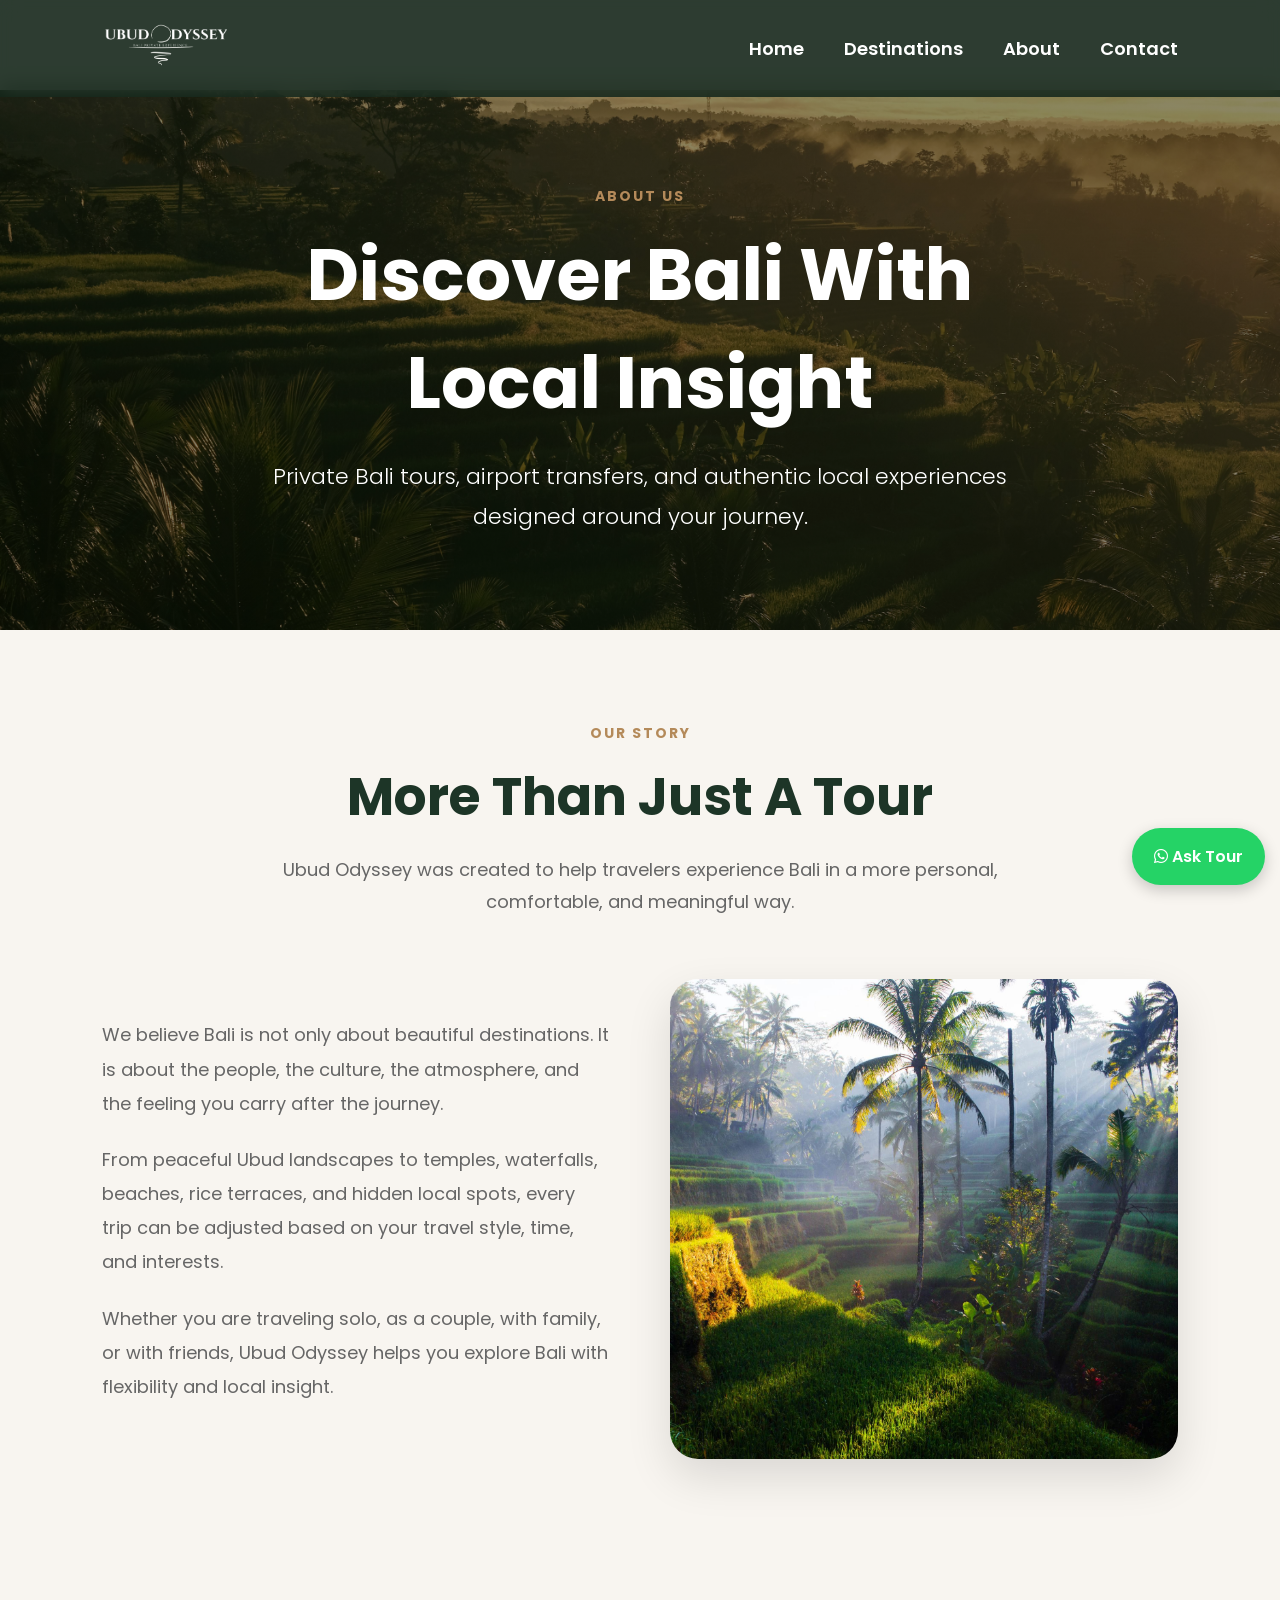
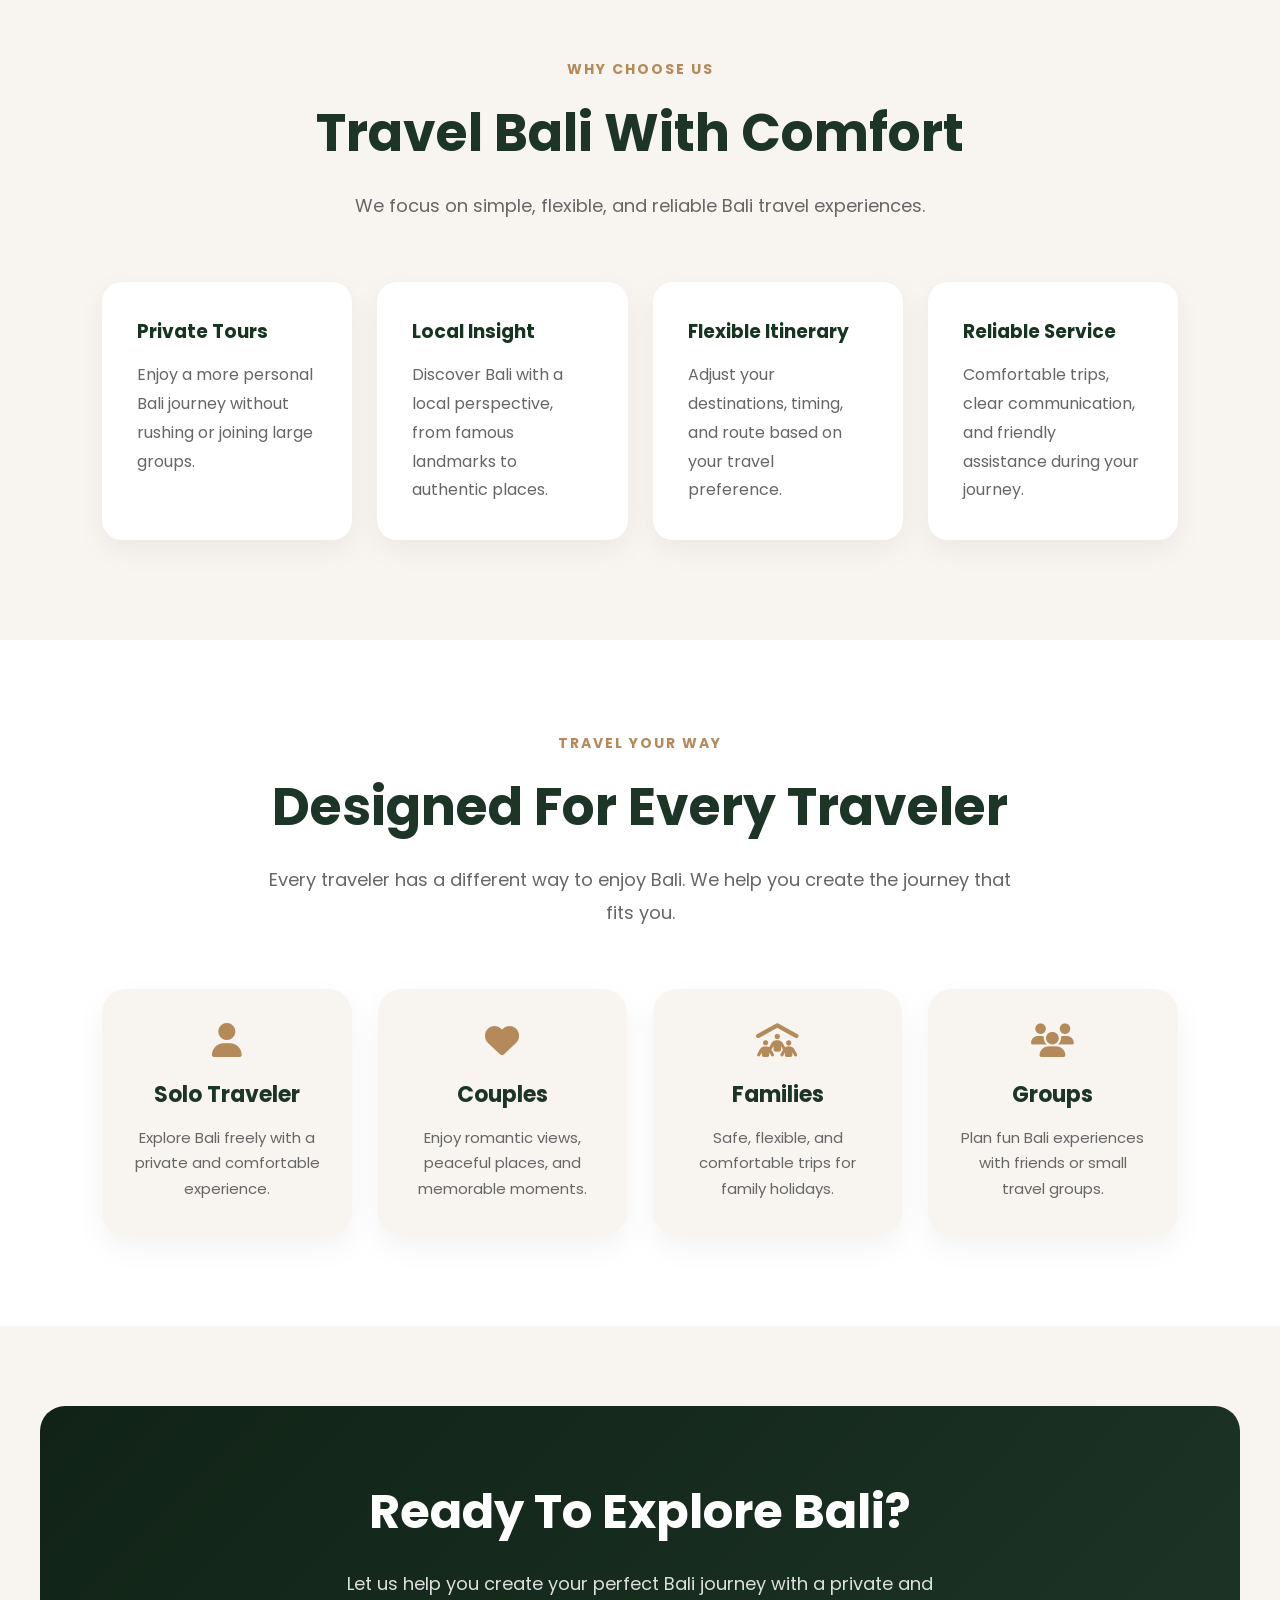
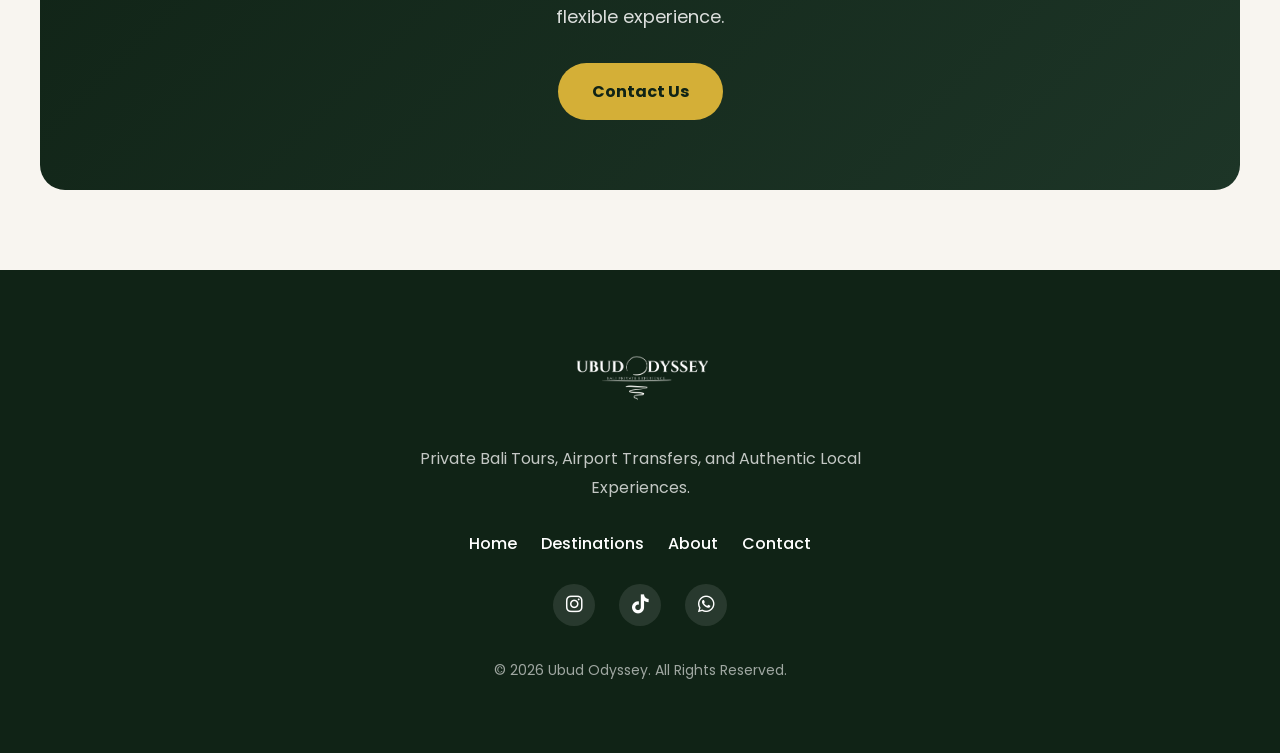
==== about.html @ 4715ff5a "git add . git commit -m "seo: add robots.txt and sitemap.xml" git push origin main" ====
<!DOCTYPE html>
<html lang="en">
<head>
    <meta charset="UTF-8">
    <meta name="viewport" content="width=device-width, initial-scale=1.0">

    <title>About Ubud Odyssey | Private Bali Tours & Local Experiences</title>

    <link rel="icon" type="image/png" href="img/favicon.png">

    <meta name="description" content="Learn more about Ubud Odyssey, a Bali-based private tour service offering flexible itineraries, airport transfers, and authentic local experiences.">

    <link rel="stylesheet" href="css/style.css">

    <link href="https://fonts.googleapis.com/css2?family=Poppins:wght@300;400;500;600;700;800&display=swap" rel="stylesheet">

    <link rel="stylesheet" href="https://cdnjs.cloudflare.com/ajax/libs/font-awesome/6.5.0/css/all.min.css">

</head>
<body>

<!-- NAVBAR -->
<nav>
    <div class="logo">
        <a href="index.html">
            <img src="img/Orange and Blue Minimal Travel Logo.png" alt="Ubud Odyssey Logo">
        </a>
    </div>

    <ul class="nav-links">
        <li><a href="index.html">Home</a></li>
        <li><a href="destinations.html">Destinations</a></li>
        <li><a href="about.html" class="active">About</a></li>
        <li><a href="contact.html">Contact</a></li>
    </ul>

    <div class="hamburger">
        <span></span>
        <span></span>
        <span></span>
    </div>
</nav>


<!-- PAGE HEADER -->
<section class="page-header">
    <div class="page-header-content fade-up">
        <span class="section-subtitle">About Us</span>

        <h2>Discover Bali With Local Insight</h2>

        <p>
            Private Bali tours, airport transfers, and authentic local experiences designed around your journey.
        </p>
    </div>
</section>


<!-- OUR STORY -->
<section class="about-story">
    <div class="section-header fade-up">
        <span class="section-subtitle">Our Story</span>

        <h2>More Than Just A Tour</h2>

        <p>
            Ubud Odyssey was created to help travelers experience Bali in a more personal, comfortable, and meaningful way.
        </p>
    </div>

    <div class="story-container fade-up">
        <div class="story-text">
            <p>
                We believe Bali is not only about beautiful destinations. It is about the people, the culture, the atmosphere, and the feeling you carry after the journey.
            </p>

            <p>
                From peaceful Ubud landscapes to temples, waterfalls, beaches, rice terraces, and hidden local spots, every trip can be adjusted based on your travel style, time, and interests.
            </p>

            <p>
                Whether you are traveling solo, as a couple, with family, or with friends, Ubud Odyssey helps you explore Bali with flexibility and local insight.
            </p>
        </div>

        <div class="story-image">
            <img src="img/ubud-tour.jpg" alt="Bali private tour experience">
        </div>
    </div>
</section>


<!-- WHY CHOOSE US -->
<section class="why-us">
    <div class="section-header fade-up">
        <span class="section-subtitle">Why Choose Us</span>

        <h2>Travel Bali With Comfort</h2>

        <p>
            We focus on simple, flexible, and reliable Bali travel experiences.
        </p>
    </div>

    <div class="why-grid">
        <div class="why-card fade-up">
            <h3>Private Tours</h3>
            <p>
                Enjoy a more personal Bali journey without rushing or joining large groups.
            </p>
        </div>

        <div class="why-card fade-up">
            <h3>Local Insight</h3>
            <p>
                Discover Bali with a local perspective, from famous landmarks to authentic places.
            </p>
        </div>

        <div class="why-card fade-up">
            <h3>Flexible Itinerary</h3>
            <p>
                Adjust your destinations, timing, and route based on your travel preference.
            </p>
        </div>

        <div class="why-card fade-up">
            <h3>Reliable Service</h3>
            <p>
                Comfortable trips, clear communication, and friendly assistance during your journey.
            </p>
        </div>
    </div>
</section>


<!-- EXPERIENCE -->
<section class="about-experience">
    <div class="section-header fade-up">
        <span class="section-subtitle">Travel Your Way</span>

        <h2>Designed For Every Traveler</h2>

        <p>
            Every traveler has a different way to enjoy Bali. We help you create the journey that fits you.
        </p>
    </div>

    <div class="experience-grid">
        <div class="experience-card fade-up">
            <i class="fa-solid fa-user"></i>
            <h3>Solo Traveler</h3>
            <p>Explore Bali freely with a private and comfortable experience.</p>
        </div>

        <div class="experience-card fade-up">
            <i class="fa-solid fa-heart"></i>
            <h3>Couples</h3>
            <p>Enjoy romantic views, peaceful places, and memorable moments.</p>
        </div>

        <div class="experience-card fade-up">
            <i class="fa-solid fa-people-roof"></i>
            <h3>Families</h3>
            <p>Safe, flexible, and comfortable trips for family holidays.</p>
        </div>

        <div class="experience-card fade-up">
            <i class="fa-solid fa-users"></i>
            <h3>Groups</h3>
            <p>Plan fun Bali experiences with friends or small travel groups.</p>
        </div>
    </div>
</section>


<!-- CTA -->
<section class="cta-section fade-up">
    <h2>Ready To Explore Bali?</h2>

    <p>
        Let us help you create your perfect Bali journey with a private and flexible experience.
    </p>

    <a href="contact.html" class="cta-btn">
        Contact Us
    </a>
</section>


<!-- FLOATING WHATSAPP -->
<a href="https://wa.me/6281337780066?text=Hi%20Ubud%20Odyssey,%20I%20would%20like%20to%20know%20more%20about%20your%20Bali%20tours."
   class="floating-whatsapp"
   target="_blank">

   <i class="fab fa-whatsapp"></i>
   Ask Tour

</a>


<!-- FOOTER -->
<footer class="fade-up">
    <div class="footer-logo">
        <img src="img/Orange and Blue Minimal Travel Logo.png" alt="Ubud Odyssey Logo">
    </div>

    <p class="footer-desc">
        Private Bali Tours, Airport Transfers, and Authentic Local Experiences.
    </p>

    <div class="footer-links">
        <a href="index.html">Home</a>
        <a href="destinations.html">Destinations</a>
        <a href="about.html">About</a>
        <a href="contact.html">Contact</a>
    </div>

    <div class="footer-social">
        <a href="https://instagram.com/ubudodyssey" target="_blank">
            <i class="fab fa-instagram"></i>
        </a>

        <a href="https://tiktok.com/@ubudodyssey" target="_blank">
            <i class="fab fa-tiktok"></i>
        </a>

        <a href="https://wa.me/6281337780066" target="_blank">
            <i class="fab fa-whatsapp"></i>
        </a>
    </div>

    <p class="copyright">
        © 2026 Ubud Odyssey. All Rights Reserved.
    </p>
</footer>


<script src="js/script.js"></script>

</body>
</html>
---- css/style.css ----
/* =========================================================
   UBUD ODYSSEY - MAIN STYLE
   Cleaned CSS Structure
========================================================= */

/* =========================
   RESET & BASE
========================= */

*{
    margin: 0;
    padding: 0;
    box-sizing: border-box;
}

html{
    scroll-behavior: smooth;
}

body{
    font-family: 'Poppins', sans-serif;
    background: #f8f5f0;
    color: #2b2b2b;
    padding-top: 90px;
}

img{
    max-width: 100%;
}

.logo{
    display:flex;
    align-items:center;
}

a{
    text-decoration: none;
}

/* =========================
   NAVBAR
========================= */

nav{
    position: fixed;
    top: 0;
    left: 0;
    width: 100%;

    display: flex;
    justify-content: space-between;
    align-items: center;

    padding: 10px 8%;

    background: rgba(16, 35, 22, 0.88);
    backdrop-filter: blur(10px);

    z-index: 1000;
}

.logo img{
    height: 70px;
    width: auto;
}

.nav-links{
    display: flex;
    gap: 40px;
    list-style: none;
}

.nav-links li a{
    color: white;
    font-size: 18px;
    font-weight: 600;
    position: relative;
    transition: 0.3s ease;
}

.nav-links li a:hover{
    color: #d4af37;
}

.nav-links li a::after{
    content: '';
    position: absolute;
    left: 0;
    bottom: -5px;

    width: 0;
    height: 2px;

    background: #d4af37;
    transition: 0.3s ease;
}

.nav-links li a:hover::after{
    width: 100%;
}

/* =========================
   HAMBURGER MENU
========================= */

.hamburger{
    display: none;
    flex-direction: column;
    gap: 6px;
    cursor: pointer;
    position: relative;
    z-index: 3000;
}

.hamburger span{
    width: 28px;
    height: 3px;
    background: white;
    border-radius: 10px;
    transition: 0.3s ease;
}

/* =========================
   HOME HERO SECTION
========================= */

.hero{
    position: relative;
    height: 100vh;

    display: flex;
    justify-content: center;
    align-items: center;

    text-align: center;
    overflow: hidden;

    background:
    linear-gradient(rgba(0,0,0,0.45), rgba(0,0,0,0.45)),
    url('../img/bali.jpg');

    background-size: cover;
    background-position: center;
}

.hero-content{
    position: relative;
    z-index: 2;
    max-width: 850px;
    padding: 20px;
    color: white;
}

.hero-content h1{
    font-size: 72px;
    line-height: 1.2;
    margin-bottom: 30px;
    font-weight: 700;
    letter-spacing: -2px;
    text-shadow: 0 10px 30px rgba(0,0,0,0.35);

    opacity: 0;
    transform: translateY(40px);
    animation: heroTitle 1.2s ease forwards;
}

.hero-content p{
    font-size: 20px;
    line-height: 1.8;
    margin-bottom: 40px;
    color: rgba(255,255,255,0.9);

    opacity: 0;
    transform: translateY(30px);
    animation: heroText 1.2s ease forwards;
    animation-delay: 0.4s;
}

.hero-content .hero-buttons,
.hero-content .card-btn{
    opacity: 0;
    transform: translateY(20px);
    animation: heroButton 1.2s ease forwards;
    animation-delay: 0.8s;
}

@keyframes heroTitle{
    from{
        opacity: 0;
        transform: translateY(40px);
    }
    to{
        opacity: 1;
        transform: translateY(0);
    }
}

@keyframes heroText{
    from{
        opacity: 0;
        transform: translateY(30px);
    }
    to{
        opacity: 1;
        transform: translateY(0);
    }
}

@keyframes heroButton{
    from{
        opacity: 0;
        transform: translateY(20px);
    }
    to{
        opacity: 1;
        transform: translateY(0);
    }
}

/* =========================
   PAGE HEADER
========================= */

.page-header{
    height: 60vh;

    display: flex;
    justify-content: center;
    align-items: center;

    text-align: center;
    color: white;
    padding: 20px;

    background:
    linear-gradient(rgba(0,0,0,0.45), rgba(0,0,0,0.45)),
    url('../img/bali.jpg');

    background-size: cover;
    background-position: center;
}

.page-header-content{
    max-width: 800px;
}

.page-header h2{
    font-size: 72px;
    margin-bottom: 20px;
    font-weight: 700;
}

.page-header p{
    font-size: 22px;
    line-height: 1.8;
    font-weight: 300;
}

/* =========================
   GLOBAL SECTION HEADER
========================= */

.section-header{
    text-align: center;
    max-width: 760px;
    margin: 0 auto 60px;
}

.section-subtitle{
    display: inline-block;
    color: #b48a5a;
    font-size: 14px;
    font-weight: 700;
    letter-spacing: 2px;
    text-transform: uppercase;
    margin-bottom: 14px;
}

.section-header h2{
    font-size: 52px;
    color: #1d3527;
    margin-bottom: 18px;
}

.section-header p{
    font-size: 18px;
    line-height: 1.8;
    color: #666;
}

.section-more{
    width: 100%;
    display: flex;
    justify-content: center;
    align-items: center;
    margin-top: 30px;
}

/* =========================
   DESTINATIONS & TOURS PAGE
========================= */

.destinations-section,
.tours-section{
    padding: 80px 8%;
}

.destinations-section{
    background: #f8f5f0;
}

.tours-section{
    background: #ffffff;
    padding-bottom: 45px;
}

.destination-grid,
.tour-grid{
    display: grid;
    grid-template-columns: repeat(3, 1fr);
    gap: 28px;
}

/* =========================
   DESTINATION CARD
========================= */

.destination-card{
    background: #ffffff;
    border-radius: 24px;
    overflow: hidden;
    box-shadow: 0 14px 35px rgba(0,0,0,0.08);
    transition: 0.35s ease;
}

.destination-card:hover{
    transform: translateY(-8px);
    box-shadow: 0 22px 45px rgba(0,0,0,0.13);
}

.destination-card img{
    width: 100%;
    height: 240px;
    object-fit: cover;
    display: block;
    transition: 0.6s ease;
}

.destination-card:hover img{
    transform: scale(1.06);
}

.destination-content{
    padding: 24px;
}

.destination-content .tag{
    display: inline-block;
    background: #edf3e8;
    color: #2f5d3f;
    padding: 7px 14px;
    border-radius: 30px;
    font-size: 12px;
    font-weight: 700;
    margin-bottom: 14px;
}

.destination-content h3{
    font-size: 24px;
    color: #1d3527;
    margin-bottom: 12px;
}

.destination-content p{
    font-size: 15px;
    line-height: 1.7;
    color: #666;
    margin-bottom: 18px;
}

.card-info{
    display: flex;
    flex-direction: column;
    gap: 8px;
    color: #555;
    font-size: 14px;
    margin-bottom: 22px;
}

.card-btn{
    display: inline-block;
    background: #1d3527;
    color: #ffffff;
    padding: 13px 22px;
    border-radius: 30px;
    font-size: 14px;
    font-weight: 700;
    transition: 0.3s ease;
}

.card-btn:hover{
    background: #d4af37;
    color: #1d3527;
}

/* =========================
   TOUR FILTER
========================= */

.tour-filter{
    display: flex;
    justify-content: center;
    gap: 14px;
    flex-wrap: wrap;
    margin-bottom: 45px;
}

.filter-btn{
    border: none;
    background: #f1eee7;
    color: #1d3527;
    padding: 13px 24px;
    border-radius: 30px;
    font-family: 'Poppins', sans-serif;
    font-weight: 700;
    cursor: pointer;
    transition: 0.3s ease;
}

.filter-btn.active,
.filter-btn:hover{
    background: #1d3527;
    color: #ffffff;
}

/* =========================
   TOUR CARD
========================= */

.tour-card{
    background: #ffffff;
    border-radius: 24px;
    overflow: hidden;
    box-shadow: 0 14px 35px rgba(0,0,0,0.08);
    transition: 0.35s ease;
}

.tour-card:hover{
    transform: translateY(-8px);
    box-shadow: 0 22px 45px rgba(0,0,0,0.13);
}

.tour-card img{
    width: 100%;
    height: 240px;
    object-fit: cover;
    display: block;
}

.tour-content{
    padding: 24px;
}

.tour-rating{
    color: #d4af37;
    font-size: 15px;
    font-weight: 700;
    margin-bottom: 12px;
}

.tour-content h3{
    font-size: 23px;
    color: #1d3527;
    margin-bottom: 12px;
}

.tour-content p{
    font-size: 15px;
    line-height: 1.7;
    color: #666;
    margin-bottom: 18px;
}

.tour-content ul{
    list-style: none;
    margin-bottom: 24px;
}

.tour-content ul li{
    font-size: 14px;
    color: #555;
    margin-bottom: 9px;
}

.tour-bottom{
    display: flex;
    justify-content: space-between;
    align-items: center;
    gap: 14px;
}

.tour-bottom span{
    font-size: 15px;
    font-weight: 800;
    color: #1d3527;
}

.tour-bottom a{
    background: #b48a5a;
    color: #ffffff;
    padding: 12px 18px;
    border-radius: 30px;
    font-size: 14px;
    font-weight: 700;
    white-space: nowrap;
    transition: 0.3s ease;
}

.tour-bottom a:hover{
    background: #1d3527;
}

/* =========================
   WHY US SECTION
========================= */

.why-us{
    padding: 100px 8%;
    background: #f8f5f0;
}

.why-grid{
    display: grid;
    grid-template-columns: repeat(4, 1fr);
    gap: 25px;
}

.why-card{
    background: #ffffff;
    padding: 35px;
    border-radius: 20px;
    box-shadow: 0 10px 30px rgba(0,0,0,.05);
}

.why-card h3{
    color: #163521;
    margin-bottom: 15px;
}

.why-card p{
    line-height: 1.8;
    color: #666;
}

/* =========================
   GALLERY SECTION
========================= */

.gallery-section{
    padding: 50px 8% 100px;
    background: #ffffff;
}

.gallery-grid{
    display: grid;
    grid-template-columns: repeat(3, 1fr);
    gap: 20px;
}

.gallery-grid img{
    width: 100%;
    height: 280px;
    object-fit: cover;
    border-radius: 20px;
}

/* =========================
   HOME ABOUT SECTION
========================= */

.home-about{
    padding: 100px 8%;
    background: #f8f5f0;
}

.home-about-container{
    max-width: 1200px;
    margin: auto;

    display: grid;
    grid-template-columns: 1fr 1fr;
    gap: 70px;
    align-items: center;
}

.home-about-image img{
    width: 100%;
    height: 520px;
    object-fit: cover;

    border-radius: 30px;

    box-shadow: 0 20px 50px rgba(0,0,0,0.12);
}

.home-about-content h2{
    font-size: 50px;
    line-height: 1.15;
    color: #1d3527;
    margin-bottom: 24px;
}

.home-about-content p{
    font-size: 17px;
    line-height: 1.9;
    color: #666;
    margin-bottom: 20px;
}

.about-points{
    margin: 32px 0;
    display: flex;
    flex-direction: column;
    gap: 14px;
}

.about-point{
    display: flex;
    align-items: center;
    gap: 14px;
}

.about-point span{
    width: 32px;
    height: 32px;

    display: flex;
    justify-content: center;
    align-items: center;

    flex-shrink: 0;

    background: #1d3527;
    color: white;

    border-radius: 50%;

    font-weight: 700;
}

.about-point p{
    margin: 0;
    color: #1d3527;
    font-weight: 600;
}

/* =========================
   HOME CONTACT SECTION
========================= */

.contact{
    padding: 80px 8% 70px;
    text-align: center;
    background: #f8f5f0;
}

.contact h2{
    font-size: 52px;
    line-height: 1.15;
    color: #1d3527;
    margin-bottom: 18px;
}

.contact p{
    font-size: 18px;
    line-height: 1.7;
    max-width: 600px;
    margin: 0 auto 32px;
    color: #555;
}

.contact .whatsapp-btn{
    display: inline-block;
    background: #25d366;
    color: #ffffff;
    text-decoration: none;
    padding: 16px 34px;
    border-radius: 50px;
    font-weight: 700;
    transition: .3s ease;
}

.contact .whatsapp-btn:hover{
    transform: translateY(-3px);
    background: #1ebe5d;
}

/* =========================
   CONTACT PAGE
========================= */

.contact-section{
    padding: 100px 8%;
    background: #f8f5f0;
}

.contact-container{
    max-width: 1200px;
    margin: auto;

    display: grid;
    grid-template-columns: 1fr 1fr;
    gap: 70px;
    align-items: center;
}

.contact-info h2{
    font-size: 54px;
    color: #1d3527;
    margin-bottom: 25px;
}

.contact-info p{
    font-size: 18px;
    line-height: 1.8;
    color: #666;
    margin-bottom: 30px;
}

.info-box{
    margin-bottom: 30px;
}

.info-box h4{
    font-size: 22px;
    color: #1d3527;
    margin-bottom: 10px;
}

.info-box a{
    color: #b48a5a;
    font-weight: 500;
}

.contact-form{
    background: white;
    padding: 45px;
    border-radius: 30px;
    box-shadow: 0 15px 40px rgba(0,0,0,0.08);
}

.contact-form form{
    display: flex;
    flex-direction: column;
    gap: 22px;
}

.contact-form input,
.contact-form textarea{
    width: 100%;
    padding: 18px 20px;
    border: 1px solid #ddd;
    border-radius: 14px;
    font-size: 16px;
    font-family: 'Poppins', sans-serif;
    outline: none;
    transition: 0.3s ease;
}

.contact-form input:focus,
.contact-form textarea:focus{
    border-color: #2f5d3f;
}

.contact-form textarea{
    min-height: 170px;
    resize: none;
}

.contact-form button{
    background: #1d3527;
    color: white;
    border: none;
    padding: 18px;
    border-radius: 14px;
    font-size: 16px;
    font-weight: 600;
    cursor: pointer;
    transition: 0.3s ease;
}

.contact-form button:hover{
    background: #2f5d3f;
    transform: translateY(-3px);
}

/* =========================
   BUTTONS
========================= */

.whatsapp-btn{
    display: inline-block;
    background: #25d366;
    color: white;
    padding: 16px 32px;
    border-radius: 12px;
    font-weight: 600;
    transition: 0.3s ease;
}

.whatsapp-btn:hover{
    background: #1ebe5d;
}

.floating-whatsapp{
    position: fixed;
    right: 15px;
    bottom: 15px;

    background: #25d366;
    color: white;
    padding: 16px 22px;
    border-radius: 50px;
    font-weight: 600;

    box-shadow: 0 5px 15px rgba(0,0,0,0.2);
    z-index: 9999;
    transition: 0.3s ease;
}

.floating-whatsapp:hover{
    transform: scale(1.05);
}

/* =========================
   CTA SECTION
========================= */

.cta-section{
    max-width: 1200px;
    margin: 80px auto;
    padding: 70px 40px;

    text-align: center;
    background: linear-gradient(135deg, #102316, #1d3527);
    border-radius: 25px;
    color: white;
}

.cta-section h2{
    font-size: 48px;
    margin-bottom: 20px;
}

.cta-section p{
    font-size: 18px;
    line-height: 1.8;
    max-width: 650px;
    margin: 0 auto 30px;
    color: rgba(255,255,255,0.85);
}

.cta-btn{
    display: inline-block;
    background: #d4af37;
    color: #102316;
    padding: 16px 34px;
    border-radius: 50px;
    font-weight: 700;
    transition: 0.3s ease;
}

.cta-btn:hover{
    transform: translateY(-3px);
    background: #ffffff;
}

/* =========================
   FOOTER
========================= */

footer{
    background: #102316;
    color: white;
    text-align: center;
    padding: 70px 20px;
}

footer h3{
    font-size: 38px;
    margin-bottom: 20px;
}

footer p{
    color: rgba(255,255,255,0.7);
    line-height: 1.8;
}

footer img{
    width: 50px;
    max-width: 100%;
    margin-bottom: 20px;
}

.footer-logo img{
    width: 135px;
    margin-bottom: 22px;
}

.footer-desc{
    color: rgba(255,255,255,0.75);
    max-width: 520px;
    margin: 0 auto;
    line-height: 1.8;
}

.footer-links,
.footer-social{
    display: flex;
    justify-content: center;
    gap: 24px;
    flex-wrap: wrap;
    margin-top: 28px;
}

.footer-links a{
    color: white;
    font-weight: 500;
}

.footer-social a{
    width: 42px;
    height: 42px;
    background: rgba(255,255,255,0.1);
    color: white;

    display: flex;
    justify-content: center;
    align-items: center;

    border-radius: 50%;
    font-size: 19px;
    transition: .3s ease;
}

.footer-links a:hover,
.footer-social a:hover{
    color: #d4af37;
}

.footer-social a:hover{
    background: rgba(255,255,255,0.18);
    transform: translateY(-4px);
}

.copyright{
    margin-top: 32px;
    font-size: 14px;
    color: rgba(255,255,255,0.6);
}

/* =========================
   TOUR DETAIL PAGE
========================= */

.tour-detail-hero{
    height: 85vh;

    display: flex;
    justify-content: center;
    align-items: center;

    text-align: center;
    padding: 20px;
    background-size: cover;
    background-position: center;
    color: #ffffff;
}

.ubud-hero{
    background:
    linear-gradient(rgba(0,0,0,0.45), rgba(0,0,0,0.45)),
    url('../img/ubud-tour.jpg');
    background-size: cover;
    background-position: 35% center;
    background-repeat: no-repeat;
}

.east-bali-hero{
    background:
    linear-gradient(rgba(0,0,0,0.45), rgba(0,0,0,0.45)),
    url('../img/lempuyang-gate.jpg');
    background-size: cover;
    background-position: center center;
    background-repeat: no-repeat;
}

.south-bali-hero{
    background:
    linear-gradient(rgba(0,0,0,0.45), rgba(0,0,0,0.45)),
    url('../img/uluwatu.jpg');
    background-size: cover;
    background-position: center center;
    background-repeat: no-repeat;
}

.north-bali-hero{
    background:
    linear-gradient(rgba(0,0,0,0.45), rgba(0,0,0,0.45)),
    url('../img/twin\ waterfall.jpg');
    background-size: cover;
    background-position: center center;
    background-repeat: no-repeat;
}

.kintamani-hero{
    background:
    linear-gradient(rgba(0,0,0,0.45), rgba(0,0,0,0.45)),
    url('../img/kintamani.jpg');
    background-size: cover;
    background-position: center center;
    background-repeat: no-repeat;
}

.jatiluwih-hero{
    background:
    linear-gradient(rgba(0,0,0,0.45), rgba(0,0,0,0.45)),
    url('../img/jatiluwih.jpg');
    background-size: cover;
    background-position: center center;
    background-repeat: no-repeat;
}

.airport-hero{
    background:
    linear-gradient(rgba(0,0,0,0.45), rgba(0,0,0,0.45)),
    url('../img/airport.jpg');
    background-size: cover;
    background-position: center center;
    background-repeat: no-repeat;
}

.tour-detail-content{
    max-width: 900px;
}

.tour-detail-content span{
    display: inline-block;
    color: #d4af37;
    font-size: 15px;
    font-weight: 700;
    letter-spacing: 2px;
    text-transform: uppercase;
    margin-bottom: 18px;
}

.tour-detail-content h1{
    font-size: 72px;
    line-height: 1.15;
    margin-bottom: 24px;
}

.tour-detail-content p{
    font-size: 21px;
    line-height: 1.8;
    color: rgba(255,255,255,0.9);
    margin-bottom: 36px;
}

.hero-btn{
    display: inline-block;
    background: #b48a5a;
    color: #ffffff;
    padding: 16px 34px;
    border-radius: 40px;
    font-weight: 700;
    transition: 0.3s ease;
}

.hero-btn:hover{
    background: #ffffff;
    color: #1d3527;
}

.tour-overview,
.tour-destinations,
.itinerary-section,
.included-section{
    padding: 100px 8%;
}

.tour-overview,
.itinerary-section{
    background: #f8f5f0;
}

.tour-destinations,
.included-section{
    background: #ffffff;
}

.overview-container{
    max-width: 1200px;
    margin: auto;

    display: grid;
    grid-template-columns: 1.4fr 0.8fr;
    gap: 60px;
    align-items: center;
}

.overview-text h2{
    font-size: 48px;
    color: #1d3527;
    margin: 14px 0 22px;
}

.overview-text p{
    font-size: 17px;
    line-height: 1.8;
    color: #666;
    margin-bottom: 18px;
}

.overview-box{
    background: #ffffff;
    padding: 38px;
    border-radius: 28px;
    box-shadow: 0 18px 45px rgba(0,0,0,0.08);
}

.overview-box h3{
    font-size: 28px;
    color: #1d3527;
    margin-bottom: 24px;
}

.overview-box ul,
.included-container ul{
    list-style: none;
}

.overview-box ul li{
    font-size: 16px;
    color: #555;
    margin-bottom: 15px;
}

.itinerary-list{
    max-width: 900px;
    margin: auto;
}

.itinerary-item{
    display: grid;
    grid-template-columns: 130px 1fr;
    gap: 25px;
    align-items: center;

    background: #ffffff;
    padding: 24px 30px;
    border-radius: 18px;
    margin-bottom: 18px;
    box-shadow: 0 12px 35px rgba(0,0,0,0.06);
}

.itinerary-item span{
    color: #b48a5a;
    font-size: 21px;
    font-weight: 800;
}

.itinerary-item p{
    color: #444;
    font-size: 17px;
}

.included-container{
    max-width: 1100px;
    margin: auto;

    display: grid;
    grid-template-columns: repeat(2, 1fr);
    gap: 35px;
}

.included-container > div{
    background: #f8f5f0;
    padding: 40px;
    border-radius: 28px;
}

.included-container h2{
    font-size: 34px;
    color: #1d3527;
    margin-bottom: 24px;
}

.included-container ul li{
    font-size: 17px;
    color: #555;
    margin-bottom: 14px;
}

.tour-cta{
    padding: 100px 20px;
    text-align: center;
    background: #1d3527;
    color: #ffffff;
}

.tour-cta h2{
    font-size: 48px;
    margin-bottom: 18px;
}

.tour-cta p{
    font-size: 18px;
    color: rgba(255,255,255,0.78);
    margin-bottom: 34px;
}

.tour-cta a{
    display: inline-block;
    background: #b48a5a;
    color: #ffffff;
    padding: 16px 36px;
    border-radius: 40px;
    font-weight: 700;
    transition: 0.3s ease;
}

.tour-cta a:hover{
    background: #ffffff;
    color: #1d3527;
}

/* =========================
   FAQ SECTION
========================= */

.faq-section{
    padding: 35px 6% 60px;
    background: #f8f5f0;
}

.faq-container{
    max-width: 900px;
    margin: auto;
}

.faq-section .section-header{
    margin-bottom: 35px;
}

.faq-item{
    background: #ffffff;
    padding: 30px;
    margin-bottom: 20px;
    border-radius: 20px;
    box-shadow: 0 10px 25px rgba(0,0,0,0.05);
}

.faq-item h3{
    color: #1d3527;
    margin-bottom: 12px;
    font-size: 22px;
}

.faq-item p{
    color: #666;
    line-height: 1.8;
}

/* =========================
   FADE UP ANIMATION
========================= */

.fade-up{
    opacity: 0;
    transform: translateY(45px);
    transition: opacity .9s ease, transform .9s ease;
}

.fade-up.show{
    opacity: 1;
    transform: translateY(0);
}

/* =========================
   ABOUT STORY PAGE
========================= */

.about-story{
    padding: 90px 8%;
    background: #f8f5f0;
}

.story-container{
    max-width: 1200px;
    margin: auto;

    display: grid;
    grid-template-columns: 1fr 1fr;
    gap: 60px;
    align-items: center;
}

.story-text p{
    font-size: 18px;
    line-height: 1.9;
    color: #666;
    margin-bottom: 22px;
}

.story-image img{
    width: 100%;
    height: 480px;
    object-fit: cover;
    border-radius: 28px;
    box-shadow: 0 18px 45px rgba(0,0,0,0.12);
}


/* =========================
   ABOUT EXPERIENCE
========================= */

.about-experience{
    padding: 90px 8%;
    background: #ffffff;
}

.experience-grid{
    max-width: 1200px;
    margin: auto;

    display: grid;
    grid-template-columns: repeat(4, 1fr);
    gap: 26px;
}

.experience-card{
    background: #f8f5f0;
    padding: 35px 28px;
    border-radius: 24px;
    text-align: center;

    box-shadow: 0 12px 30px rgba(0,0,0,0.05);

    transition: 0.35s ease;
}

.experience-card:hover{
    transform: translateY(-8px);
    box-shadow: 0 20px 40px rgba(0,0,0,0.1);
}

.experience-card i{
    font-size: 34px;
    color: #b48a5a;
    margin-bottom: 20px;
}

.experience-card h3{
    font-size: 22px;
    color: #1d3527;
    margin-bottom: 14px;
}

.experience-card p{
    font-size: 15px;
    line-height: 1.7;
    color: #666;
}

/* =========================
   CONTACT PAGE PREMIUM
========================= */

.contact-hero{
    background:
    linear-gradient(rgba(0,0,0,0.50), rgba(0,0,0,0.50)),
    url('../img/bali.jpg');

    background-size: cover;
    background-position: center;
}

.contact-section{
    padding: 100px 8%;
    background: #f8f5f0;
}

.contact-container{
    max-width: 1200px;
    margin: auto;

    display: grid;
    grid-template-columns: 0.9fr 1.1fr;
    gap: 60px;
    align-items: center;
}

.contact-info h2{
    font-size: 48px;
    line-height: 1.2;
    color: #1d3527;
    margin-bottom: 24px;
}

.contact-info > p{
    font-size: 17px;
    line-height: 1.8;
    color: #666;
    margin-bottom: 35px;
}

.contact-info-list{
    display: flex;
    flex-direction: column;
    gap: 20px;
}

.info-box{
    display: flex;
    align-items: center;
    gap: 18px;

    background: #ffffff;
    padding: 22px 24px;

    border-radius: 22px;

    box-shadow: 0 12px 30px rgba(0,0,0,0.06);
}

.info-icon{
    width: 52px;
    height: 52px;

    display: flex;
    justify-content: center;
    align-items: center;

    flex-shrink: 0;

    background: #edf3e8;
    color: #1d3527;

    border-radius: 50%;

    font-size: 22px;
}

.info-box h4{
    font-size: 18px;
    color: #1d3527;
    margin-bottom: 5px;
}

.info-box a,
.info-box p{
    color: #666;
    text-decoration: none;
    font-size: 15px;
    line-height: 1.6;
}

.info-box a:hover{
    color: #b48a5a;
}


/* FORM */

.contact-form{
    background: #ffffff;

    padding: 45px;

    border-radius: 30px;

    box-shadow: 0 20px 50px rgba(0,0,0,0.09);
}

.contact-form h3{
    font-size: 32px;
    color: #1d3527;
    margin-bottom: 12px;
}

.contact-form > p{
    color: #666;
    line-height: 1.7;
    margin-bottom: 28px;
}

.contact-form form{
    display: flex;
    flex-direction: column;
    gap: 18px;
}

.form-group{
    width: 100%;
}

.contact-form input,
.contact-form select,
.contact-form textarea{
    width: 100%;

    padding: 17px 18px;

    border: 1px solid #e2ded6;
    border-radius: 15px;

    background: #fdfcf9;

    font-family: 'Poppins', sans-serif;
    font-size: 15px;

    color: #333;

    outline: none;

    transition: 0.3s ease;
}

.contact-form input:focus,
.contact-form select:focus,
.contact-form textarea:focus{
    border-color: #b48a5a;
    background: #ffffff;
    box-shadow: 0 0 0 4px rgba(180,138,90,0.12);
}

.contact-form textarea{
    min-height: 150px;
    resize: none;
}

.contact-form button{
    width: 100%;

    display: inline-flex;
    justify-content: center;
    align-items: center;
    gap: 10px;

    border: none;

    background: #1d3527;
    color: #ffffff;

    padding: 17px 28px;

    border-radius: 50px;

    font-family: 'Poppins', sans-serif;
    font-size: 16px;
    font-weight: 700;

    cursor: pointer;

    transition: 0.3s ease;
}

.contact-form button:hover{
    background: #b48a5a;
    color: #ffffff;
    transform: translateY(-3px);
}

.contact-why{
    background: #ffffff;
}

/* =========================
   RESPONSIVE - TABLET
========================= */

@media (max-width: 1200px){
    .destination-grid,
    .tour-grid{
        grid-template-columns: repeat(2, 1fr);
    }
}

@media (max-width: 992px){
    .why-grid{
        grid-template-columns: repeat(2, 1fr);
    }

    .overview-container,
    .included-container{
        grid-template-columns: 1fr;
    }

    .tour-detail-content h1{
        font-size: 54px;
    }
}

/* =========================
   RESPONSIVE - MOBILE
========================= */

@media (max-width: 768px){

    body{
        padding-top: 86px;
    }

    nav{
        height: 86px;
        padding: 10px 8%;
    }

    .logo img{
        width: 50px;
    }

    .hamburger{
        display: flex;
    }

    .nav-links{
        position: fixed;
        top: 0;
        right: -100%;

        width: 250px;
        height: 100vh;

        display: flex;
        flex-direction: column;
        gap: 35px;

        padding-top: 120px;
        padding-left: 30px;

        background: rgba(16,35,22,0.97);
        transition: 0.4s ease;
        z-index: 1500;
    }

    .nav-links.active{
        right: 0;
    }

    .nav-links li a{
        font-size: 20px;
    }

    .hero{
        height: calc(100vh - 86px);
        padding: 30px 20px;
        background-position: center center;
    }

    .hero-content{
        max-width: 100%;
        padding: 0 20px;
    }

    .hero-content h1{
        font-size: 40px;
        line-height: 1.15;
        margin-bottom: 28px;
        letter-spacing: -1px;
    }

    .hero-content p{
        font-size: 16px;
        line-height: 1.6;
        max-width: 300px;
        margin-left: auto;
        margin-right: auto;
    }

    .page-header{
        height: 70vh;
        padding: 20px;
    }

    .page-header h2{
        font-size: 46px;
    }

    .page-header p{
        font-size: 18px;
    }

    .destinations-section,
    .tours-section{
        padding: 70px 6% 20px;
    }

    .tours-section{
        padding-bottom: 35px;
    }

    .section-header{
        margin-bottom: 40px;
    }

    .section-header h2{
        font-size: 34px;
        line-height: 1.2;
    }

    .section-header p{
        font-size: 16px;
    }

    .destination-grid,
    .tour-grid,
    .gallery-grid,
    .why-grid{
        grid-template-columns: 1fr;
    }

    .destination-card img,
    .tour-card img{
        height: 250px;
    }

    .tour-bottom{
        flex-direction: column;
        align-items: flex-start;
    }

    .tour-bottom a{
        width: 100%;
        text-align: center;
    }

    .why-us{
        padding: 60px 6%;
    }

    .why-card{
        padding: 26px 24px;
    }

    .why-card h3{
        font-size: 23px;
        margin-bottom: 12px;
    }

    .why-card p{
        font-size: 16px;
        line-height: 1.7;
    }

    .gallery-section{
        padding: 40px 6% 70px;
    }

    .gallery-section .section-header h2{
        font-size: 38px;
    }

    .gallery-section .section-subtitle{
        font-size: 13px;
        letter-spacing: 2px;
    }

    .gallery-grid{
        gap: 22px;
    }

    .gallery-grid img{
        height: 260px;
    }

    /* HOME ABOUT MOBILE */

.home-about{
    padding: 65px 6%;
}

.home-about-container{
    grid-template-columns: 1fr;
    gap: 35px;
}

.home-about-image img{
    height: 330px;
    border-radius: 24px;
}

.home-about-content h2{
    font-size: 34px;
}

.home-about-content p{
    font-size: 16px;
    line-height: 1.8;
}

.about-point{
    align-items: flex-start;
}

.about-point p{
    font-size: 15px;
}

.contact{
    padding: 60px 6% 55px;
}

.contact h2{
    font-size: 38px;
}

.contact p{
    font-size: 16px;
    max-width: 320px;
    margin-bottom: 28px;
}

    .contact-section{
        padding: 70px 6%;
    }

    .contact-container{
        grid-template-columns: 1fr;
        gap: 50px;
    }

    .contact-info h2{
        font-size: 40px;
    }

    .contact-form{
        padding: 30px;
    }

    .floating-whatsapp{
        right: 14px;
        bottom: 14px;
        padding: 11px 18px;
        font-size: 14px;
        transform: scale(.9);
    }

     .cta-section{
        margin: 30px 6% 60px;
        padding: 45px 25px;
        border-radius: 28px;
    }

    .cta-section h2{
        font-size: 34px;
        line-height: 1.2;
    }

    .cta-section p{
        font-size: 16px;
        line-height: 1.7;
    }

    .cta-btn{
        display: block;
        width: 100%;
        text-align: center;
    }
    footer{
        padding: 50px 20px;
    }

    footer img{
        width: 120px;
    }

    .footer-logo img{
        width: 70px;
    }

    .footer-desc{
        font-size: 15px;
    }

    .footer-links{
        gap: 16px;
        font-size: 14px;
    }

    .footer-social a{
        width: 38px;
        height: 38px;
        font-size: 17px;
    }

    .tour-detail-hero{
        height: 75vh;
    }

    .tour-detail-content h1{
        font-size: 40px;
    }

    .tour-detail-content p{
        font-size: 17px;
    }

    .tour-overview,
    .tour-destinations,
    .itinerary-section,
    .included-section{
        padding: 70px 6%;
    }

    .overview-text h2,
    .tour-cta h2{
        font-size: 34px;
    }

    .itinerary-item{
        grid-template-columns: 1fr;
        gap: 8px;
    }

    .included-container > div{
        padding: 30px;
    }

    .faq-section{
        padding: 35px 6% 60px;
    }

    .faq-section h2{
        font-size: 34px;
        line-height: 1.2;
    }

    .faq-item{
        padding: 24px;
    }

    .faq-item h3{
        font-size: 19px;
    }

    .faq-item p{
        font-size: 15px;
    }

    /* ABOUT PAGE MOBILE */

.about-story{
    padding: 65px 6%;
}

.about-story .section-header h2{
    font-size: 32px;
    line-height: 1.2;
    max-width: 280px;
    margin: 0 auto 20px;
}

.story-container{
    grid-template-columns: 1fr;
    gap: 35px;
}

.story-container{
    gap: 25px;
}

.story-text p{
    font-size: 16px;
    line-height: 1.8;
}

.story-image img{
    height: 330px;
    border-radius: 22px;
}

.story-text{
    width: 100%;
    max-width: 100%;
    text-align: center;
}

.story-text p{
    font-size: 16px;
    line-height: 1.9;
    margin-bottom: 18px;
}

.about-experience{
    padding: 65px 6%;
}

.experience-grid{
    grid-template-columns: 1fr;
    gap: 20px;
}

.experience-card{
    padding: 30px 24px;
}

.experience-card h3{
    font-size: 22px;
}

.experience-card p{
    font-size: 15px;
}
/* ABOUT HERO MOBILE FIX */

.page-header{
    height: 65vh;
    padding: 40px 6%;
}

.page-header h2{
    font-size: 38px;
    line-height: 1.15;
    margin-bottom: 22px;
}

.page-header p{
    font-size: 16px;
    line-height: 1.7;
    max-width: 340px;
    margin: 0 auto;
}

.page-header .section-subtitle{
    font-size: 13px;
    letter-spacing: 3px;
}

/* CONTACT PAGE MOBILE */

.contact-section{
    padding: 65px 6%;
}

.contact-container{
    grid-template-columns: 1fr;
    gap: 40px;
}

.contact-info h2{
    font-size: 34px;
}

.contact-info > p{
    font-size: 16px;
}

.info-box{
    padding: 20px;
    border-radius: 20px;
    align-items: flex-start;
}

.info-icon{
    width: 46px;
    height: 46px;
    font-size: 19px;
}

.contact-form{
    padding: 30px 24px;
    border-radius: 26px;
}

.contact-form h3{
    font-size: 28px;
}

.contact-form input,
.contact-form select,
.contact-form textarea{
    font-size: 15px;
    padding: 15px 16px;
}

.contact-form textarea{
    min-height: 140px;
}

}
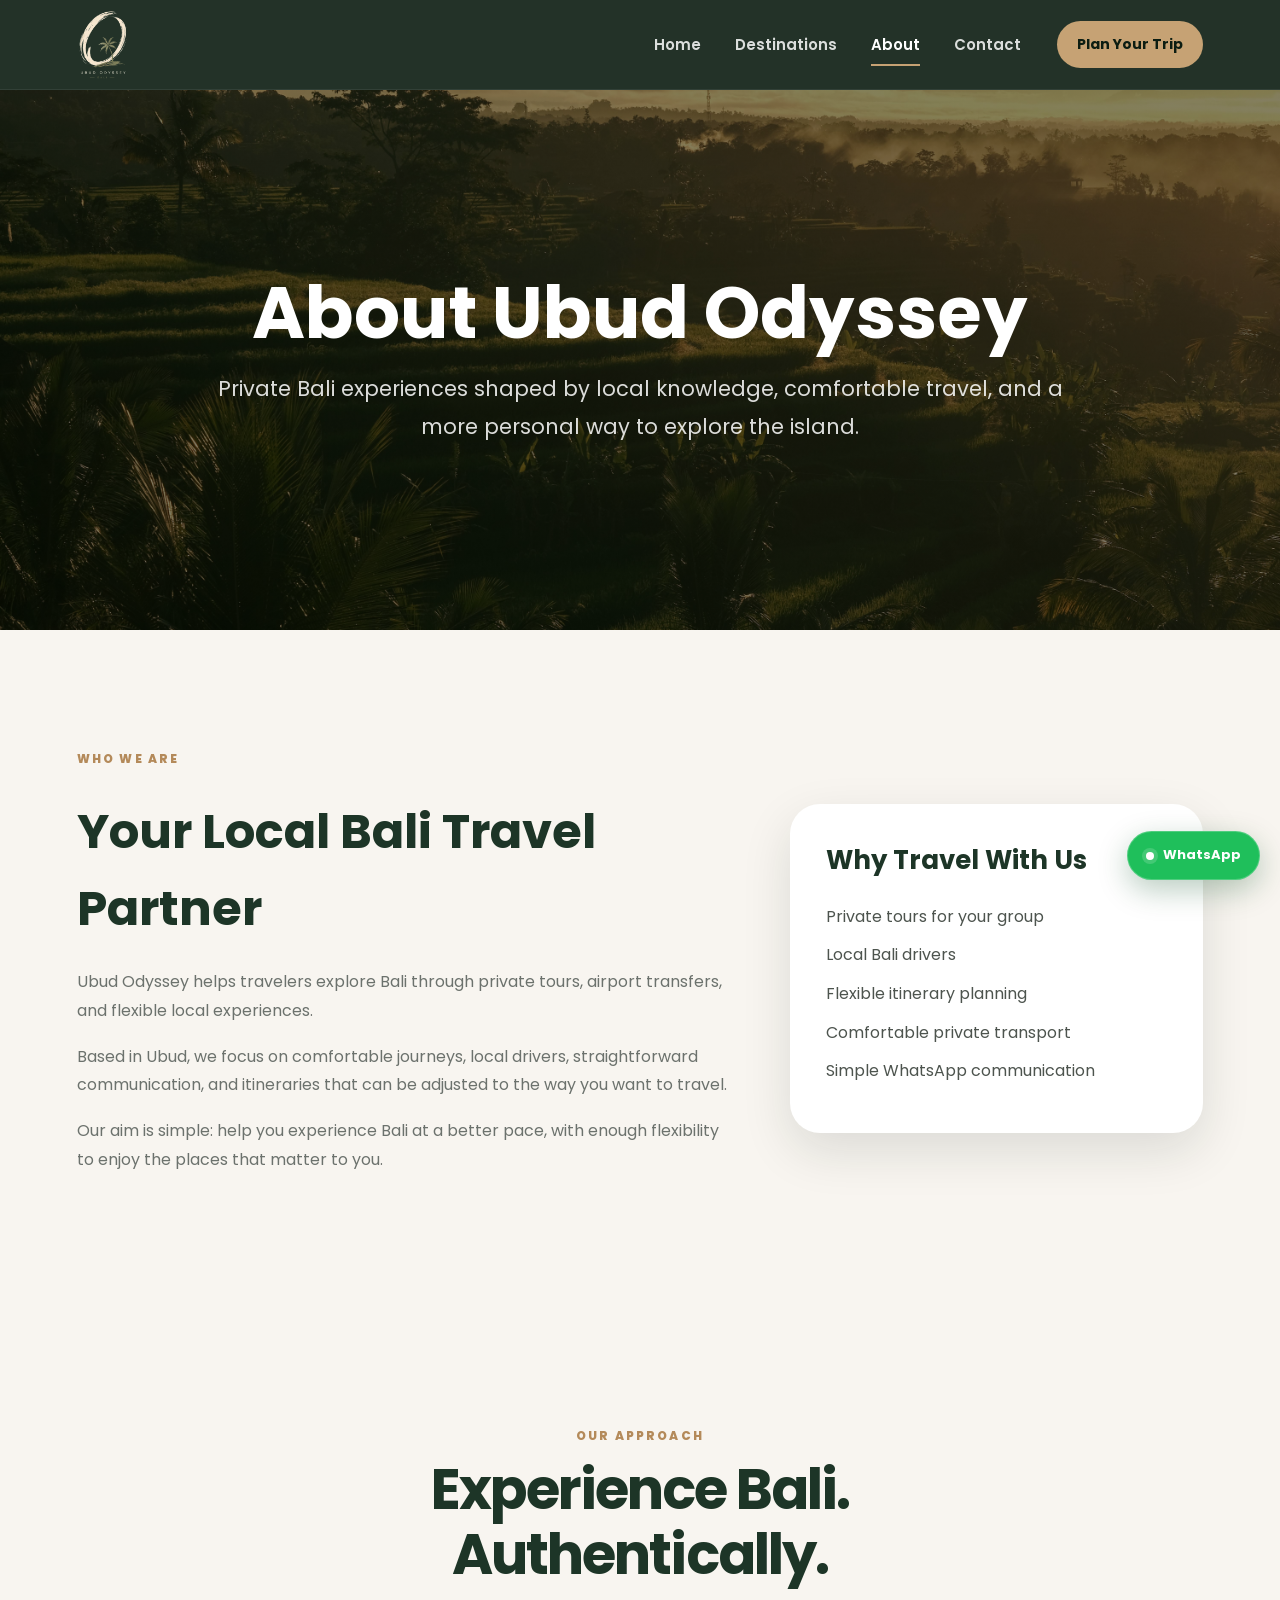
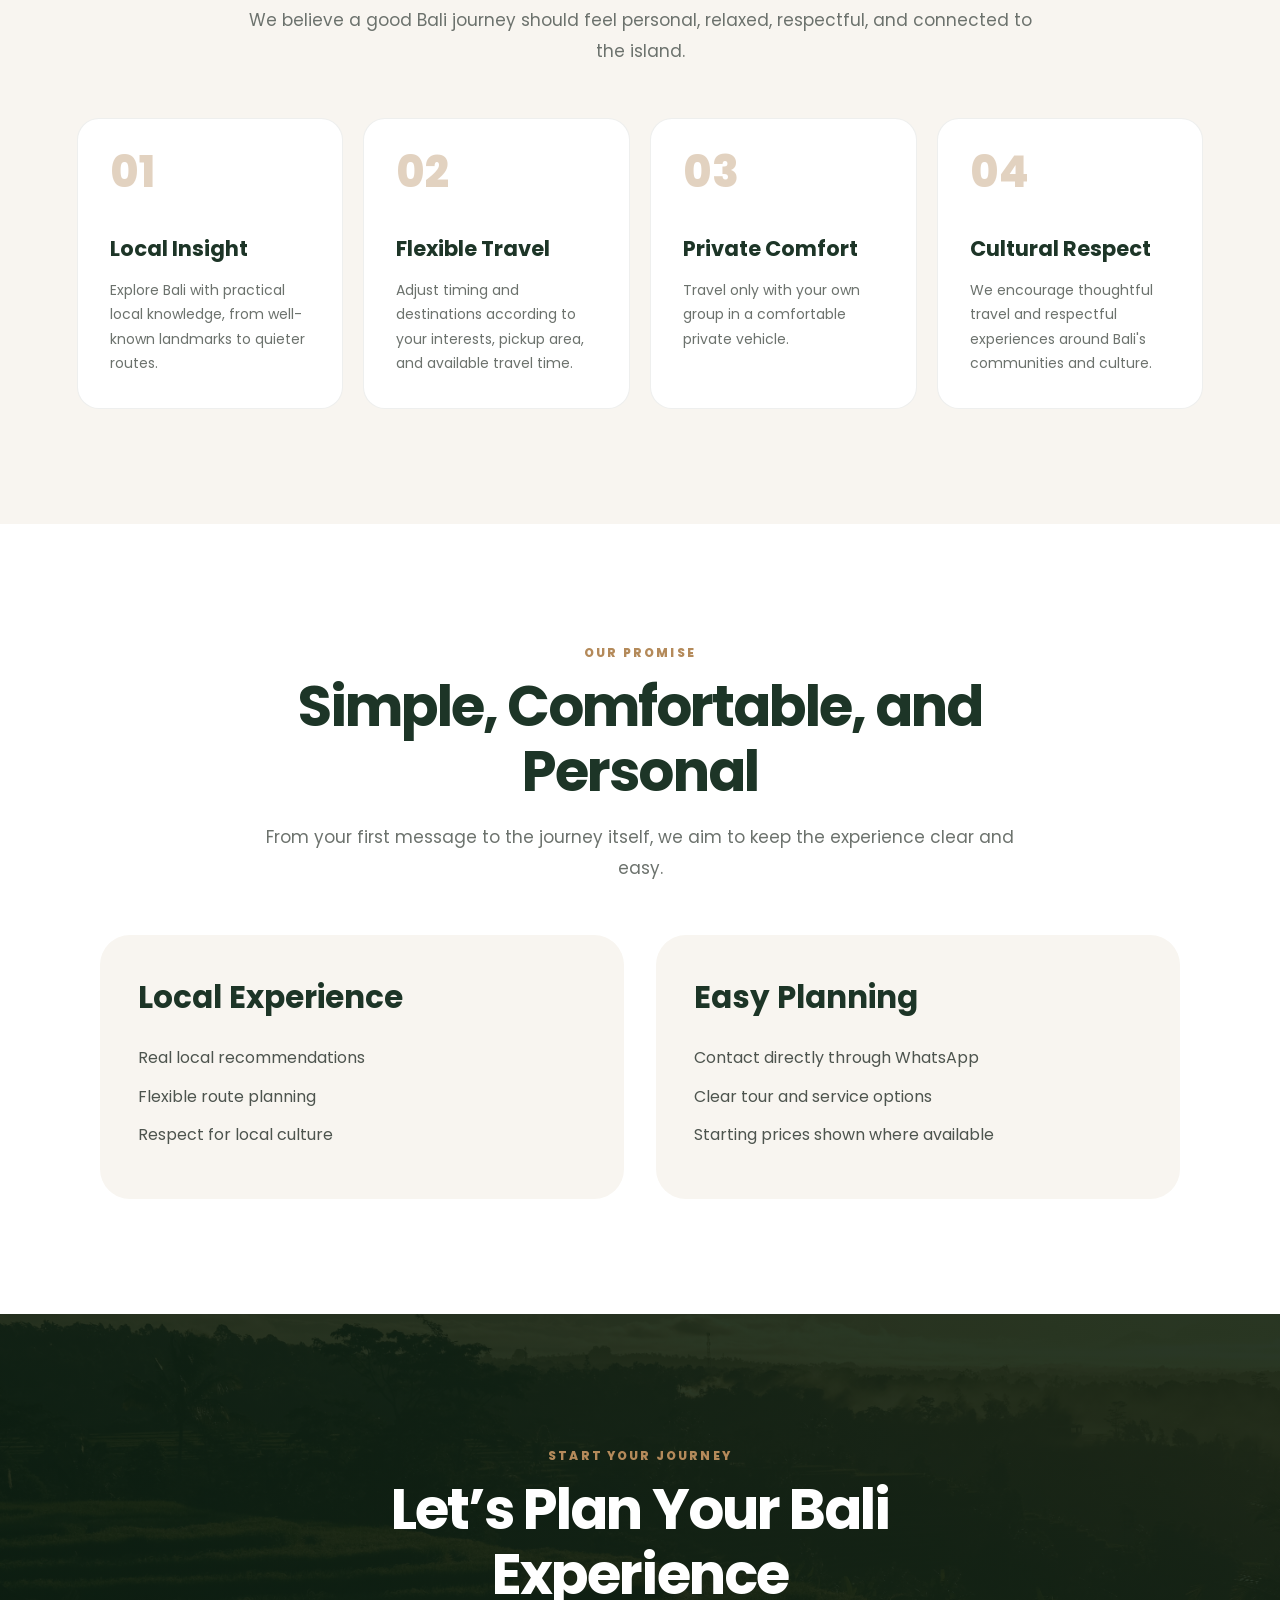
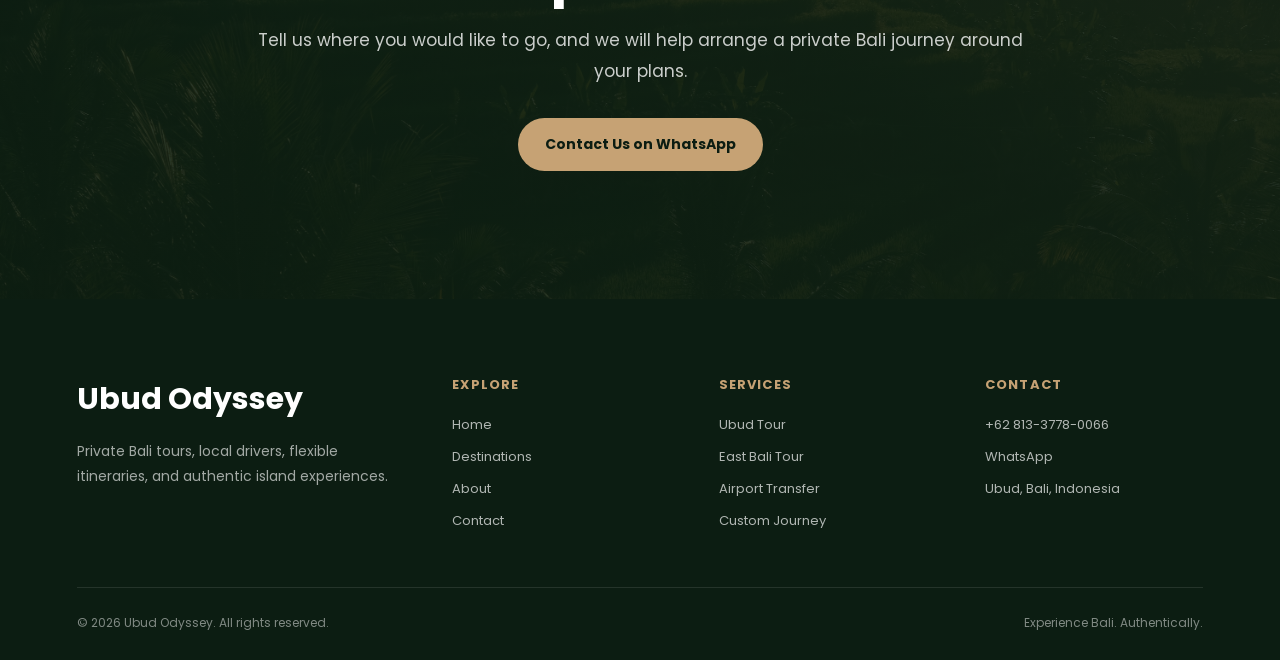
==== commit c411298a: "Final website redesign and tour page update Update homepage, destinations, tour pages, airport trans" ====
--- a/about.html
+++ b/about.html
@@ -1,242 +1,113 @@
 <!DOCTYPE html>
 <html lang="en">
 <head>
-    <meta charset="UTF-8">
-    <meta name="viewport" content="width=device-width, initial-scale=1.0">
-
-    <title>About Ubud Odyssey | Private Bali Tours & Local Experiences</title>
-
-    <link rel="icon" type="image/png" href="img/favicon.png">
-
-    <meta name="description" content="Learn more about Ubud Odyssey, a Bali-based private tour service offering flexible itineraries, airport transfers, and authentic local experiences.">
-
-    <link rel="stylesheet" href="css/style.css">
-
-    <link href="https://fonts.googleapis.com/css2?family=Poppins:wght@300;400;500;600;700;800&display=swap" rel="stylesheet">
-
-    <link rel="stylesheet" href="https://cdnjs.cloudflare.com/ajax/libs/font-awesome/6.5.0/css/all.min.css">
-
+  <meta charset="UTF-8">
+  <meta name="viewport" content="width=device-width, initial-scale=1.0">
+  <title>About Ubud Odyssey | Private Bali Tours</title>
+  <meta name="description" content="Learn about Ubud Odyssey, a Bali travel service based in Ubud offering private tours, airport transfers, local drivers, and flexible itineraries.">
+  <meta name="robots" content="index, follow">
+  <meta name="theme-color" content="#102316">
+  <link rel="canonical" href="https://ubudodyssey.com/about.html">
+  <link rel="icon" href="favicon.png" type="image/png">
+  <link rel="preconnect" href="https://fonts.googleapis.com">
+  <link rel="preconnect" href="https://fonts.gstatic.com" crossorigin>
+  <link href="https://fonts.googleapis.com/css2?family=Poppins:wght@300;400;500;600;700;800&display=swap" rel="stylesheet">
+  <link rel="stylesheet" href="css/style.css">
 </head>
 <body>
+  <nav class="site-nav" aria-label="Main navigation">
+    <a class="logo" href="index.html" aria-label="Ubud Odyssey home">
+      <img src="img/ubud-odyssey-logo.png" alt="Ubud Odyssey - Bali Private Experience">
+    </a>
+    <ul class="nav-links" id="primary-navigation">
+      <li><a href="index.html">Home</a></li>
+      <li><a href="destinations.html">Destinations</a></li>
+      <li><a href="about.html" class="active" aria-current="page">About</a></li>
+      <li><a href="contact.html">Contact</a></li>
+    </ul>
+    <a class="nav-cta" href="https://wa.me/6281337780066?text=Hello%20Ubud%20Odyssey%2C%20I%20would%20like%20to%20plan%20a%20private%20Bali%20tour." target="_blank" rel="noopener noreferrer">Plan Your Trip</a>
+    <button class="hamburger" type="button" aria-label="Open navigation menu" aria-controls="primary-navigation" aria-expanded="false">
+      <span></span><span></span><span></span>
+    </button>
+  </nav>
 
-<!-- NAVBAR -->
-<nav>
-    <div class="logo">
-        <a href="index.html">
-            <img src="img/Orange and Blue Minimal Travel Logo.png" alt="Ubud Odyssey Logo">
-        </a>
+  <header class="page-header">
+    <div class="page-header-content">
+      <h1>About Ubud Odyssey</h1>
+      <p>Private Bali experiences shaped by local knowledge, comfortable travel, and a more personal way to explore the island.</p>
     </div>
+  </header>
 
-    <ul class="nav-links">
-        <li><a href="index.html">Home</a></li>
-        <li><a href="destinations.html">Destinations</a></li>
-        <li><a href="about.html" class="active">About</a></li>
-        <li><a href="contact.html">Contact</a></li>
-    </ul>
+  <main>
+    <section class="tour-overview">
+      <div class="overview-container">
+        <div class="overview-text">
+          <span class="section-subtitle">Who We Are</span>
+          <h2>Your Local Bali Travel Partner</h2>
+          <p>Ubud Odyssey helps travelers explore Bali through private tours, airport transfers, and flexible local experiences.</p>
+          <p>Based in Ubud, we focus on comfortable journeys, local drivers, straightforward communication, and itineraries that can be adjusted to the way you want to travel.</p>
+          <p>Our aim is simple: help you experience Bali at a better pace, with enough flexibility to enjoy the places that matter to you.</p>
+        </div>
+        <div class="overview-box">
+          <h3>Why Travel With Us</h3>
+          <ul>
+            <li>Private tours for your group</li>
+            <li>Local Bali drivers</li>
+            <li>Flexible itinerary planning</li>
+            <li>Comfortable private transport</li>
+            <li>Simple WhatsApp communication</li>
+          </ul>
+        </div>
+      </div>
+    </section>
 
-    <div class="hamburger">
-        <span></span>
-        <span></span>
-        <span></span>
+    <section class="why-section">
+      <div class="section-header">
+        <span class="section-subtitle">Our Approach</span>
+        <h2>Experience Bali. Authentically.</h2>
+        <p>We believe a good Bali journey should feel personal, relaxed, respectful, and connected to the island.</p>
+      </div>
+      <div class="feature-grid">
+        <article class="feature-card"><span class="feature-number">01</span><h3>Local Insight</h3><p>Explore Bali with practical local knowledge, from well-known landmarks to quieter routes.</p></article>
+        <article class="feature-card"><span class="feature-number">02</span><h3>Flexible Travel</h3><p>Adjust timing and destinations according to your interests, pickup area, and available travel time.</p></article>
+        <article class="feature-card"><span class="feature-number">03</span><h3>Private Comfort</h3><p>Travel only with your own group in a comfortable private vehicle.</p></article>
+        <article class="feature-card"><span class="feature-number">04</span><h3>Cultural Respect</h3><p>We encourage thoughtful travel and respectful experiences around Bali's communities and culture.</p></article>
+      </div>
+    </section>
+
+    <section class="included-section">
+      <div class="section-header">
+        <span class="section-subtitle">Our Promise</span>
+        <h2>Simple, Comfortable, and Personal</h2>
+        <p>From your first message to the journey itself, we aim to keep the experience clear and easy.</p>
+      </div>
+      <div class="included-container">
+        <div><h2>Local Experience</h2><ul><li>Real local recommendations</li><li>Flexible route planning</li><li>Respect for local culture</li></ul></div>
+        <div><h2>Easy Planning</h2><ul><li>Contact directly through WhatsApp</li><li>Clear tour and service options</li><li>Starting prices shown where available</li></ul></div>
+      </div>
+    </section>
+
+    <section class="booking-cta">
+      <div class="booking-cta-content">
+        <span class="section-subtitle">Start Your Journey</span>
+        <h2>Let’s Plan Your Bali Experience</h2>
+        <p>Tell us where you would like to go, and we will help arrange a private Bali journey around your plans.</p>
+        <a href="https://wa.me/6281337780066?text=Hello%20Ubud%20Odyssey%2C%20I%20would%20like%20to%20plan%20a%20private%20Bali%20experience." class="button button-gold" target="_blank" rel="noopener noreferrer">Contact Us on WhatsApp</a>
+      </div>
+    </section>
+  </main>
+
+  <footer class="site-footer">
+    <div class="footer-grid">
+      <div class="footer-brand"><h2>Ubud Odyssey</h2><p>Private Bali tours, local drivers, flexible itineraries, and authentic island experiences.</p></div>
+      <div class="footer-column"><h3>Explore</h3><a href="index.html">Home</a><a href="destinations.html">Destinations</a><a href="about.html">About</a><a href="contact.html">Contact</a></div>
+      <div class="footer-column"><h3>Services</h3><a href="ubud-tour.html">Ubud Tour</a><a href="east-bali-tour.html">East Bali Tour</a><a href="airport-transfer.html">Airport Transfer</a><a href="destinations.html">Custom Journey</a></div>
+      <div class="footer-column"><h3>Contact</h3><a href="tel:+6281337780066">+62 813-3778-0066</a><a href="https://wa.me/6281337780066" target="_blank" rel="noopener noreferrer">WhatsApp</a><span>Ubud, Bali, Indonesia</span></div>
     </div>
-</nav>
+    <div class="footer-bottom"><p>© <span id="current-year">2026</span> Ubud Odyssey. All rights reserved.</p><p>Experience Bali. Authentically.</p></div>
+  </footer>
 
-
-<!-- PAGE HEADER -->
-<section class="page-header">
-    <div class="page-header-content fade-up">
-        <span class="section-subtitle">About Us</span>
-
-        <h2>Discover Bali With Local Insight</h2>
-
-        <p>
-            Private Bali tours, airport transfers, and authentic local experiences designed around your journey.
-        </p>
-    </div>
-</section>
-
-
-<!-- OUR STORY -->
-<section class="about-story">
-    <div class="section-header fade-up">
-        <span class="section-subtitle">Our Story</span>
-
-        <h2>More Than Just A Tour</h2>
-
-        <p>
-            Ubud Odyssey was created to help travelers experience Bali in a more personal, comfortable, and meaningful way.
-        </p>
-    </div>
-
-    <div class="story-container fade-up">
-        <div class="story-text">
-            <p>
-                We believe Bali is not only about beautiful destinations. It is about the people, the culture, the atmosphere, and the feeling you carry after the journey.
-            </p>
-
-            <p>
-                From peaceful Ubud landscapes to temples, waterfalls, beaches, rice terraces, and hidden local spots, every trip can be adjusted based on your travel style, time, and interests.
-            </p>
-
-            <p>
-                Whether you are traveling solo, as a couple, with family, or with friends, Ubud Odyssey helps you explore Bali with flexibility and local insight.
-            </p>
-        </div>
-
-        <div class="story-image">
-            <img src="img/ubud-tour.jpg" alt="Bali private tour experience">
-        </div>
-    </div>
-</section>
-
-
-<!-- WHY CHOOSE US -->
-<section class="why-us">
-    <div class="section-header fade-up">
-        <span class="section-subtitle">Why Choose Us</span>
-
-        <h2>Travel Bali With Comfort</h2>
-
-        <p>
-            We focus on simple, flexible, and reliable Bali travel experiences.
-        </p>
-    </div>
-
-    <div class="why-grid">
-        <div class="why-card fade-up">
-            <h3>Private Tours</h3>
-            <p>
-                Enjoy a more personal Bali journey without rushing or joining large groups.
-            </p>
-        </div>
-
-        <div class="why-card fade-up">
-            <h3>Local Insight</h3>
-            <p>
-                Discover Bali with a local perspective, from famous landmarks to authentic places.
-            </p>
-        </div>
-
-        <div class="why-card fade-up">
-            <h3>Flexible Itinerary</h3>
-            <p>
-                Adjust your destinations, timing, and route based on your travel preference.
-            </p>
-        </div>
-
-        <div class="why-card fade-up">
-            <h3>Reliable Service</h3>
-            <p>
-                Comfortable trips, clear communication, and friendly assistance during your journey.
-            </p>
-        </div>
-    </div>
-</section>
-
-
-<!-- EXPERIENCE -->
-<section class="about-experience">
-    <div class="section-header fade-up">
-        <span class="section-subtitle">Travel Your Way</span>
-
-        <h2>Designed For Every Traveler</h2>
-
-        <p>
-            Every traveler has a different way to enjoy Bali. We help you create the journey that fits you.
-        </p>
-    </div>
-
-    <div class="experience-grid">
-        <div class="experience-card fade-up">
-            <i class="fa-solid fa-user"></i>
-            <h3>Solo Traveler</h3>
-            <p>Explore Bali freely with a private and comfortable experience.</p>
-        </div>
-
-        <div class="experience-card fade-up">
-            <i class="fa-solid fa-heart"></i>
-            <h3>Couples</h3>
-            <p>Enjoy romantic views, peaceful places, and memorable moments.</p>
-        </div>
-
-        <div class="experience-card fade-up">
-            <i class="fa-solid fa-people-roof"></i>
-            <h3>Families</h3>
-            <p>Safe, flexible, and comfortable trips for family holidays.</p>
-        </div>
-
-        <div class="experience-card fade-up">
-            <i class="fa-solid fa-users"></i>
-            <h3>Groups</h3>
-            <p>Plan fun Bali experiences with friends or small travel groups.</p>
-        </div>
-    </div>
-</section>
-
-
-<!-- CTA -->
-<section class="cta-section fade-up">
-    <h2>Ready To Explore Bali?</h2>
-
-    <p>
-        Let us help you create your perfect Bali journey with a private and flexible experience.
-    </p>
-
-    <a href="contact.html" class="cta-btn">
-        Contact Us
-    </a>
-</section>
-
-
-<!-- FLOATING WHATSAPP -->
-<a href="https://wa.me/6281337780066?text=Hi%20Ubud%20Odyssey,%20I%20would%20like%20to%20know%20more%20about%20your%20Bali%20tours."
-   class="floating-whatsapp"
-   target="_blank">
-
-   <i class="fab fa-whatsapp"></i>
-   Ask Tour
-
-</a>
-
-
-<!-- FOOTER -->
-<footer class="fade-up">
-    <div class="footer-logo">
-        <img src="img/Orange and Blue Minimal Travel Logo.png" alt="Ubud Odyssey Logo">
-    </div>
-
-    <p class="footer-desc">
-        Private Bali Tours, Airport Transfers, and Authentic Local Experiences.
-    </p>
-
-    <div class="footer-links">
-        <a href="index.html">Home</a>
-        <a href="destinations.html">Destinations</a>
-        <a href="about.html">About</a>
-        <a href="contact.html">Contact</a>
-    </div>
-
-    <div class="footer-social">
-        <a href="https://instagram.com/ubudodyssey" target="_blank">
-            <i class="fab fa-instagram"></i>
-        </a>
-
-        <a href="https://tiktok.com/@ubudodyssey" target="_blank">
-            <i class="fab fa-tiktok"></i>
-        </a>
-
-        <a href="https://wa.me/6281337780066" target="_blank">
-            <i class="fab fa-whatsapp"></i>
-        </a>
-    </div>
-
-    <p class="copyright">
-        © 2026 Ubud Odyssey. All Rights Reserved.
-    </p>
-</footer>
-
-
-<script src="js/script.js"></script>
-
+  <a href="https://wa.me/6281337780066?text=Hello%20Ubud%20Odyssey%2C%20I%20would%20like%20to%20ask%20about%20a%20private%20Bali%20tour." class="floating-whatsapp" target="_blank" rel="noopener noreferrer" aria-label="Chat with Ubud Odyssey on WhatsApp"><span class="floating-whatsapp-dot"></span><span>WhatsApp</span></a>
+  <script src="js/script.js" defer></script>
 </body>
-</html>+</html>
--- a/css/style.css
+++ b/css/style.css
@@ -1,2093 +1,2510 @@
 /* =========================================================
-   UBUD ODYSSEY - MAIN STYLE
-   Cleaned CSS Structure
+   UBUD ODYSSEY — FINAL WEBSITE STYLES
 ========================================================= */
 
+:root {
+  --green-950: #0c1d12;
+  --green-900: #102316;
+  --green-800: #162f20;
+  --green-700: #1d3527;
+  --green-600: #2f5d3f;
+
+  --gold-500: #b48a5a;
+  --gold-400: #c6a274;
+  --gold-300: #d4af37;
+
+  --cream-100: #f8f5f0;
+  --cream-50: #fcfaf7;
+  --white: #ffffff;
+
+  --text-900: #202520;
+  --text-700: #4d544e;
+  --text-500: #6c726d;
+  --border: rgba(16, 35, 22, 0.12);
+
+  --shadow-sm: 0 10px 30px rgba(16, 35, 22, 0.07);
+  --shadow-md: 0 18px 50px rgba(16, 35, 22, 0.12);
+
+  --radius-sm: 14px;
+  --radius-md: 22px;
+  --radius-lg: 30px;
+  --radius-pill: 999px;
+
+  --container: 1240px;
+  --nav-height: 90px;
+  --transition: 220ms ease;
+}
+
 /* =========================
-   RESET & BASE
+   RESET
 ========================= */
 
-*{
-    margin: 0;
-    padding: 0;
-    box-sizing: border-box;
-}
-
-html{
-    scroll-behavior: smooth;
-}
-
-body{
-    font-family: 'Poppins', sans-serif;
-    background: #f8f5f0;
-    color: #2b2b2b;
-    padding-top: 90px;
-}
-
-img{
-    max-width: 100%;
-}
-
-.logo{
-    display:flex;
-    align-items:center;
-}
-
-a{
-    text-decoration: none;
+*,
+*::before,
+*::after {
+  box-sizing: border-box;
+}
+
+html {
+  scroll-behavior: smooth;
+  scroll-padding-top: calc(var(--nav-height) + 20px);
+}
+
+body {
+  margin: 0;
+  padding-top: var(--nav-height);
+  min-width: 320px;
+
+  font-family: "Poppins", sans-serif;
+  color: var(--text-900);
+  background: var(--cream-100);
+
+  line-height: 1.6;
+  text-rendering: optimizeLegibility;
+  -webkit-font-smoothing: antialiased;
+}
+
+body.menu-open {
+  overflow: hidden;
+}
+
+img {
+  display: block;
+  max-width: 100%;
+}
+
+a {
+  color: inherit;
+}
+
+button,
+input,
+textarea,
+select {
+  font: inherit;
+}
+
+button,
+summary,
+a {
+  -webkit-tap-highlight-color: transparent;
+}
+
+section {
+  scroll-margin-top: calc(var(--nav-height) + 20px);
+}
+
+::selection {
+  color: var(--white);
+  background: var(--green-700);
+}
+
+/* =========================
+   ACCESSIBILITY
+========================= */
+
+:focus-visible {
+  outline: 3px solid rgba(180, 138, 90, 0.55);
+  outline-offset: 4px;
+}
+
+/* =========================
+   PAGE LOADER
+========================= */
+
+.page-loader {
+  position: fixed;
+  inset: 0;
+  z-index: 9999;
+
+  display: grid;
+  place-items: center;
+
+  background: var(--green-900);
+  color: var(--white);
+
+  opacity: 1;
+  visibility: visible;
+  transition:
+    opacity 350ms ease,
+    visibility 350ms ease;
+}
+
+body:not(.page-loading) .page-loader {
+  opacity: 0;
+  visibility: hidden;
+  pointer-events: none;
+}
+
+.loader-inner {
+  display: grid;
+  gap: 16px;
+  width: min(240px, 70vw);
+  text-align: center;
+}
+
+.loader-brand {
+  font-size: 14px;
+  font-weight: 700;
+  letter-spacing: 0.28em;
+}
+
+.loader-line {
+  position: relative;
+  height: 2px;
+  overflow: hidden;
+  background: rgba(255, 255, 255, 0.18);
+}
+
+.loader-line::after {
+  content: "";
+  position: absolute;
+  inset: 0;
+  width: 40%;
+  background: var(--gold-400);
+  animation: loader-move 900ms ease-in-out infinite;
+}
+
+@keyframes loader-move {
+  from {
+    transform: translateX(-120%);
+  }
+
+  to {
+    transform: translateX(350%);
+  }
 }
 
 /* =========================
    NAVBAR
 ========================= */
 
-nav{
-    position: fixed;
-    top: 0;
-    left: 0;
-    width: 100%;
-
-    display: flex;
-    justify-content: space-between;
-    align-items: center;
-
-    padding: 10px 8%;
-
-    background: rgba(16, 35, 22, 0.88);
-    backdrop-filter: blur(10px);
-
-    z-index: 1000;
-}
-
-.logo img{
-    height: 70px;
-    width: auto;
-}
-
-.nav-links{
-    display: flex;
-    gap: 40px;
-    list-style: none;
-}
-
-.nav-links li a{
-    color: white;
-    font-size: 18px;
-    font-weight: 600;
-    position: relative;
-    transition: 0.3s ease;
-}
-
-.nav-links li a:hover{
-    color: #d4af37;
-}
-
-.nav-links li a::after{
-    content: '';
-    position: absolute;
-    left: 0;
-    bottom: -5px;
-
-    width: 0;
-    height: 2px;
-
-    background: #d4af37;
-    transition: 0.3s ease;
-}
-
-.nav-links li a:hover::after{
-    width: 100%;
+.site-nav {
+  position: fixed;
+  top: 0;
+  left: 0;
+  z-index: 2000;
+
+  width: 100%;
+  height: var(--nav-height);
+  padding: 0 clamp(24px, 6vw, 88px);
+
+  display: flex;
+  align-items: center;
+  gap: 36px;
+
+  background: rgba(12, 29, 18, 0.9);
+  border-bottom: 1px solid rgba(255, 255, 255, 0.07);
+  backdrop-filter: blur(18px);
+  -webkit-backdrop-filter: blur(18px);
+}
+
+.logo {
+  display: flex;
+  align-items: center;
+  justify-content: flex-start;
+
+  height: 100%;
+  width: 220px;
+
+  flex-shrink: 0;
+  overflow: hidden;
+}
+
+.logo img {
+  display: block;
+
+  width: auto;
+  height: 72px;
+  max-width: 210px;
+
+  object-fit: contain;
+  object-position: left center;
+}
+
+.nav-links {
+  display: flex;
+  align-items: center;
+  gap: 34px;
+
+  margin: 0 0 0 auto;
+  padding: 0;
+  list-style: none;
+}
+
+.nav-links a {
+  position: relative;
+  display: inline-flex;
+  align-items: center;
+
+  color: rgba(255, 255, 255, 0.84);
+  text-decoration: none;
+
+  font-size: 15px;
+  font-weight: 600;
+
+  transition:
+    color var(--transition),
+    opacity var(--transition);
+}
+
+.nav-links a::after {
+  content: "";
+  position: absolute;
+  left: 0;
+  bottom: -9px;
+
+  width: 100%;
+  height: 2px;
+
+  background: var(--gold-400);
+  transform: scaleX(0);
+  transform-origin: right;
+  transition: transform var(--transition);
+}
+
+.nav-links a:hover,
+.nav-links a.active,
+.nav-links a[aria-current="page"] {
+  color: var(--white);
+}
+
+.nav-links a:hover::after,
+.nav-links a.active::after,
+.nav-links a[aria-current="page"]::after {
+  transform: scaleX(1);
+  transform-origin: left;
+}
+
+.nav-cta {
+  flex-shrink: 0;
+  padding: 12px 20px;
+
+  color: var(--green-950);
+  background: var(--gold-400);
+
+  border-radius: var(--radius-pill);
+  text-decoration: none;
+
+  font-size: 14px;
+  font-weight: 700;
+
+  transition:
+    transform var(--transition),
+    background var(--transition);
+}
+
+.nav-cta:hover {
+  background: var(--white);
+  transform: translateY(-2px);
+}
+
+.hamburger {
+  display: none;
+  width: 44px;
+  height: 44px;
+  margin-left: auto;
+  padding: 9px;
+
+  border: 0;
+  border-radius: 50%;
+
+  background: rgba(255, 255, 255, 0.08);
+  cursor: pointer;
+}
+
+.hamburger span {
+  display: block;
+  width: 24px;
+  height: 2px;
+  margin: 5px auto;
+
+  background: var(--white);
+  border-radius: 20px;
+
+  transition:
+    transform 250ms ease,
+    opacity 200ms ease;
+}
+
+.hamburger.active span:nth-child(1) {
+  transform: translateY(7px) rotate(45deg);
+}
+
+.hamburger.active span:nth-child(2) {
+  opacity: 0;
+}
+
+.hamburger.active span:nth-child(3) {
+  transform: translateY(-7px) rotate(-45deg);
+}
+
+/* Mobile menu overlay */
+body.menu-open::before {
+  content: "";
+  position: fixed;
+  inset: var(--nav-height) 0 0;
+  z-index: 1490;
+  background: rgba(0, 0, 0, 0.42);
+  backdrop-filter: blur(2px);
 }
 
 /* =========================
-   HAMBURGER MENU
+   COMMON BUTTONS
 ========================= */
 
-.hamburger{
-    display: none;
-    flex-direction: column;
-    gap: 6px;
-    cursor: pointer;
-    position: relative;
-    z-index: 3000;
-}
-
-.hamburger span{
-    width: 28px;
-    height: 3px;
-    background: white;
-    border-radius: 10px;
-    transition: 0.3s ease;
+.button {
+  display: inline-flex;
+  align-items: center;
+  justify-content: center;
+
+  min-height: 50px;
+  padding: 14px 26px;
+
+  border: 1px solid transparent;
+  border-radius: var(--radius-pill);
+
+  text-decoration: none;
+  text-align: center;
+
+  font-size: 14px;
+  font-weight: 700;
+
+  transition:
+    transform var(--transition),
+    background var(--transition),
+    color var(--transition),
+    border-color var(--transition);
+}
+
+.button:hover {
+  transform: translateY(-2px);
+}
+
+.button-primary {
+  color: var(--green-950);
+  background: var(--gold-400);
+}
+
+.button-primary:hover {
+  background: var(--white);
+}
+
+.button-outline {
+  color: var(--white);
+  border-color: rgba(255, 255, 255, 0.52);
+  background: rgba(255, 255, 255, 0.05);
+  backdrop-filter: blur(10px);
+}
+
+.button-outline:hover {
+  color: var(--green-950);
+  background: var(--white);
+  border-color: var(--white);
+}
+
+.button-dark {
+  color: var(--white);
+  background: var(--green-700);
+}
+
+.button-dark:hover {
+  background: var(--gold-500);
+}
+
+.button-gold {
+  color: var(--green-950);
+  background: var(--gold-400);
+}
+
+.button-gold:hover {
+  background: var(--white);
 }
 
 /* =========================
-   HOME HERO SECTION
+   HERO
 ========================= */
 
-.hero{
-    position: relative;
-    height: 100vh;
-
-    display: flex;
-    justify-content: center;
-    align-items: center;
-
-    text-align: center;
-    overflow: hidden;
-
-    background:
-    linear-gradient(rgba(0,0,0,0.45), rgba(0,0,0,0.45)),
-    url('../img/bali.jpg');
-
-    background-size: cover;
-    background-position: center;
-}
-
-.hero-content{
-    position: relative;
-    z-index: 2;
-    max-width: 850px;
-    padding: 20px;
-    color: white;
-}
-
-.hero-content h1{
-    font-size: 72px;
-    line-height: 1.2;
-    margin-bottom: 30px;
-    font-weight: 700;
-    letter-spacing: -2px;
-    text-shadow: 0 10px 30px rgba(0,0,0,0.35);
-
+.hero {
+  position: relative;
+
+  min-height: calc(100svh - var(--nav-height));
+  overflow: hidden;
+
+  display: grid;
+  place-items: center;
+
+  padding: clamp(90px, 12vh, 150px) 6%;
+
+  color: var(--white);
+  text-align: center;
+  background: var(--green-900);
+}
+
+.hero-media {
+  position: absolute;
+  inset: 0;
+
+  width: 100%;
+  height: 100%;
+
+  object-fit: cover;
+  object-position: center;
+
+  opacity: 0;
+  transform: scale(1.04);
+
+  transition: opacity 900ms ease;
+
+  will-change: transform;
+}
+
+.hero-media.is-loaded {
+  opacity: 1;
+
+  animation:
+    heroSlowMotion 18s ease-in-out infinite alternate;
+}
+
+@keyframes heroSlowMotion {
+  0% {
+    transform:
+      scale(1.04)
+      translate3d(0, 0, 0);
+  }
+
+  100% {
+    transform:
+      scale(1.12)
+      translate3d(-1.2%, -0.6%, 0);
+  }
+}
+
+.hero-overlay {
+  position: absolute;
+  inset: 0;
+  z-index: 1;
+
+  background:
+    linear-gradient(
+      180deg,
+      rgba(7, 19, 11, 0.48) 0%,
+      rgba(7, 19, 11, 0.34) 38%,
+      rgba(7, 19, 11, 0.66) 100%
+    );
+}
+
+.hero-content {
+  position: relative;
+  z-index: 2;
+
+  width: min(920px, 100%);
+}
+
+.hero-eyebrow {
+  display: inline-block;
+  margin-bottom: 22px;
+
+  color: #f1d3a8;
+
+  font-size: clamp(11px, 1.1vw, 14px);
+  font-weight: 700;
+  letter-spacing: 0.19em;
+  text-transform: uppercase;
+}
+
+.hero h1 {
+  margin: 0 auto 24px;
+
+  font-size: clamp(44px, 7vw, 82px);
+  line-height: 1.04;
+  letter-spacing: -0.045em;
+}
+
+.hero p {
+  max-width: 730px;
+  margin: 0 auto 36px;
+
+  color: rgba(255, 255, 255, 0.86);
+
+  font-size: clamp(17px, 2vw, 21px);
+  font-weight: 300;
+  line-height: 1.8;
+}
+
+.hero-actions {
+  display: flex;
+  justify-content: center;
+  flex-wrap: wrap;
+  gap: 14px;
+}
+
+.hero-eyebrow,
+.hero-content h1,
+.hero-content p,
+.hero-actions {
+  opacity: 0;
+  transform: translateY(28px);
+}
+
+body:not(.page-loading) .hero-eyebrow {
+  animation: heroContentUp 800ms ease forwards;
+  animation-delay: 150ms;
+}
+
+body:not(.page-loading) .hero-content h1 {
+  animation: heroContentUp 900ms ease forwards;
+  animation-delay: 300ms;
+}
+
+body:not(.page-loading) .hero-content p {
+  animation: heroContentUp 900ms ease forwards;
+  animation-delay: 470ms;
+}
+
+body:not(.page-loading) .hero-actions {
+  animation: heroContentUp 900ms ease forwards;
+  animation-delay: 640ms;
+}
+
+@keyframes heroContentUp {
+  from {
     opacity: 0;
-    transform: translateY(40px);
-    animation: heroTitle 1.2s ease forwards;
-}
-
-.hero-content p{
-    font-size: 20px;
-    line-height: 1.8;
-    margin-bottom: 40px;
-    color: rgba(255,255,255,0.9);
-
+    transform: translateY(28px);
+  }
+
+  to {
+    opacity: 1;
+    transform: translateY(0);
+  }
+}
+
+.scroll-cue {
+  position: absolute;
+  left: 50%;
+  bottom: 28px;
+  z-index: 3;
+
+  width: 30px;
+  height: 48px;
+
+  border: 1px solid rgba(255, 255, 255, 0.45);
+  border-radius: 30px;
+
+  transform: translateX(-50%);
+}
+
+.scroll-cue span {
+  position: absolute;
+  top: 10px;
+  left: 50%;
+
+  width: 4px;
+  height: 8px;
+
+  border-radius: 10px;
+  background: var(--white);
+
+  transform: translateX(-50%);
+  animation: scroll-cue 1600ms ease-in-out infinite;
+}
+
+@keyframes scroll-cue {
+  0% {
     opacity: 0;
-    transform: translateY(30px);
-    animation: heroText 1.2s ease forwards;
-    animation-delay: 0.4s;
-}
-
-.hero-content .hero-buttons,
-.hero-content .card-btn{
+    transform: translate(-50%, 0);
+  }
+
+  35% {
+    opacity: 1;
+  }
+
+  100% {
     opacity: 0;
-    transform: translateY(20px);
-    animation: heroButton 1.2s ease forwards;
-    animation-delay: 0.8s;
-}
-
-@keyframes heroTitle{
-    from{
-        opacity: 0;
-        transform: translateY(40px);
-    }
-    to{
-        opacity: 1;
-        transform: translateY(0);
-    }
-}
-
-@keyframes heroText{
-    from{
-        opacity: 0;
-        transform: translateY(30px);
-    }
-    to{
-        opacity: 1;
-        transform: translateY(0);
-    }
-}
-
-@keyframes heroButton{
-    from{
-        opacity: 0;
-        transform: translateY(20px);
-    }
-    to{
-        opacity: 1;
-        transform: translateY(0);
-    }
-}
+    transform: translate(-50%, 17px);
+  }
+}
+
+/* =========================
+   TRUST STRIP
+========================= */
+
+.trust-strip {
+  display: grid;
+  grid-template-columns: repeat(4, 1fr);
+
+  max-width: var(--container);
+  margin: 0 auto;
+  padding: 0 5%;
+
+  background: var(--white);
+  border-radius: 0 0 var(--radius-lg) var(--radius-lg);
+  box-shadow: var(--shadow-sm);
+}
+
+.trust-item {
+  position: relative;
+  padding: 27px 24px;
+  text-align: center;
+}
+
+.trust-item:not(:last-child)::after {
+  content: "";
+  position: absolute;
+  top: 27%;
+  right: 0;
+
+  width: 1px;
+  height: 46%;
+
+  background: var(--border);
+}
+
+.trust-item strong,
+.trust-item span {
+  display: block;
+}
+
+.trust-item strong {
+  margin-bottom: 3px;
+  color: var(--green-700);
+  font-size: 16px;
+}
+
+.trust-item span {
+  color: var(--text-500);
+  font-size: 13px;
+}
+
+/* =========================
+   COMMON SECTIONS
+========================= */
+
+.tours-section,
+.why-section,
+.faq-section,
+.destinations-section,
+.tour-destinations,
+.itinerary-section,
+.included-section,
+.contact-section,
+.tour-overview {
+  padding: clamp(78px, 9vw, 120px) 6%;
+}
+
+.tours-section,
+.tour-destinations,
+.included-section {
+  background: var(--white);
+}
+
+.why-section,
+.faq-section,
+.destinations-section,
+.itinerary-section,
+.contact-section,
+.tour-overview {
+  background: var(--cream-100);
+}
+
+.section-header {
+  width: min(790px, 100%);
+  margin: 0 auto 52px;
+  text-align: center;
+}
+
+.section-subtitle {
+  display: inline-block;
+  margin-bottom: 13px;
+
+  color: var(--gold-500);
+
+  font-size: 12px;
+  font-weight: 800;
+  letter-spacing: 0.18em;
+  text-transform: uppercase;
+}
+
+.section-header h2,
+.about-preview h2,
+.booking-cta h2 {
+  margin: 0 0 18px;
+  color: var(--green-700);
+
+  font-size: clamp(35px, 5vw, 56px);
+  line-height: 1.15;
+  letter-spacing: -0.035em;
+}
+
+.section-header p {
+  margin: 0;
+  color: var(--text-500);
+
+  font-size: 17px;
+  line-height: 1.8;
+}
+
+.section-action {
+  display: flex;
+  justify-content: center;
+  margin-top: 48px;
+}
+
+/* =========================
+   TOUR GRID
+========================= */
+
+.tour-grid,
+.destination-grid {
+  display: grid;
+  grid-template-columns: repeat(3, minmax(0, 1fr));
+  gap: 28px;
+
+  width: min(var(--container), 100%);
+  margin: 0 auto;
+}
+
+.tour-card,
+.destination-card {
+  display: flex;
+  flex-direction: column;
+  overflow: hidden;
+
+  background: var(--white);
+  border: 1px solid rgba(16, 35, 22, 0.07);
+  border-radius: var(--radius-md);
+  box-shadow: var(--shadow-sm);
+
+  transition:
+    transform 280ms ease,
+    box-shadow 280ms ease,
+    border-color 280ms ease;
+}
+
+.tour-card:hover,
+.destination-card:hover {
+  transform: translateY(-7px);
+  box-shadow: var(--shadow-md);
+  border-color: rgba(180, 138, 90, 0.2);
+}
+
+.tour-card > img,
+.destination-card > img {
+  width: 100%;
+  height: 245px;
+  object-fit: cover;
+}
+
+.tour-content,
+.destination-content {
+  display: flex;
+  flex: 1;
+  flex-direction: column;
+  padding: 25px;
+}
+
+.tour-label,
+.destination-content .tag {
+  align-self: flex-start;
+  display: inline-flex;
+  margin-bottom: 13px;
+  padding: 6px 11px;
+
+  color: var(--green-600);
+  background: #edf3e8;
+  border-radius: var(--radius-pill);
+
+  font-size: 11px;
+  font-weight: 800;
+  letter-spacing: 0.06em;
+  text-transform: uppercase;
+}
+
+.tour-content h3,
+.destination-content h3 {
+  margin: 0 0 11px;
+  color: var(--green-700);
+
+  font-size: 23px;
+  line-height: 1.3;
+}
+
+.tour-content p,
+.destination-content p {
+  margin: 0 0 18px;
+  color: var(--text-500);
+
+  font-size: 14px;
+  line-height: 1.75;
+}
+
+.tour-content ul,
+.destination-content ul {
+  margin: 0 0 23px;
+  padding: 0;
+  list-style: none;
+}
+
+.tour-content li,
+.destination-content li {
+  position: relative;
+  margin-bottom: 8px;
+  padding-left: 21px;
+
+  color: var(--text-700);
+  font-size: 13px;
+}
+
+.tour-content li::before,
+.destination-content li::before {
+  content: "✓";
+  position: absolute;
+  left: 0;
+  top: 0;
+
+  color: var(--gold-500);
+  font-weight: 800;
+}
+
+.tour-bottom {
+  display: flex;
+  align-items: center;
+  justify-content: space-between;
+  gap: 16px;
+
+  margin-top: auto;
+  padding-top: 18px;
+  border-top: 1px solid var(--border);
+}
+
+.tour-price {
+  display: flex;
+  align-items: baseline;
+  flex-wrap: wrap;
+  gap: 4px;
+}
+
+.tour-price small {
+  width: 100%;
+  color: var(--text-500);
+  font-size: 10px;
+  font-weight: 600;
+  text-transform: uppercase;
+}
+
+.tour-price strong {
+  color: var(--green-700);
+  font-size: 16px;
+}
+
+.tour-price span {
+  color: var(--text-500);
+  font-size: 11px;
+}
+
+.tour-bottom > a,
+.destination-content .card-btn {
+  flex-shrink: 0;
+  display: inline-flex;
+  align-items: center;
+  justify-content: center;
+
+  padding: 11px 17px;
+
+  color: var(--white);
+  background: var(--gold-500);
+  border-radius: var(--radius-pill);
+
+  text-decoration: none;
+  font-size: 12px;
+  font-weight: 700;
+
+  transition:
+    background var(--transition),
+    transform var(--transition);
+}
+
+.tour-bottom > a:hover,
+.destination-content .card-btn:hover {
+  background: var(--green-700);
+  transform: translateY(-1px);
+}
+
+/* Older class retained for other pages */
+.tour-rating,
+.service-rating {
+  margin-bottom: 12px;
+  color: var(--gold-500);
+  font-size: 14px;
+  font-weight: 700;
+}
+
+.card-info {
+  display: flex;
+  flex-direction: column;
+  gap: 8px;
+  margin-bottom: 22px;
+
+  color: var(--text-700);
+  font-size: 14px;
+}
+
+/* =========================
+   FEATURES
+========================= */
+
+.feature-grid {
+  display: grid;
+  grid-template-columns: repeat(4, minmax(0, 1fr));
+  gap: 20px;
+
+  width: min(var(--container), 100%);
+  margin: 0 auto;
+}
+
+.feature-card {
+  position: relative;
+  overflow: hidden;
+  min-height: 280px;
+  padding: 32px;
+
+  background: var(--white);
+  border: 1px solid rgba(16, 35, 22, 0.07);
+  border-radius: var(--radius-md);
+}
+
+.feature-number {
+  display: block;
+  margin-bottom: 38px;
+
+  color: rgba(180, 138, 90, 0.38);
+
+  font-size: 43px;
+  font-weight: 800;
+  line-height: 1;
+}
+
+.feature-card h3 {
+  margin: 0 0 12px;
+  color: var(--green-700);
+  font-size: 21px;
+}
+
+.feature-card p {
+  margin: 0;
+  color: var(--text-500);
+  font-size: 14px;
+  line-height: 1.75;
+}
+
+/* =========================
+   ABOUT PREVIEW
+========================= */
+
+.about-preview {
+  display: grid;
+  grid-template-columns: minmax(0, 0.95fr) minmax(0, 1.05fr);
+  align-items: stretch;
+
+  background: var(--green-900);
+  color: var(--white);
+}
+
+.about-preview-media {
+  min-height: 630px;
+}
+
+.about-preview-media img {
+  width: 100%;
+  height: 100%;
+  object-fit: cover;
+}
+
+.about-preview-content {
+  display: flex;
+  flex-direction: column;
+  justify-content: center;
+
+  padding: clamp(70px, 9vw, 125px);
+}
+
+.about-preview h2 {
+  color: var(--white);
+}
+
+.about-preview-content p {
+  max-width: 640px;
+  margin: 0 0 20px;
+
+  color: rgba(255, 255, 255, 0.75);
+
+  font-size: 16px;
+  line-height: 1.85;
+}
+
+.text-link {
+  align-self: flex-start;
+  display: inline-flex;
+  align-items: center;
+  gap: 10px;
+
+  margin-top: 14px;
+  padding-bottom: 4px;
+
+  color: var(--gold-400);
+  border-bottom: 1px solid rgba(198, 162, 116, 0.48);
+
+  text-decoration: none;
+  font-size: 14px;
+  font-weight: 700;
+}
+
+.text-link span {
+  transition: transform var(--transition);
+}
+
+.text-link:hover span {
+  transform: translateX(5px);
+}
+
+/* Legacy About section retained */
+.about {
+  min-height: auto;
+  padding: 110px 8%;
+
+  display: flex;
+  justify-content: center;
+  align-items: center;
+
+  color: var(--white);
+  background: var(--green-600);
+  text-align: center;
+}
+
+.about-content {
+  max-width: 900px;
+}
+
+.about-content h2 {
+  margin: 0 0 26px;
+  font-size: clamp(40px, 6vw, 62px);
+}
+
+.about-content p {
+  margin: 0;
+  font-size: clamp(18px, 2vw, 23px);
+  line-height: 1.8;
+}
+
+/* =========================
+   BOOKING CTA / LEGACY CONTACT
+========================= */
+
+.booking-cta {
+  padding: clamp(85px, 10vw, 130px) 6%;
+
+  color: var(--white);
+  background:
+    linear-gradient(rgba(12, 29, 18, 0.88), rgba(12, 29, 18, 0.88)),
+    url("../img/bali.jpg") center / cover no-repeat;
+  text-align: center;
+}
+
+.booking-cta-content {
+  width: min(780px, 100%);
+  margin: 0 auto;
+}
+
+.booking-cta h2 {
+  color: var(--white);
+}
+
+.booking-cta p {
+  margin: 0 auto 32px;
+  color: rgba(255, 255, 255, 0.78);
+  font-size: 17px;
+  line-height: 1.8;
+}
+
+.contact {
+  padding: 100px 20px;
+  text-align: center;
+  background: var(--cream-50);
+}
+
+.contact h2 {
+  margin: 0 0 18px;
+  color: var(--green-700);
+  font-size: 48px;
+}
+
+.contact p {
+  margin: 0 0 35px;
+  color: var(--text-500);
+  font-size: 17px;
+}
+
+.whatsapp-btn {
+  display: inline-block;
+  padding: 15px 30px;
+
+  color: var(--white);
+  background: #25d366;
+  border-radius: var(--radius-pill);
+
+  text-decoration: none;
+  font-weight: 700;
+
+  transition:
+    transform var(--transition),
+    background var(--transition);
+}
+
+.whatsapp-btn:hover {
+  background: #1ebe5d;
+  transform: translateY(-2px);
+}
+
+/* =========================
+   FAQ
+========================= */
+
+.faq-container {
+  width: min(900px, 100%);
+  margin: 0 auto;
+}
+
+.faq-item {
+  overflow: hidden;
+  margin-bottom: 15px;
+
+  background: var(--white);
+  border: 1px solid rgba(16, 35, 22, 0.08);
+  border-radius: 17px;
+  box-shadow: 0 8px 25px rgba(16, 35, 22, 0.04);
+}
+
+.faq-item summary {
+  position: relative;
+  padding: 23px 62px 23px 24px;
+
+  color: var(--green-700);
+  cursor: pointer;
+  list-style: none;
+
+  font-size: 16px;
+  font-weight: 700;
+}
+
+.faq-item summary::-webkit-details-marker {
+  display: none;
+}
+
+.faq-item summary::after {
+  content: "+";
+  position: absolute;
+  top: 50%;
+  right: 24px;
+
+  color: var(--gold-500);
+
+  font-size: 26px;
+  font-weight: 400;
+  transform: translateY(-50%);
+  transition: transform var(--transition);
+}
+
+.faq-item[open] summary::after {
+  transform: translateY(-50%) rotate(45deg);
+}
+
+.faq-item p {
+  margin: 0;
+  padding: 0 24px 24px;
+
+  color: var(--text-500);
+  font-size: 14px;
+  line-height: 1.8;
+}
+
+/* Support old FAQ markup with h3 */
+.faq-item h3 {
+  margin: 0 0 12px;
+  color: var(--green-700);
+  font-size: 20px;
+}
+
+/* =========================
+   FOOTER
+========================= */
+
+.site-footer,
+footer {
+  padding: 76px 6% 28px;
+  color: var(--white);
+  background: var(--green-950);
+}
+
+.footer-grid {
+  display: grid;
+  grid-template-columns: 1.5fr repeat(3, 1fr);
+  gap: 48px;
+
+  width: min(var(--container), 100%);
+  margin: 0 auto 55px;
+}
+
+.footer-brand h2 {
+  margin: 0 0 16px;
+  font-size: 30px;
+}
+
+.footer-brand p {
+  max-width: 410px;
+  margin: 0;
+
+  color: rgba(255, 255, 255, 0.62);
+  font-size: 14px;
+  line-height: 1.8;
+}
+
+.footer-column {
+  display: flex;
+  flex-direction: column;
+  align-items: flex-start;
+  gap: 11px;
+}
+
+.footer-column h3 {
+  margin: 0 0 9px;
+  color: var(--gold-400);
+  font-size: 13px;
+  letter-spacing: 0.09em;
+  text-transform: uppercase;
+}
+
+.footer-column a,
+.footer-column span {
+  color: rgba(255, 255, 255, 0.68);
+  text-decoration: none;
+  font-size: 13px;
+}
+
+.footer-column a:hover {
+  color: var(--white);
+}
+
+.footer-bottom {
+  display: flex;
+  justify-content: space-between;
+  gap: 20px;
+
+  width: min(var(--container), 100%);
+  margin: 0 auto;
+  padding-top: 25px;
+
+  border-top: 1px solid rgba(255, 255, 255, 0.1);
+}
+
+.footer-bottom p,
+.copyright {
+  margin: 0;
+  color: rgba(255, 255, 255, 0.48);
+  font-size: 12px;
+}
+
+/* Legacy footer fallback */
+footer:not(.site-footer) {
+  text-align: center;
+}
+
+footer:not(.site-footer) h3 {
+  margin: 0 0 18px;
+  font-size: 36px;
+}
+
+footer:not(.site-footer) p {
+  color: rgba(255, 255, 255, 0.66);
+  line-height: 1.8;
+}
+
+/* =========================
+   FLOATING WHATSAPP
+========================= */
+
+.floating-whatsapp {
+  position: fixed;
+  right: 20px;
+  bottom: 20px;
+  z-index: 1200;
+
+  display: inline-flex;
+  align-items: center;
+  gap: 9px;
+
+  padding: 13px 18px;
+
+  color: var(--white);
+  background: #1fbf5b;
+  border: 1px solid rgba(255, 255, 255, 0.22);
+  border-radius: var(--radius-pill);
+  box-shadow: 0 10px 30px rgba(6, 74, 32, 0.28);
+
+  text-decoration: none;
+  font-size: 13px;
+  font-weight: 700;
+
+  transition:
+    transform var(--transition),
+    background var(--transition);
+}
+
+.floating-whatsapp:hover {
+  background: #16a94d;
+  transform: translateY(-3px);
+}
+
+.floating-whatsapp-dot {
+  width: 8px;
+  height: 8px;
+
+  background: var(--white);
+  border-radius: 50%;
+  box-shadow: 0 0 0 4px rgba(255, 255, 255, 0.16);
+}
+
+/* =========================================================
+   OTHER WEBSITE PAGES
+   These classes retain support for your existing pages.
+========================================================= */
 
 /* =========================
    PAGE HEADER
 ========================= */
 
-.page-header{
-    height: 60vh;
-
-    display: flex;
-    justify-content: center;
-    align-items: center;
-
-    text-align: center;
-    color: white;
-    padding: 20px;
-
-    background:
-    linear-gradient(rgba(0,0,0,0.45), rgba(0,0,0,0.45)),
-    url('../img/bali.jpg');
-
-    background-size: cover;
-    background-position: center;
-}
-
-.page-header-content{
-    max-width: 800px;
-}
-
-.page-header h2{
-    font-size: 72px;
-    margin-bottom: 20px;
-    font-weight: 700;
-}
-
-.page-header p{
-    font-size: 22px;
-    line-height: 1.8;
-    font-weight: 300;
-}
-
-/* =========================
-   GLOBAL SECTION HEADER
-========================= */
-
-.section-header{
-    text-align: center;
-    max-width: 760px;
-    margin: 0 auto 60px;
-}
-
-.section-subtitle{
-    display: inline-block;
-    color: #b48a5a;
-    font-size: 14px;
-    font-weight: 700;
-    letter-spacing: 2px;
-    text-transform: uppercase;
-    margin-bottom: 14px;
-}
-
-.section-header h2{
-    font-size: 52px;
-    color: #1d3527;
-    margin-bottom: 18px;
-}
-
-.section-header p{
-    font-size: 18px;
-    line-height: 1.8;
-    color: #666;
-}
-
-.section-more{
-    width: 100%;
-    display: flex;
-    justify-content: center;
-    align-items: center;
-    margin-top: 30px;
-}
-
-/* =========================
-   DESTINATIONS & TOURS PAGE
-========================= */
-
-.destinations-section,
-.tours-section{
-    padding: 80px 8%;
-}
-
-.destinations-section{
-    background: #f8f5f0;
-}
-
-.tours-section{
-    background: #ffffff;
-    padding-bottom: 45px;
-}
-
-.destination-grid,
-.tour-grid{
-    display: grid;
-    grid-template-columns: repeat(3, 1fr);
-    gap: 28px;
-}
-
-/* =========================
-   DESTINATION CARD
-========================= */
-
-.destination-card{
-    background: #ffffff;
-    border-radius: 24px;
-    overflow: hidden;
-    box-shadow: 0 14px 35px rgba(0,0,0,0.08);
-    transition: 0.35s ease;
-}
-
-.destination-card:hover{
-    transform: translateY(-8px);
-    box-shadow: 0 22px 45px rgba(0,0,0,0.13);
-}
-
-.destination-card img{
-    width: 100%;
-    height: 240px;
-    object-fit: cover;
-    display: block;
-    transition: 0.6s ease;
-}
-
-.destination-card:hover img{
-    transform: scale(1.06);
-}
-
-.destination-content{
-    padding: 24px;
-}
-
-.destination-content .tag{
-    display: inline-block;
-    background: #edf3e8;
-    color: #2f5d3f;
-    padding: 7px 14px;
-    border-radius: 30px;
-    font-size: 12px;
-    font-weight: 700;
-    margin-bottom: 14px;
-}
-
-.destination-content h3{
-    font-size: 24px;
-    color: #1d3527;
-    margin-bottom: 12px;
-}
-
-.destination-content p{
-    font-size: 15px;
-    line-height: 1.7;
-    color: #666;
-    margin-bottom: 18px;
-}
-
-.card-info{
-    display: flex;
-    flex-direction: column;
-    gap: 8px;
-    color: #555;
-    font-size: 14px;
-    margin-bottom: 22px;
-}
-
-.card-btn{
-    display: inline-block;
-    background: #1d3527;
-    color: #ffffff;
-    padding: 13px 22px;
-    border-radius: 30px;
-    font-size: 14px;
-    font-weight: 700;
-    transition: 0.3s ease;
-}
-
-.card-btn:hover{
-    background: #d4af37;
-    color: #1d3527;
+.page-header {
+  min-height: 60vh;
+  padding: 80px 6%;
+
+  display: flex;
+  justify-content: center;
+  align-items: center;
+
+  color: var(--white);
+  background:
+    linear-gradient(rgba(0, 0, 0, 0.48), rgba(0, 0, 0, 0.48)),
+    url("../img/bali.jpg") center / cover no-repeat;
+  text-align: center;
+}
+
+.page-header-content {
+  max-width: 850px;
+}
+
+.page-header h1,
+.page-header h2 {
+  margin: 0 0 18px;
+  font-size: clamp(43px, 7vw, 72px);
+  line-height: 1.08;
+}
+
+.page-header p {
+  margin: 0;
+  color: rgba(255, 255, 255, 0.85);
+  font-size: clamp(17px, 2vw, 21px);
+  line-height: 1.8;
 }
 
 /* =========================
    TOUR FILTER
 ========================= */
 
-.tour-filter{
-    display: flex;
-    justify-content: center;
-    gap: 14px;
-    flex-wrap: wrap;
-    margin-bottom: 45px;
-}
-
-.filter-btn{
-    border: none;
-    background: #f1eee7;
-    color: #1d3527;
-    padding: 13px 24px;
-    border-radius: 30px;
-    font-family: 'Poppins', sans-serif;
-    font-weight: 700;
-    cursor: pointer;
-    transition: 0.3s ease;
+.tour-filter {
+  display: flex;
+  justify-content: center;
+  flex-wrap: wrap;
+  gap: 12px;
+
+  margin-bottom: 42px;
+}
+
+.filter-btn {
+  padding: 12px 22px;
+
+  color: var(--green-700);
+  background: #ede9e1;
+  border: 0;
+  border-radius: var(--radius-pill);
+
+  cursor: pointer;
+  font-weight: 700;
+
+  transition:
+    color var(--transition),
+    background var(--transition);
 }
 
 .filter-btn.active,
-.filter-btn:hover{
-    background: #1d3527;
-    color: #ffffff;
-}
-
-/* =========================
-   TOUR CARD
-========================= */
-
-.tour-card{
-    background: #ffffff;
-    border-radius: 24px;
-    overflow: hidden;
-    box-shadow: 0 14px 35px rgba(0,0,0,0.08);
-    transition: 0.35s ease;
-}
-
-.tour-card:hover{
-    transform: translateY(-8px);
-    box-shadow: 0 22px 45px rgba(0,0,0,0.13);
-}
-
-.tour-card img{
-    width: 100%;
-    height: 240px;
-    object-fit: cover;
-    display: block;
-}
-
-.tour-content{
-    padding: 24px;
-}
-
-.tour-rating{
-    color: #d4af37;
-    font-size: 15px;
-    font-weight: 700;
-    margin-bottom: 12px;
-}
-
-.tour-content h3{
-    font-size: 23px;
-    color: #1d3527;
-    margin-bottom: 12px;
-}
-
-.tour-content p{
-    font-size: 15px;
-    line-height: 1.7;
-    color: #666;
-    margin-bottom: 18px;
-}
-
-.tour-content ul{
-    list-style: none;
-    margin-bottom: 24px;
-}
-
-.tour-content ul li{
-    font-size: 14px;
-    color: #555;
-    margin-bottom: 9px;
-}
-
-.tour-bottom{
-    display: flex;
-    justify-content: space-between;
-    align-items: center;
-    gap: 14px;
-}
-
-.tour-bottom span{
-    font-size: 15px;
-    font-weight: 800;
-    color: #1d3527;
-}
-
-.tour-bottom a{
-    background: #b48a5a;
-    color: #ffffff;
-    padding: 12px 18px;
-    border-radius: 30px;
-    font-size: 14px;
-    font-weight: 700;
-    white-space: nowrap;
-    transition: 0.3s ease;
-}
-
-.tour-bottom a:hover{
-    background: #1d3527;
-}
-
-/* =========================
-   WHY US SECTION
-========================= */
-
-.why-us{
-    padding: 100px 8%;
-    background: #f8f5f0;
-}
-
-.why-grid{
-    display: grid;
-    grid-template-columns: repeat(4, 1fr);
-    gap: 25px;
-}
-
-.why-card{
-    background: #ffffff;
-    padding: 35px;
-    border-radius: 20px;
-    box-shadow: 0 10px 30px rgba(0,0,0,.05);
-}
-
-.why-card h3{
-    color: #163521;
-    margin-bottom: 15px;
-}
-
-.why-card p{
-    line-height: 1.8;
-    color: #666;
-}
-
-/* =========================
-   GALLERY SECTION
-========================= */
-
-.gallery-section{
-    padding: 50px 8% 100px;
-    background: #ffffff;
-}
-
-.gallery-grid{
-    display: grid;
-    grid-template-columns: repeat(3, 1fr);
-    gap: 20px;
-}
-
-.gallery-grid img{
-    width: 100%;
-    height: 280px;
-    object-fit: cover;
-    border-radius: 20px;
-}
-
-/* =========================
-   HOME ABOUT SECTION
-========================= */
-
-.home-about{
-    padding: 100px 8%;
-    background: #f8f5f0;
-}
-
-.home-about-container{
-    max-width: 1200px;
-    margin: auto;
-
-    display: grid;
-    grid-template-columns: 1fr 1fr;
-    gap: 70px;
-    align-items: center;
-}
-
-.home-about-image img{
-    width: 100%;
-    height: 520px;
-    object-fit: cover;
-
-    border-radius: 30px;
-
-    box-shadow: 0 20px 50px rgba(0,0,0,0.12);
-}
-
-.home-about-content h2{
-    font-size: 50px;
-    line-height: 1.15;
-    color: #1d3527;
-    margin-bottom: 24px;
-}
-
-.home-about-content p{
-    font-size: 17px;
-    line-height: 1.9;
-    color: #666;
-    margin-bottom: 20px;
-}
-
-.about-points{
-    margin: 32px 0;
-    display: flex;
-    flex-direction: column;
-    gap: 14px;
-}
-
-.about-point{
-    display: flex;
-    align-items: center;
-    gap: 14px;
-}
-
-.about-point span{
-    width: 32px;
-    height: 32px;
-
-    display: flex;
-    justify-content: center;
-    align-items: center;
-
-    flex-shrink: 0;
-
-    background: #1d3527;
-    color: white;
-
-    border-radius: 50%;
-
-    font-weight: 700;
-}
-
-.about-point p{
-    margin: 0;
-    color: #1d3527;
-    font-weight: 600;
-}
-
-/* =========================
-   HOME CONTACT SECTION
-========================= */
-
-.contact{
-    padding: 80px 8% 70px;
-    text-align: center;
-    background: #f8f5f0;
-}
-
-.contact h2{
-    font-size: 52px;
-    line-height: 1.15;
-    color: #1d3527;
-    margin-bottom: 18px;
-}
-
-.contact p{
-    font-size: 18px;
-    line-height: 1.7;
-    max-width: 600px;
-    margin: 0 auto 32px;
-    color: #555;
-}
-
-.contact .whatsapp-btn{
-    display: inline-block;
-    background: #25d366;
-    color: #ffffff;
-    text-decoration: none;
-    padding: 16px 34px;
-    border-radius: 50px;
-    font-weight: 700;
-    transition: .3s ease;
-}
-
-.contact .whatsapp-btn:hover{
-    transform: translateY(-3px);
-    background: #1ebe5d;
+.filter-btn:hover {
+  color: var(--white);
+  background: var(--green-700);
 }
 
 /* =========================
    CONTACT PAGE
 ========================= */
 
-.contact-section{
-    padding: 100px 8%;
-    background: #f8f5f0;
-}
-
-.contact-container{
-    max-width: 1200px;
-    margin: auto;
-
-    display: grid;
-    grid-template-columns: 1fr 1fr;
-    gap: 70px;
-    align-items: center;
-}
-
-.contact-info h2{
-    font-size: 54px;
-    color: #1d3527;
-    margin-bottom: 25px;
-}
-
-.contact-info p{
-    font-size: 18px;
-    line-height: 1.8;
-    color: #666;
-    margin-bottom: 30px;
-}
-
-.info-box{
-    margin-bottom: 30px;
-}
-
-.info-box h4{
-    font-size: 22px;
-    color: #1d3527;
-    margin-bottom: 10px;
-}
-
-.info-box a{
-    color: #b48a5a;
-    font-weight: 500;
-}
-
-.contact-form{
-    background: white;
-    padding: 45px;
-    border-radius: 30px;
-    box-shadow: 0 15px 40px rgba(0,0,0,0.08);
-}
-
-.contact-form form{
+.contact-container {
+  display: grid;
+  grid-template-columns: 1fr 1fr;
+  align-items: center;
+  gap: 70px;
+
+  width: min(1180px, 100%);
+  margin: 0 auto;
+}
+
+.contact-info h2 {
+  margin: 0 0 22px;
+  color: var(--green-700);
+  font-size: clamp(38px, 5vw, 54px);
+  line-height: 1.15;
+}
+
+.contact-info p {
+  margin: 0 0 28px;
+  color: var(--text-500);
+  font-size: 17px;
+  line-height: 1.8;
+}
+
+.info-box {
+  margin-bottom: 26px;
+}
+
+.info-box h4 {
+  margin: 0 0 8px;
+  color: var(--green-700);
+  font-size: 20px;
+}
+
+.info-box a {
+  color: var(--gold-500);
+  text-decoration: none;
+  font-weight: 600;
+}
+
+.contact-form {
+  padding: 42px;
+
+  background: var(--white);
+  border-radius: var(--radius-lg);
+  box-shadow: var(--shadow-md);
+}
+
+.contact-form form {
+  display: flex;
+  flex-direction: column;
+  gap: 19px;
+}
+
+.contact-form input,
+.contact-form textarea,
+.contact-form select {
+  width: 100%;
+  padding: 16px 18px;
+
+  color: var(--text-900);
+  background: var(--white);
+  border: 1px solid #dcdedb;
+  border-radius: var(--radius-sm);
+  outline: none;
+
+  transition:
+    border-color var(--transition),
+    box-shadow var(--transition);
+}
+
+.contact-form input:focus,
+.contact-form textarea:focus,
+.contact-form select:focus {
+  border-color: var(--green-600);
+  box-shadow: 0 0 0 4px rgba(47, 93, 63, 0.1);
+}
+
+.contact-form textarea {
+  min-height: 170px;
+  resize: vertical;
+}
+
+.contact-form button {
+  min-height: 52px;
+
+  color: var(--white);
+  background: var(--green-700);
+  border: 0;
+  border-radius: var(--radius-sm);
+
+  cursor: pointer;
+  font-weight: 700;
+
+  transition:
+    transform var(--transition),
+    background var(--transition);
+}
+
+.contact-form button:hover {
+  background: var(--green-600);
+  transform: translateY(-2px);
+}
+
+/* =========================
+   TOUR DETAIL PAGES
+========================= */
+
+.tour-detail-hero {
+  min-height: 82vh;
+  padding: 90px 6%;
+
+  display: flex;
+  justify-content: center;
+  align-items: center;
+
+  color: var(--white);
+  background-size: cover;
+  background-position: center;
+  text-align: center;
+}
+
+.ubud-hero {
+  background:
+    linear-gradient(rgba(0, 0, 0, 0.46), rgba(0, 0, 0, 0.46)),
+    url("../img/ubud-tour.jpg") 35% center / cover no-repeat;
+}
+
+.east-bali-hero {
+  background:
+    linear-gradient(rgba(0, 0, 0, 0.46), rgba(0, 0, 0, 0.46)),
+    url("../img/lempuyang-gate.jpg") center / cover no-repeat;
+}
+
+.south-bali-hero {
+  background:
+    linear-gradient(rgba(0, 0, 0, 0.46), rgba(0, 0, 0, 0.46)),
+    url("../img/uluwatu.jpg") center / cover no-repeat;
+}
+
+.north-bali-hero {
+  background:
+    linear-gradient(rgba(0, 0, 0, 0.46), rgba(0, 0, 0, 0.46)),
+    url("../img/twin waterfall.jpg") center / cover no-repeat;
+}
+
+.kintamani-hero {
+  background:
+    linear-gradient(rgba(0, 0, 0, 0.46), rgba(0, 0, 0, 0.46)),
+    url("../img/kintamani.jpg") center / cover no-repeat;
+}
+
+.jatiluwih-hero {
+  background:
+    linear-gradient(rgba(0, 0, 0, 0.46), rgba(0, 0, 0, 0.46)),
+    url("../img/jatiluwih.jpg") center / cover no-repeat;
+}
+
+.airport-hero {
+  background:
+    linear-gradient(rgba(0, 0, 0, 0.46), rgba(0, 0, 0, 0.46)),
+    url("../img/airport.jpg") center / cover no-repeat;
+}
+
+.tour-detail-content {
+  width: min(900px, 100%);
+}
+
+.tour-detail-content > span {
+  display: inline-block;
+  margin-bottom: 17px;
+
+  color: var(--gold-300);
+
+  font-size: 13px;
+  font-weight: 700;
+  letter-spacing: 0.16em;
+  text-transform: uppercase;
+}
+
+.tour-detail-content h1 {
+  margin: 0 0 22px;
+  font-size: clamp(44px, 7vw, 72px);
+  line-height: 1.08;
+}
+
+.tour-detail-content p {
+  margin: 0 auto 34px;
+  max-width: 760px;
+
+  color: rgba(255, 255, 255, 0.86);
+  font-size: clamp(17px, 2vw, 20px);
+  line-height: 1.8;
+}
+
+.hero-btn {
+  display: inline-flex;
+  padding: 15px 31px;
+
+  color: var(--white);
+  background: var(--gold-500);
+  border-radius: var(--radius-pill);
+
+  text-decoration: none;
+  font-weight: 700;
+
+  transition:
+    color var(--transition),
+    background var(--transition),
+    transform var(--transition);
+}
+
+.hero-btn:hover {
+  color: var(--green-700);
+  background: var(--white);
+  transform: translateY(-2px);
+}
+
+.overview-container {
+  display: grid;
+  grid-template-columns: 1.35fr 0.85fr;
+  align-items: center;
+  gap: 58px;
+
+  width: min(1180px, 100%);
+  margin: 0 auto;
+}
+
+.overview-text h2 {
+  margin: 13px 0 20px;
+  color: var(--green-700);
+  font-size: clamp(36px, 5vw, 48px);
+}
+
+.overview-text p {
+  margin: 0 0 17px;
+  color: var(--text-500);
+  font-size: 16px;
+  line-height: 1.8;
+}
+
+.overview-box {
+  padding: 36px;
+
+  background: var(--white);
+  border-radius: var(--radius-lg);
+  box-shadow: var(--shadow-md);
+}
+
+.overview-box h3 {
+  margin: 0 0 22px;
+  color: var(--green-700);
+  font-size: 26px;
+}
+
+.overview-box ul {
+  margin: 0;
+  padding: 0;
+  list-style: none;
+}
+
+.overview-box li {
+  margin-bottom: 13px;
+  color: var(--text-700);
+}
+
+.itinerary-list {
+  width: min(900px, 100%);
+  margin: 0 auto;
+}
+
+.itinerary-item {
+  display: grid;
+  grid-template-columns: 130px 1fr;
+  align-items: center;
+  gap: 24px;
+
+  margin-bottom: 16px;
+  padding: 23px 28px;
+
+  background: var(--white);
+  border-radius: 17px;
+  box-shadow: var(--shadow-sm);
+}
+
+.itinerary-item span {
+  color: var(--gold-500);
+  font-size: 19px;
+  font-weight: 800;
+}
+
+.itinerary-item p {
+  margin: 0;
+  color: var(--text-700);
+  font-size: 16px;
+}
+
+.included-container {
+  display: grid;
+  grid-template-columns: repeat(2, 1fr);
+  gap: 32px;
+
+  width: min(1080px, 100%);
+  margin: 0 auto;
+}
+
+.included-container > div {
+  padding: 38px;
+
+  background: var(--cream-100);
+  border-radius: var(--radius-lg);
+}
+
+.included-container h2 {
+  margin: 0 0 22px;
+  color: var(--green-700);
+  font-size: 31px;
+}
+
+.included-container ul {
+  margin: 0;
+  padding: 0;
+  list-style: none;
+}
+
+.included-container li {
+  margin-bottom: 13px;
+  color: var(--text-700);
+  font-size: 16px;
+}
+
+.tour-cta {
+  padding: clamp(80px, 9vw, 115px) 6%;
+
+  color: var(--white);
+  background: var(--green-700);
+  text-align: center;
+}
+
+.tour-cta h2 {
+  margin: 0 0 17px;
+  font-size: clamp(34px, 5vw, 48px);
+}
+
+.tour-cta p {
+  margin: 0 0 31px;
+  color: rgba(255, 255, 255, 0.76);
+  font-size: 17px;
+}
+
+.tour-cta a {
+  display: inline-flex;
+  padding: 15px 33px;
+
+  color: var(--white);
+  background: var(--gold-500);
+  border-radius: var(--radius-pill);
+
+  text-decoration: none;
+  font-weight: 700;
+}
+
+/* =========================
+   RESPONSIVE
+========================= */
+
+@media (max-width: 1100px) {
+  .tour-grid,
+  .destination-grid {
+    grid-template-columns: repeat(2, minmax(0, 1fr));
+  }
+
+  .feature-grid {
+    grid-template-columns: repeat(2, minmax(0, 1fr));
+  }
+
+  .footer-grid {
+    grid-template-columns: 1.3fr repeat(2, 1fr);
+  }
+
+  .footer-column:last-child {
+    grid-column: 2 / -1;
+  }
+}
+
+@media (max-width: 900px) {
+  :root {
+    --nav-height: 82px;
+  }
+
+  .logo {
+  width: 160px;
+}
+
+.logo img {
+  height: 58px;
+  max-width: 155px;
+}
+
+  .site-nav {
+    padding: 0 24px;
+  }
+
+  .logo img {
+    width: 126px;
+  }
+
+  .nav-cta {
+    display: none;
+  }
+
+  .hamburger {
+    display: block;
+    z-index: 1700;
+  }
+
+  .nav-links {
+    position: fixed;
+    top: var(--nav-height);
+    right: 0;
+    z-index: 1600;
+
+    width: min(330px, 86vw);
+    height: calc(100dvh - var(--nav-height));
+    margin: 0;
+    padding: 46px 30px;
+
     display: flex;
     flex-direction: column;
-    gap: 22px;
-}
-
-.contact-form input,
-.contact-form textarea{
-    width: 100%;
-    padding: 18px 20px;
-    border: 1px solid #ddd;
-    border-radius: 14px;
-    font-size: 16px;
-    font-family: 'Poppins', sans-serif;
-    outline: none;
-    transition: 0.3s ease;
-}
-
-.contact-form input:focus,
-.contact-form textarea:focus{
-    border-color: #2f5d3f;
-}
-
-.contact-form textarea{
-    min-height: 170px;
-    resize: none;
-}
-
-.contact-form button{
-    background: #1d3527;
-    color: white;
-    border: none;
-    padding: 18px;
-    border-radius: 14px;
-    font-size: 16px;
-    font-weight: 600;
-    cursor: pointer;
-    transition: 0.3s ease;
-}
-
-.contact-form button:hover{
-    background: #2f5d3f;
-    transform: translateY(-3px);
-}
-
-/* =========================
-   BUTTONS
-========================= */
-
-.whatsapp-btn{
-    display: inline-block;
-    background: #25d366;
-    color: white;
-    padding: 16px 32px;
-    border-radius: 12px;
-    font-weight: 600;
-    transition: 0.3s ease;
-}
-
-.whatsapp-btn:hover{
-    background: #1ebe5d;
-}
-
-.floating-whatsapp{
-    position: fixed;
-    right: 15px;
-    bottom: 15px;
-
-    background: #25d366;
-    color: white;
-    padding: 16px 22px;
-    border-radius: 50px;
-    font-weight: 600;
-
-    box-shadow: 0 5px 15px rgba(0,0,0,0.2);
-    z-index: 9999;
-    transition: 0.3s ease;
-}
-
-.floating-whatsapp:hover{
-    transform: scale(1.05);
-}
-
-/* =========================
-   CTA SECTION
-========================= */
-
-.cta-section{
-    max-width: 1200px;
-    margin: 80px auto;
-    padding: 70px 40px;
-
-    text-align: center;
-    background: linear-gradient(135deg, #102316, #1d3527);
-    border-radius: 25px;
-    color: white;
-}
-
-.cta-section h2{
-    font-size: 48px;
-    margin-bottom: 20px;
-}
-
-.cta-section p{
+    align-items: flex-start;
+    gap: 28px;
+
+    background: rgba(12, 29, 18, 0.99);
+    box-shadow: -18px 0 48px rgba(0, 0, 0, 0.2);
+
+    transform: translateX(110%);
+    transition: transform 320ms ease;
+  }
+
+  .nav-links.active {
+    transform: translateX(0);
+  }
+
+  .nav-links a {
     font-size: 18px;
-    line-height: 1.8;
-    max-width: 650px;
-    margin: 0 auto 30px;
-    color: rgba(255,255,255,0.85);
-}
-
-.cta-btn{
-    display: inline-block;
-    background: #d4af37;
-    color: #102316;
-    padding: 16px 34px;
-    border-radius: 50px;
-    font-weight: 700;
-    transition: 0.3s ease;
-}
-
-.cta-btn:hover{
-    transform: translateY(-3px);
-    background: #ffffff;
-}
-
-/* =========================
-   FOOTER
-========================= */
-
-footer{
-    background: #102316;
-    color: white;
-    text-align: center;
-    padding: 70px 20px;
-}
-
-footer h3{
-    font-size: 38px;
-    margin-bottom: 20px;
-}
-
-footer p{
-    color: rgba(255,255,255,0.7);
-    line-height: 1.8;
-}
-
-footer img{
-    width: 50px;
-    max-width: 100%;
-    margin-bottom: 20px;
-}
-
-.footer-logo img{
-    width: 135px;
-    margin-bottom: 22px;
-}
-
-.footer-desc{
-    color: rgba(255,255,255,0.75);
-    max-width: 520px;
-    margin: 0 auto;
-    line-height: 1.8;
-}
-
-.footer-links,
-.footer-social{
-    display: flex;
-    justify-content: center;
-    gap: 24px;
-    flex-wrap: wrap;
-    margin-top: 28px;
-}
-
-.footer-links a{
-    color: white;
-    font-weight: 500;
-}
-
-.footer-social a{
-    width: 42px;
-    height: 42px;
-    background: rgba(255,255,255,0.1);
-    color: white;
-
-    display: flex;
-    justify-content: center;
-    align-items: center;
-
-    border-radius: 50%;
-    font-size: 19px;
-    transition: .3s ease;
-}
-
-.footer-links a:hover,
-.footer-social a:hover{
-    color: #d4af37;
-}
-
-.footer-social a:hover{
-    background: rgba(255,255,255,0.18);
-    transform: translateY(-4px);
-}
-
-.copyright{
-    margin-top: 32px;
-    font-size: 14px;
-    color: rgba(255,255,255,0.6);
-}
-
-/* =========================
-   TOUR DETAIL PAGE
-========================= */
-
-.tour-detail-hero{
-    height: 85vh;
-
-    display: flex;
-    justify-content: center;
-    align-items: center;
-
-    text-align: center;
-    padding: 20px;
-    background-size: cover;
-    background-position: center;
-    color: #ffffff;
-}
-
-.ubud-hero{
-    background:
-    linear-gradient(rgba(0,0,0,0.45), rgba(0,0,0,0.45)),
-    url('../img/ubud-tour.jpg');
-    background-size: cover;
-    background-position: 35% center;
-    background-repeat: no-repeat;
-}
-
-.east-bali-hero{
-    background:
-    linear-gradient(rgba(0,0,0,0.45), rgba(0,0,0,0.45)),
-    url('../img/lempuyang-gate.jpg');
-    background-size: cover;
-    background-position: center center;
-    background-repeat: no-repeat;
-}
-
-.south-bali-hero{
-    background:
-    linear-gradient(rgba(0,0,0,0.45), rgba(0,0,0,0.45)),
-    url('../img/uluwatu.jpg');
-    background-size: cover;
-    background-position: center center;
-    background-repeat: no-repeat;
-}
-
-.north-bali-hero{
-    background:
-    linear-gradient(rgba(0,0,0,0.45), rgba(0,0,0,0.45)),
-    url('../img/twin\ waterfall.jpg');
-    background-size: cover;
-    background-position: center center;
-    background-repeat: no-repeat;
-}
-
-.kintamani-hero{
-    background:
-    linear-gradient(rgba(0,0,0,0.45), rgba(0,0,0,0.45)),
-    url('../img/kintamani.jpg');
-    background-size: cover;
-    background-position: center center;
-    background-repeat: no-repeat;
-}
-
-.jatiluwih-hero{
-    background:
-    linear-gradient(rgba(0,0,0,0.45), rgba(0,0,0,0.45)),
-    url('../img/jatiluwih.jpg');
-    background-size: cover;
-    background-position: center center;
-    background-repeat: no-repeat;
-}
-
-.airport-hero{
-    background:
-    linear-gradient(rgba(0,0,0,0.45), rgba(0,0,0,0.45)),
-    url('../img/airport.jpg');
-    background-size: cover;
-    background-position: center center;
-    background-repeat: no-repeat;
-}
-
-.tour-detail-content{
-    max-width: 900px;
-}
-
-.tour-detail-content span{
-    display: inline-block;
-    color: #d4af37;
-    font-size: 15px;
-    font-weight: 700;
-    letter-spacing: 2px;
-    text-transform: uppercase;
-    margin-bottom: 18px;
-}
-
-.tour-detail-content h1{
-    font-size: 72px;
-    line-height: 1.15;
-    margin-bottom: 24px;
-}
-
-.tour-detail-content p{
-    font-size: 21px;
-    line-height: 1.8;
-    color: rgba(255,255,255,0.9);
-    margin-bottom: 36px;
-}
-
-.hero-btn{
-    display: inline-block;
-    background: #b48a5a;
-    color: #ffffff;
-    padding: 16px 34px;
-    border-radius: 40px;
-    font-weight: 700;
-    transition: 0.3s ease;
-}
-
-.hero-btn:hover{
-    background: #ffffff;
-    color: #1d3527;
-}
-
-.tour-overview,
-.tour-destinations,
-.itinerary-section,
-.included-section{
-    padding: 100px 8%;
-}
-
-.tour-overview,
-.itinerary-section{
-    background: #f8f5f0;
-}
-
-.tour-destinations,
-.included-section{
-    background: #ffffff;
-}
-
-.overview-container{
-    max-width: 1200px;
-    margin: auto;
-
-    display: grid;
-    grid-template-columns: 1.4fr 0.8fr;
-    gap: 60px;
-    align-items: center;
-}
-
-.overview-text h2{
-    font-size: 48px;
-    color: #1d3527;
-    margin: 14px 0 22px;
-}
-
-.overview-text p{
-    font-size: 17px;
-    line-height: 1.8;
-    color: #666;
-    margin-bottom: 18px;
-}
-
-.overview-box{
-    background: #ffffff;
-    padding: 38px;
-    border-radius: 28px;
-    box-shadow: 0 18px 45px rgba(0,0,0,0.08);
-}
-
-.overview-box h3{
-    font-size: 28px;
-    color: #1d3527;
-    margin-bottom: 24px;
-}
-
-.overview-box ul,
-.included-container ul{
-    list-style: none;
-}
-
-.overview-box ul li{
-    font-size: 16px;
-    color: #555;
-    margin-bottom: 15px;
-}
-
-.itinerary-list{
-    max-width: 900px;
-    margin: auto;
-}
-
-.itinerary-item{
-    display: grid;
-    grid-template-columns: 130px 1fr;
-    gap: 25px;
-    align-items: center;
-
-    background: #ffffff;
-    padding: 24px 30px;
-    border-radius: 18px;
-    margin-bottom: 18px;
-    box-shadow: 0 12px 35px rgba(0,0,0,0.06);
-}
-
-.itinerary-item span{
-    color: #b48a5a;
-    font-size: 21px;
-    font-weight: 800;
-}
-
-.itinerary-item p{
-    color: #444;
-    font-size: 17px;
-}
-
-.included-container{
-    max-width: 1100px;
-    margin: auto;
-
-    display: grid;
-    grid-template-columns: repeat(2, 1fr);
-    gap: 35px;
-}
-
-.included-container > div{
-    background: #f8f5f0;
-    padding: 40px;
-    border-radius: 28px;
-}
-
-.included-container h2{
-    font-size: 34px;
-    color: #1d3527;
-    margin-bottom: 24px;
-}
-
-.included-container ul li{
-    font-size: 17px;
-    color: #555;
-    margin-bottom: 14px;
-}
-
-.tour-cta{
-    padding: 100px 20px;
-    text-align: center;
-    background: #1d3527;
-    color: #ffffff;
-}
-
-.tour-cta h2{
-    font-size: 48px;
-    margin-bottom: 18px;
-}
-
-.tour-cta p{
-    font-size: 18px;
-    color: rgba(255,255,255,0.78);
-    margin-bottom: 34px;
-}
-
-.tour-cta a{
-    display: inline-block;
-    background: #b48a5a;
-    color: #ffffff;
-    padding: 16px 36px;
-    border-radius: 40px;
-    font-weight: 700;
-    transition: 0.3s ease;
-}
-
-.tour-cta a:hover{
-    background: #ffffff;
-    color: #1d3527;
-}
-
-/* =========================
-   FAQ SECTION
-========================= */
-
-.faq-section{
-    padding: 35px 6% 60px;
-    background: #f8f5f0;
-}
-
-.faq-container{
-    max-width: 900px;
-    margin: auto;
-}
-
-.faq-section .section-header{
-    margin-bottom: 35px;
-}
-
-.faq-item{
-    background: #ffffff;
-    padding: 30px;
-    margin-bottom: 20px;
-    border-radius: 20px;
-    box-shadow: 0 10px 25px rgba(0,0,0,0.05);
-}
-
-.faq-item h3{
-    color: #1d3527;
-    margin-bottom: 12px;
-    font-size: 22px;
-}
-
-.faq-item p{
-    color: #666;
-    line-height: 1.8;
-}
-
-/* =========================
-   FADE UP ANIMATION
-========================= */
-
-.fade-up{
-    opacity: 0;
-    transform: translateY(45px);
-    transition: opacity .9s ease, transform .9s ease;
-}
-
-.fade-up.show{
-    opacity: 1;
-    transform: translateY(0);
-}
-
-/* =========================
-   ABOUT STORY PAGE
-========================= */
-
-.about-story{
-    padding: 90px 8%;
-    background: #f8f5f0;
-}
-
-.story-container{
-    max-width: 1200px;
-    margin: auto;
-
-    display: grid;
-    grid-template-columns: 1fr 1fr;
-    gap: 60px;
-    align-items: center;
-}
-
-.story-text p{
-    font-size: 18px;
-    line-height: 1.9;
-    color: #666;
-    margin-bottom: 22px;
-}
-
-.story-image img{
-    width: 100%;
-    height: 480px;
-    object-fit: cover;
-    border-radius: 28px;
-    box-shadow: 0 18px 45px rgba(0,0,0,0.12);
-}
-
-
-/* =========================
-   ABOUT EXPERIENCE
-========================= */
-
-.about-experience{
-    padding: 90px 8%;
-    background: #ffffff;
-}
-
-.experience-grid{
-    max-width: 1200px;
-    margin: auto;
-
-    display: grid;
-    grid-template-columns: repeat(4, 1fr);
-    gap: 26px;
-}
-
-.experience-card{
-    background: #f8f5f0;
-    padding: 35px 28px;
-    border-radius: 24px;
-    text-align: center;
-
-    box-shadow: 0 12px 30px rgba(0,0,0,0.05);
-
-    transition: 0.35s ease;
-}
-
-.experience-card:hover{
-    transform: translateY(-8px);
-    box-shadow: 0 20px 40px rgba(0,0,0,0.1);
-}
-
-.experience-card i{
-    font-size: 34px;
-    color: #b48a5a;
-    margin-bottom: 20px;
-}
-
-.experience-card h3{
-    font-size: 22px;
-    color: #1d3527;
-    margin-bottom: 14px;
-}
-
-.experience-card p{
-    font-size: 15px;
-    line-height: 1.7;
-    color: #666;
-}
-
-/* =========================
-   CONTACT PAGE PREMIUM
-========================= */
-
-.contact-hero{
-    background:
-    linear-gradient(rgba(0,0,0,0.50), rgba(0,0,0,0.50)),
-    url('../img/bali.jpg');
-
-    background-size: cover;
-    background-position: center;
-}
-
-.contact-section{
-    padding: 100px 8%;
-    background: #f8f5f0;
-}
-
-.contact-container{
-    max-width: 1200px;
-    margin: auto;
-
-    display: grid;
-    grid-template-columns: 0.9fr 1.1fr;
-    gap: 60px;
-    align-items: center;
-}
-
-.contact-info h2{
-    font-size: 48px;
-    line-height: 1.2;
-    color: #1d3527;
-    margin-bottom: 24px;
-}
-
-.contact-info > p{
-    font-size: 17px;
-    line-height: 1.8;
-    color: #666;
-    margin-bottom: 35px;
-}
-
-.contact-info-list{
-    display: flex;
-    flex-direction: column;
-    gap: 20px;
-}
-
-.info-box{
-    display: flex;
-    align-items: center;
-    gap: 18px;
-
-    background: #ffffff;
-    padding: 22px 24px;
-
-    border-radius: 22px;
-
-    box-shadow: 0 12px 30px rgba(0,0,0,0.06);
-}
-
-.info-icon{
-    width: 52px;
-    height: 52px;
-
-    display: flex;
-    justify-content: center;
-    align-items: center;
-
-    flex-shrink: 0;
-
-    background: #edf3e8;
-    color: #1d3527;
-
-    border-radius: 50%;
-
-    font-size: 22px;
-}
-
-.info-box h4{
-    font-size: 18px;
-    color: #1d3527;
-    margin-bottom: 5px;
-}
-
-.info-box a,
-.info-box p{
-    color: #666;
-    text-decoration: none;
-    font-size: 15px;
-    line-height: 1.6;
-}
-
-.info-box a:hover{
-    color: #b48a5a;
-}
-
-
-/* FORM */
-
-.contact-form{
-    background: #ffffff;
-
-    padding: 45px;
-
-    border-radius: 30px;
-
-    box-shadow: 0 20px 50px rgba(0,0,0,0.09);
-}
-
-.contact-form h3{
-    font-size: 32px;
-    color: #1d3527;
-    margin-bottom: 12px;
-}
-
-.contact-form > p{
-    color: #666;
-    line-height: 1.7;
-    margin-bottom: 28px;
-}
-
-.contact-form form{
-    display: flex;
-    flex-direction: column;
-    gap: 18px;
-}
-
-.form-group{
-    width: 100%;
-}
-
-.contact-form input,
-.contact-form select,
-.contact-form textarea{
-    width: 100%;
-
-    padding: 17px 18px;
-
-    border: 1px solid #e2ded6;
-    border-radius: 15px;
-
-    background: #fdfcf9;
-
-    font-family: 'Poppins', sans-serif;
-    font-size: 15px;
-
-    color: #333;
-
-    outline: none;
-
-    transition: 0.3s ease;
-}
-
-.contact-form input:focus,
-.contact-form select:focus,
-.contact-form textarea:focus{
-    border-color: #b48a5a;
-    background: #ffffff;
-    box-shadow: 0 0 0 4px rgba(180,138,90,0.12);
-}
-
-.contact-form textarea{
-    min-height: 150px;
-    resize: none;
-}
-
-.contact-form button{
-    width: 100%;
-
-    display: inline-flex;
-    justify-content: center;
-    align-items: center;
-    gap: 10px;
-
-    border: none;
-
-    background: #1d3527;
-    color: #ffffff;
-
-    padding: 17px 28px;
-
-    border-radius: 50px;
-
-    font-family: 'Poppins', sans-serif;
-    font-size: 16px;
-    font-weight: 700;
-
-    cursor: pointer;
-
-    transition: 0.3s ease;
-}
-
-.contact-form button:hover{
-    background: #b48a5a;
-    color: #ffffff;
-    transform: translateY(-3px);
-}
-
-.contact-why{
-    background: #ffffff;
-}
-
-/* =========================
-   RESPONSIVE - TABLET
-========================= */
-
-@media (max-width: 1200px){
-    .destination-grid,
-    .tour-grid{
-        grid-template-columns: repeat(2, 1fr);
-    }
-}
-
-@media (max-width: 992px){
-    .why-grid{
-        grid-template-columns: repeat(2, 1fr);
-    }
-
-    .overview-container,
-    .included-container{
-        grid-template-columns: 1fr;
-    }
-
-    .tour-detail-content h1{
-        font-size: 54px;
-    }
-}
-
-/* =========================
-   RESPONSIVE - MOBILE
-========================= */
-
-@media (max-width: 768px){
-
-    body{
-        padding-top: 86px;
-    }
-
-    nav{
-        height: 86px;
-        padding: 10px 8%;
-    }
-
-    .logo img{
-        width: 50px;
-    }
-
-    .hamburger{
-        display: flex;
-    }
-
-    .nav-links{
-        position: fixed;
-        top: 0;
-        right: -100%;
-
-        width: 250px;
-        height: 100vh;
-
-        display: flex;
-        flex-direction: column;
-        gap: 35px;
-
-        padding-top: 120px;
-        padding-left: 30px;
-
-        background: rgba(16,35,22,0.97);
-        transition: 0.4s ease;
-        z-index: 1500;
-    }
-
-    .nav-links.active{
-        right: 0;
-    }
-
-    .nav-links li a{
-        font-size: 20px;
-    }
-
-    .hero{
-        height: calc(100vh - 86px);
-        padding: 30px 20px;
-        background-position: center center;
-    }
-
-    .hero-content{
-        max-width: 100%;
-        padding: 0 20px;
-    }
-
-    .hero-content h1{
-        font-size: 40px;
-        line-height: 1.15;
-        margin-bottom: 28px;
-        letter-spacing: -1px;
-    }
-
-    .hero-content p{
-        font-size: 16px;
-        line-height: 1.6;
-        max-width: 300px;
-        margin-left: auto;
-        margin-right: auto;
-    }
-
-    .page-header{
-        height: 70vh;
-        padding: 20px;
-    }
-
-    .page-header h2{
-        font-size: 46px;
-    }
-
-    .page-header p{
-        font-size: 18px;
-    }
-
-    .destinations-section,
-    .tours-section{
-        padding: 70px 6% 20px;
-    }
-
-    .tours-section{
-        padding-bottom: 35px;
-    }
-
-    .section-header{
-        margin-bottom: 40px;
-    }
-
-    .section-header h2{
-        font-size: 34px;
-        line-height: 1.2;
-    }
-
-    .section-header p{
-        font-size: 16px;
-    }
-
-    .destination-grid,
-    .tour-grid,
-    .gallery-grid,
-    .why-grid{
-        grid-template-columns: 1fr;
-    }
-
-    .destination-card img,
-    .tour-card img{
-        height: 250px;
-    }
-
-    .tour-bottom{
-        flex-direction: column;
-        align-items: flex-start;
-    }
-
-    .tour-bottom a{
-        width: 100%;
-        text-align: center;
-    }
-
-    .why-us{
-        padding: 60px 6%;
-    }
-
-    .why-card{
-        padding: 26px 24px;
-    }
-
-    .why-card h3{
-        font-size: 23px;
-        margin-bottom: 12px;
-    }
-
-    .why-card p{
-        font-size: 16px;
-        line-height: 1.7;
-    }
-
-    .gallery-section{
-        padding: 40px 6% 70px;
-    }
-
-    .gallery-section .section-header h2{
-        font-size: 38px;
-    }
-
-    .gallery-section .section-subtitle{
-        font-size: 13px;
-        letter-spacing: 2px;
-    }
-
-    .gallery-grid{
-        gap: 22px;
-    }
-
-    .gallery-grid img{
-        height: 260px;
-    }
-
-    /* HOME ABOUT MOBILE */
-
-.home-about{
-    padding: 65px 6%;
-}
-
-.home-about-container{
+  }
+
+  .about-preview {
     grid-template-columns: 1fr;
-    gap: 35px;
-}
-
-.home-about-image img{
-    height: 330px;
-    border-radius: 24px;
-}
-
-.home-about-content h2{
-    font-size: 34px;
-}
-
-.home-about-content p{
-    font-size: 16px;
-    line-height: 1.8;
-}
-
-.about-point{
-    align-items: flex-start;
-}
-
-.about-point p{
-    font-size: 15px;
-}
-
-.contact{
-    padding: 60px 6% 55px;
-}
-
-.contact h2{
-    font-size: 38px;
-}
-
-.contact p{
-    font-size: 16px;
-    max-width: 320px;
-    margin-bottom: 28px;
-}
-
-    .contact-section{
-        padding: 70px 6%;
-    }
-
-    .contact-container{
-        grid-template-columns: 1fr;
-        gap: 50px;
-    }
-
-    .contact-info h2{
-        font-size: 40px;
-    }
-
-    .contact-form{
-        padding: 30px;
-    }
-
-    .floating-whatsapp{
-        right: 14px;
-        bottom: 14px;
-        padding: 11px 18px;
-        font-size: 14px;
-        transform: scale(.9);
-    }
-
-     .cta-section{
-        margin: 30px 6% 60px;
-        padding: 45px 25px;
-        border-radius: 28px;
-    }
-
-    .cta-section h2{
-        font-size: 34px;
-        line-height: 1.2;
-    }
-
-    .cta-section p{
-        font-size: 16px;
-        line-height: 1.7;
-    }
-
-    .cta-btn{
-        display: block;
-        width: 100%;
-        text-align: center;
-    }
-    footer{
-        padding: 50px 20px;
-    }
-
-    footer img{
-        width: 120px;
-    }
-
-    .footer-logo img{
-        width: 70px;
-    }
-
-    .footer-desc{
-        font-size: 15px;
-    }
-
-    .footer-links{
-        gap: 16px;
-        font-size: 14px;
-    }
-
-    .footer-social a{
-        width: 38px;
-        height: 38px;
-        font-size: 17px;
-    }
-
-    .tour-detail-hero{
-        height: 75vh;
-    }
-
-    .tour-detail-content h1{
-        font-size: 40px;
-    }
-
-    .tour-detail-content p{
-        font-size: 17px;
-    }
-
-    .tour-overview,
-    .tour-destinations,
-    .itinerary-section,
-    .included-section{
-        padding: 70px 6%;
-    }
-
-    .overview-text h2,
-    .tour-cta h2{
-        font-size: 34px;
-    }
-
-    .itinerary-item{
-        grid-template-columns: 1fr;
-        gap: 8px;
-    }
-
-    .included-container > div{
-        padding: 30px;
-    }
-
-    .faq-section{
-        padding: 35px 6% 60px;
-    }
-
-    .faq-section h2{
-        font-size: 34px;
-        line-height: 1.2;
-    }
-
-    .faq-item{
-        padding: 24px;
-    }
-
-    .faq-item h3{
-        font-size: 19px;
-    }
-
-    .faq-item p{
-        font-size: 15px;
-    }
-
-    /* ABOUT PAGE MOBILE */
-
-.about-story{
-    padding: 65px 6%;
-}
-
-.about-story .section-header h2{
-    font-size: 32px;
-    line-height: 1.2;
-    max-width: 280px;
-    margin: 0 auto 20px;
-}
-
-.story-container{
+  }
+
+  .about-preview-media {
+    min-height: 480px;
+  }
+
+  .about-preview-content {
+    padding: 74px 7%;
+  }
+
+  .overview-container,
+  .contact-container {
     grid-template-columns: 1fr;
-    gap: 35px;
-}
-
-.story-container{
-    gap: 25px;
-}
-
-.story-text p{
-    font-size: 16px;
-    line-height: 1.8;
-}
-
-.story-image img{
-    height: 330px;
-    border-radius: 22px;
-}
-
-.story-text{
-    width: 100%;
-    max-width: 100%;
-    text-align: center;
-}
-
-.story-text p{
-    font-size: 16px;
-    line-height: 1.9;
-    margin-bottom: 18px;
-}
-
-.about-experience{
-    padding: 65px 6%;
-}
-
-.experience-grid{
+  }
+
+  .included-container {
     grid-template-columns: 1fr;
-    gap: 20px;
-}
-
-.experience-card{
-    padding: 30px 24px;
-}
-
-.experience-card h3{
-    font-size: 22px;
-}
-
-.experience-card p{
-    font-size: 15px;
-}
-/* ABOUT HERO MOBILE FIX */
-
-.page-header{
-    height: 65vh;
-    padding: 40px 6%;
-}
-
-.page-header h2{
-    font-size: 38px;
-    line-height: 1.15;
-    margin-bottom: 22px;
-}
-
-.page-header p{
+  }
+}
+
+@media (max-width: 720px) {
+  .hero {
+    min-height: calc(100svh - var(--nav-height));
+    padding: 82px 22px 100px;
+  }
+
+  .hero h1 {
+    font-size: clamp(41px, 13vw, 58px);
+  }
+
+  .hero p {
     font-size: 16px;
     line-height: 1.7;
-    max-width: 340px;
+  }
+
+  .hero-actions {
+    flex-direction: column;
+    align-items: stretch;
+    width: min(360px, 100%);
     margin: 0 auto;
-}
-
-.page-header .section-subtitle{
-    font-size: 13px;
-    letter-spacing: 3px;
-}
-
-/* CONTACT PAGE MOBILE */
-
-.contact-section{
-    padding: 65px 6%;
-}
-
-.contact-container{
+  }
+
+  .scroll-cue {
+    display: none;
+  }
+
+  .trust-strip {
+    grid-template-columns: repeat(2, 1fr);
+    padding: 0 20px;
+    border-radius: 0;
+  }
+
+  .trust-item {
+    padding: 22px 14px;
+  }
+
+  .trust-item:nth-child(2)::after {
+    display: none;
+  }
+
+  .trust-item:nth-child(-n + 2) {
+    border-bottom: 1px solid var(--border);
+  }
+
+  .tour-grid,
+  .destination-grid,
+  .feature-grid {
     grid-template-columns: 1fr;
-    gap: 40px;
-}
-
-.contact-info h2{
-    font-size: 34px;
-}
-
-.contact-info > p{
-    font-size: 16px;
-}
-
-.info-box{
-    padding: 20px;
-    border-radius: 20px;
-    align-items: flex-start;
-}
-
-.info-icon{
-    width: 46px;
-    height: 46px;
-    font-size: 19px;
-}
-
-.contact-form{
-    padding: 30px 24px;
-    border-radius: 26px;
-}
-
-.contact-form h3{
-    font-size: 28px;
-}
-
-.contact-form input,
-.contact-form select,
-.contact-form textarea{
-    font-size: 15px;
-    padding: 15px 16px;
-}
-
-.contact-form textarea{
-    min-height: 140px;
-}
-
-}
+  }
+
+  .tour-card > img,
+  .destination-card > img {
+    height: 250px;
+  }
+
+  .tour-bottom {
+    align-items: flex-end;
+  }
+
+  .feature-card {
+    min-height: auto;
+  }
+
+  .footer-grid {
+    grid-template-columns: 1fr 1fr;
+    gap: 38px 26px;
+  }
+
+  .footer-brand {
+    grid-column: 1 / -1;
+  }
+
+  .footer-column:last-child {
+    grid-column: auto;
+  }
+
+  .footer-bottom {
+    flex-direction: column;
+    text-align: center;
+  }
+
+  .contact-form {
+    padding: 28px 22px;
+  }
+
+  .itinerary-item {
+    grid-template-columns: 1fr;
+    gap: 7px;
+  }
+
+  .floating-whatsapp {
+    right: 14px;
+    bottom: 14px;
+  }
+}
+
+@media (max-width: 480px) {
+  .site-nav {
+    padding: 0 18px;
+  }
+
+  .logo img {
+    width: 116px;
+  }
+
+  .hero-eyebrow {
+    line-height: 1.8;
+  }
+
+  .tour-content,
+  .destination-content {
+    padding: 22px;
+  }
+
+  .tour-bottom {
+    align-items: stretch;
+    flex-direction: column;
+  }
+
+  .tour-bottom > a {
+    width: 100%;
+  }
+
+  .footer-grid {
+    grid-template-columns: 1fr;
+  }
+
+  .footer-brand,
+  .footer-column:last-child {
+    grid-column: auto;
+  }
+
+  .floating-whatsapp span:last-child {
+    display: none;
+  }
+
+  .floating-whatsapp {
+    width: 50px;
+    height: 50px;
+    padding: 0;
+    justify-content: center;
+  }
+}
+
+/* =========================
+   REDUCED MOTION
+========================= */
+
+@media (prefers-reduced-motion: reduce) {
+  html {
+    scroll-behavior: auto;
+  }
+
+  *,
+  *::before,
+  *::after {
+    animation-duration: 0.01ms !important;
+    animation-iteration-count: 1 !important;
+    transition-duration: 0.01ms !important;
+  }
+}
+/* =========================================================
+   UBUD ODYSSEY — DESTINATIONS FINAL PATCH
+   Paste this at the VERY BOTTOM of css/style.css
+========================================================= */
+
+/* ---------- Destination cards ---------- */
+
+.destination-grid {
+  display: grid;
+  grid-template-columns: repeat(3, minmax(0, 1fr));
+  gap: 30px;
+
+  width: min(1240px, 100%);
+  margin: 0 auto;
+}
+
+.destination-card {
+  display: flex;
+  flex-direction: column;
+  overflow: hidden;
+
+  background: #ffffff;
+  border: 1px solid rgba(16, 35, 22, 0.06);
+  border-radius: 24px;
+
+  box-shadow: 0 12px 32px rgba(16, 35, 22, 0.07);
+
+  transition:
+    transform 0.35s ease,
+    box-shadow 0.35s ease;
+}
+
+.destination-card:hover {
+  transform: translateY(-7px);
+  box-shadow: 0 22px 48px rgba(16, 35, 22, 0.13);
+}
+
+.destination-card > img {
+  width: 100%;
+  height: 270px;
+  object-fit: cover;
+
+  transition: transform 0.6s ease;
+}
+
+.destination-card:hover > img {
+  transform: scale(1.035);
+}
+
+.destination-content {
+  display: flex;
+  flex: 1;
+  flex-direction: column;
+
+  padding: 28px;
+}
+
+.destination-content .tag {
+  align-self: flex-start;
+
+  margin-bottom: 16px;
+  padding: 7px 14px;
+
+  color: #1d3527;
+  background: #edf3e8;
+  border-radius: 999px;
+
+  font-size: 11px;
+  font-weight: 800;
+  letter-spacing: 0.06em;
+  text-transform: uppercase;
+}
+
+.destination-content h3 {
+  margin: 0 0 14px;
+
+  color: #1d3527;
+
+  font-size: 25px;
+  line-height: 1.3;
+}
+
+.destination-content p {
+  margin: 0 0 20px;
+
+  color: #666666;
+
+  font-size: 15px;
+  line-height: 1.8;
+}
+
+.destination-content .card-info {
+  display: flex;
+  flex-direction: column;
+  gap: 9px;
+
+  margin: 0 0 26px;
+}
+
+.destination-content .card-info span {
+  position: relative;
+
+  padding-left: 20px;
+
+  color: #555555;
+
+  font-size: 14px;
+}
+
+.destination-content .card-info span::before {
+  content: "✓";
+
+  position: absolute;
+  left: 0;
+  top: 0;
+
+  color: #b48a5a;
+
+  font-weight: 800;
+}
+
+.destination-content .card-btn {
+  align-self: flex-start;
+
+  min-width: 145px;
+  margin-top: auto;
+  padding: 12px 22px;
+
+  color: #ffffff;
+  background: #b48a5a;
+  border-radius: 999px;
+
+  text-align: center;
+  text-decoration: none;
+
+  font-size: 13px;
+  font-weight: 700;
+
+  transition:
+    background 0.25s ease,
+    transform 0.25s ease;
+}
+
+.destination-content .card-btn:hover {
+  background: #1d3527;
+  transform: translateY(-2px);
+}
+
+/* ---------- Dedicated Airport Transfer ---------- */
+
+.airport-transfer-section {
+  padding: 0 6% clamp(80px, 9vw, 120px);
+
+  background: #f8f5f0;
+}
+
+.airport-transfer-card {
+  display: grid;
+  grid-template-columns: minmax(0, 0.95fr) minmax(0, 1.05fr);
+
+  width: min(1240px, 100%);
+  margin: 0 auto;
+
+  overflow: hidden;
+
+  background: #102316;
+  border-radius: 30px;
+  box-shadow: 0 22px 55px rgba(16, 35, 22, 0.16);
+}
+
+.airport-transfer-media {
+  min-height: 500px;
+  overflow: hidden;
+}
+
+.airport-transfer-media img {
+  width: 100%;
+  height: 100%;
+
+  object-fit: cover;
+
+  transition: transform 0.8s ease;
+}
+
+.airport-transfer-card:hover .airport-transfer-media img {
+  transform: scale(1.035);
+}
+
+.airport-transfer-content {
+  display: flex;
+  flex-direction: column;
+  justify-content: center;
+
+  padding: clamp(48px, 6vw, 82px);
+
+  color: #ffffff;
+}
+
+.airport-kicker {
+  display: inline-block;
+  align-self: flex-start;
+
+  margin-bottom: 15px;
+
+  color: #c6a274;
+
+  font-size: 12px;
+  font-weight: 800;
+  letter-spacing: 0.18em;
+  text-transform: uppercase;
+}
+
+.airport-transfer-content h2 {
+  margin: 0 0 20px;
+
+  color: #ffffff;
+
+  font-size: clamp(36px, 4.5vw, 56px);
+  line-height: 1.12;
+  letter-spacing: -0.03em;
+}
+
+.airport-transfer-content > p {
+  max-width: 620px;
+  margin: 0 0 27px;
+
+  color: rgba(255, 255, 255, 0.76);
+
+  font-size: 16px;
+  line-height: 1.8;
+}
+
+.airport-features {
+  display: flex;
+  flex-direction: column;
+  gap: 10px;
+
+  margin-bottom: 34px;
+}
+
+.airport-features span {
+  position: relative;
+
+  padding-left: 23px;
+
+  color: rgba(255, 255, 255, 0.82);
+
+  font-size: 14px;
+}
+
+.airport-features span::before {
+  content: "✓";
+
+  position: absolute;
+  left: 0;
+
+  color: #c6a274;
+
+  font-weight: 800;
+}
+
+.airport-transfer-bottom {
+  display: flex;
+  align-items: flex-end;
+  justify-content: space-between;
+  gap: 28px;
+
+  padding-top: 26px;
+
+  border-top: 1px solid rgba(255, 255, 255, 0.14);
+}
+
+.airport-price {
+  display: flex;
+  align-items: baseline;
+  flex-wrap: wrap;
+  gap: 6px;
+}
+
+.airport-price small {
+  width: 100%;
+
+  color: rgba(255, 255, 255, 0.55);
+
+  font-size: 10px;
+  font-weight: 700;
+  letter-spacing: 0.1em;
+  text-transform: uppercase;
+}
+
+.airport-price strong {
+  color: #ffffff;
+
+  font-size: 22px;
+}
+
+.airport-price span {
+  color: rgba(255, 255, 255, 0.56);
+
+  font-size: 12px;
+}
+
+.airport-actions {
+  display: flex;
+  align-items: center;
+  flex-wrap: wrap;
+  gap: 18px;
+}
+
+.airport-primary-btn {
+  display: inline-flex;
+  align-items: center;
+  justify-content: center;
+
+  padding: 13px 22px;
+
+  color: #102316;
+  background: #c6a274;
+  border-radius: 999px;
+
+  text-decoration: none;
+
+  font-size: 13px;
+  font-weight: 800;
+
+  transition:
+    background 0.25s ease,
+    transform 0.25s ease;
+}
+
+.airport-primary-btn:hover {
+  background: #ffffff;
+  transform: translateY(-2px);
+}
+
+.airport-secondary-link {
+  color: rgba(255, 255, 255, 0.8);
+
+  text-decoration: none;
+
+  font-size: 13px;
+  font-weight: 700;
+
+  transition: color 0.25s ease;
+}
+
+.airport-secondary-link:hover {
+  color: #c6a274;
+}
+
+/* ---------- Tablet ---------- */
+
+@media (max-width: 1100px) {
+  .destination-grid {
+    grid-template-columns: repeat(2, minmax(0, 1fr));
+  }
+
+  .airport-transfer-card {
+    grid-template-columns: 1fr;
+  }
+
+  .airport-transfer-media {
+    min-height: 420px;
+  }
+}
+
+/* ---------- Mobile ---------- */
+
+@media (max-width: 700px) {
+  .destination-grid {
+    grid-template-columns: 1fr;
+    gap: 24px;
+  }
+
+  .destination-card > img {
+    height: 245px;
+  }
+
+  .destination-content {
+    padding: 23px;
+  }
+
+  .destination-content h3 {
+    font-size: 22px;
+  }
+
+  .destination-content .card-btn {
+    width: 100%;
+  }
+
+  .airport-transfer-section {
+    padding: 0 5% 75px;
+  }
+
+  .airport-transfer-card {
+    border-radius: 24px;
+  }
+
+  .airport-transfer-media {
+    min-height: 290px;
+  }
+
+  .airport-transfer-content {
+    padding: 34px 24px;
+  }
+
+  .airport-transfer-bottom {
+    align-items: stretch;
+    flex-direction: column;
+  }
+
+  .airport-actions {
+    align-items: stretch;
+    flex-direction: column;
+  }
+
+  .airport-primary-btn {
+    width: 100%;
+  }
+
+  .airport-secondary-link {
+    text-align: center;
+  }
+}
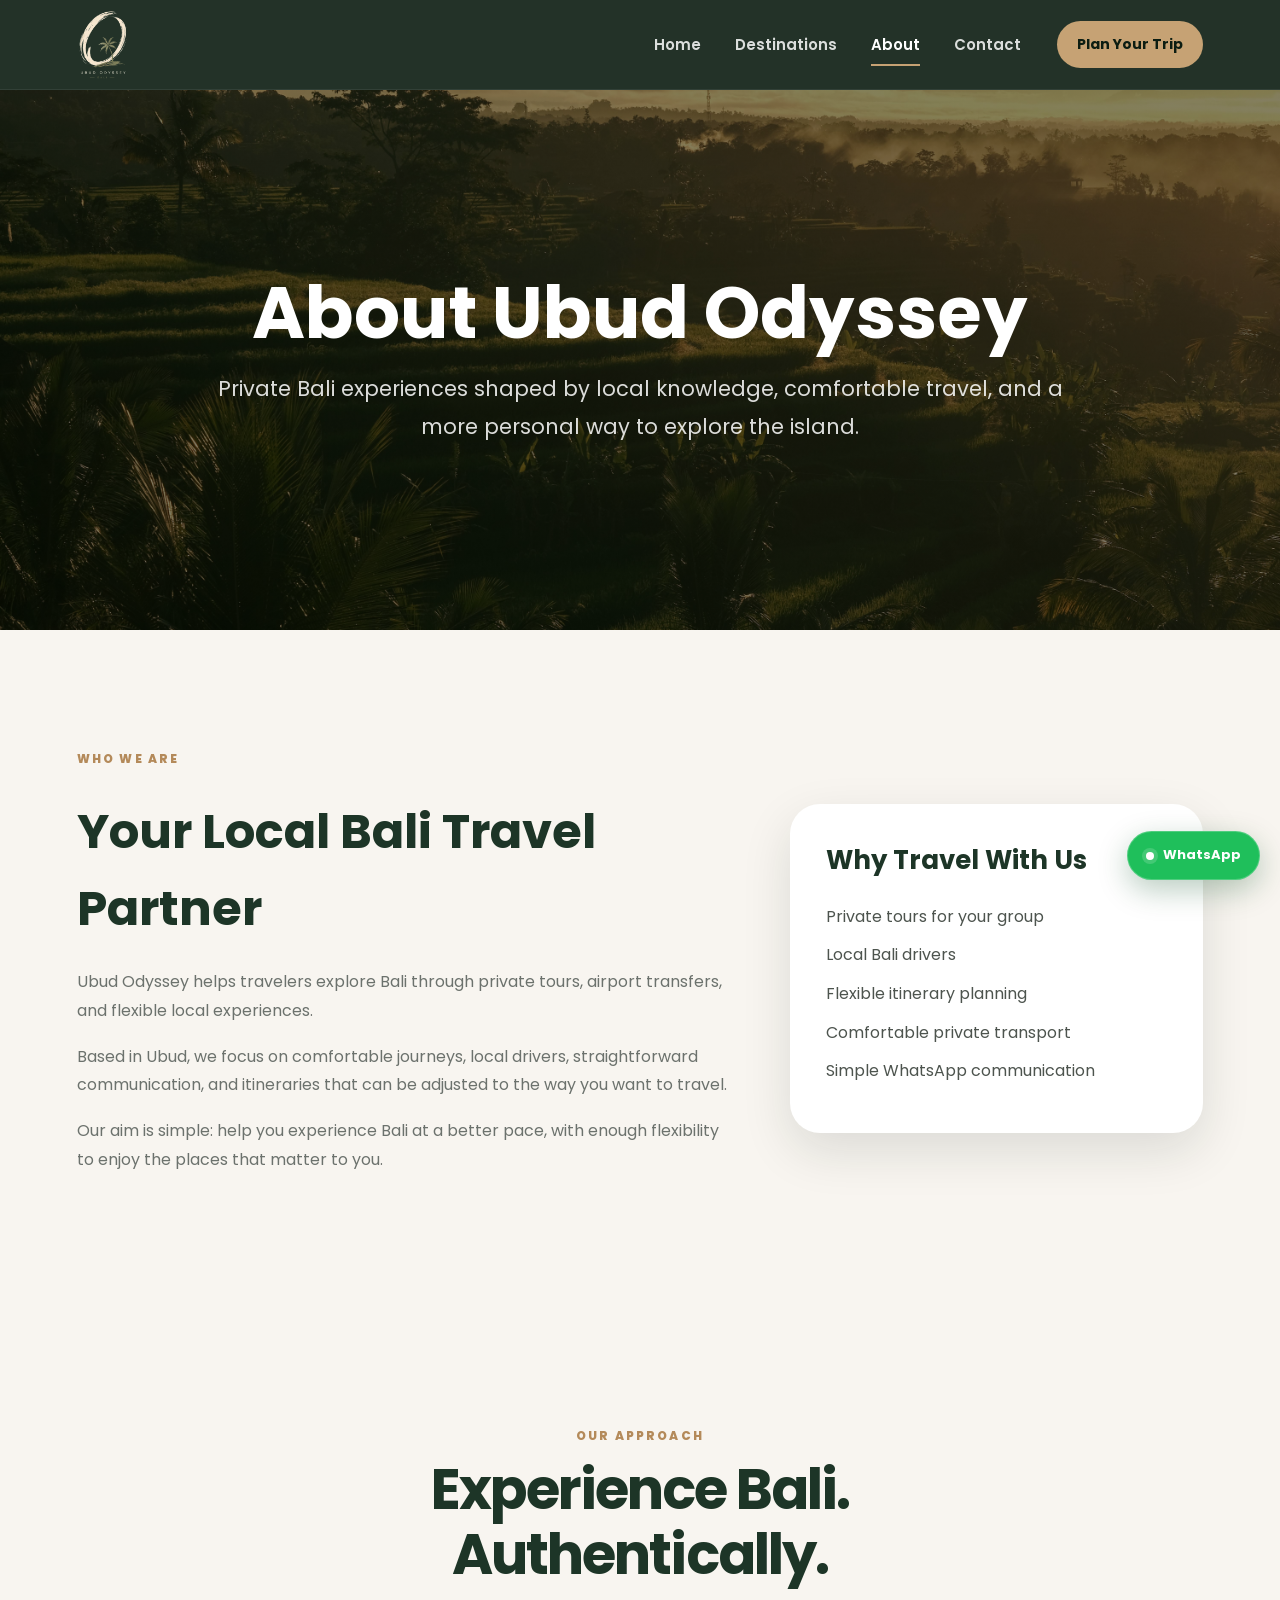
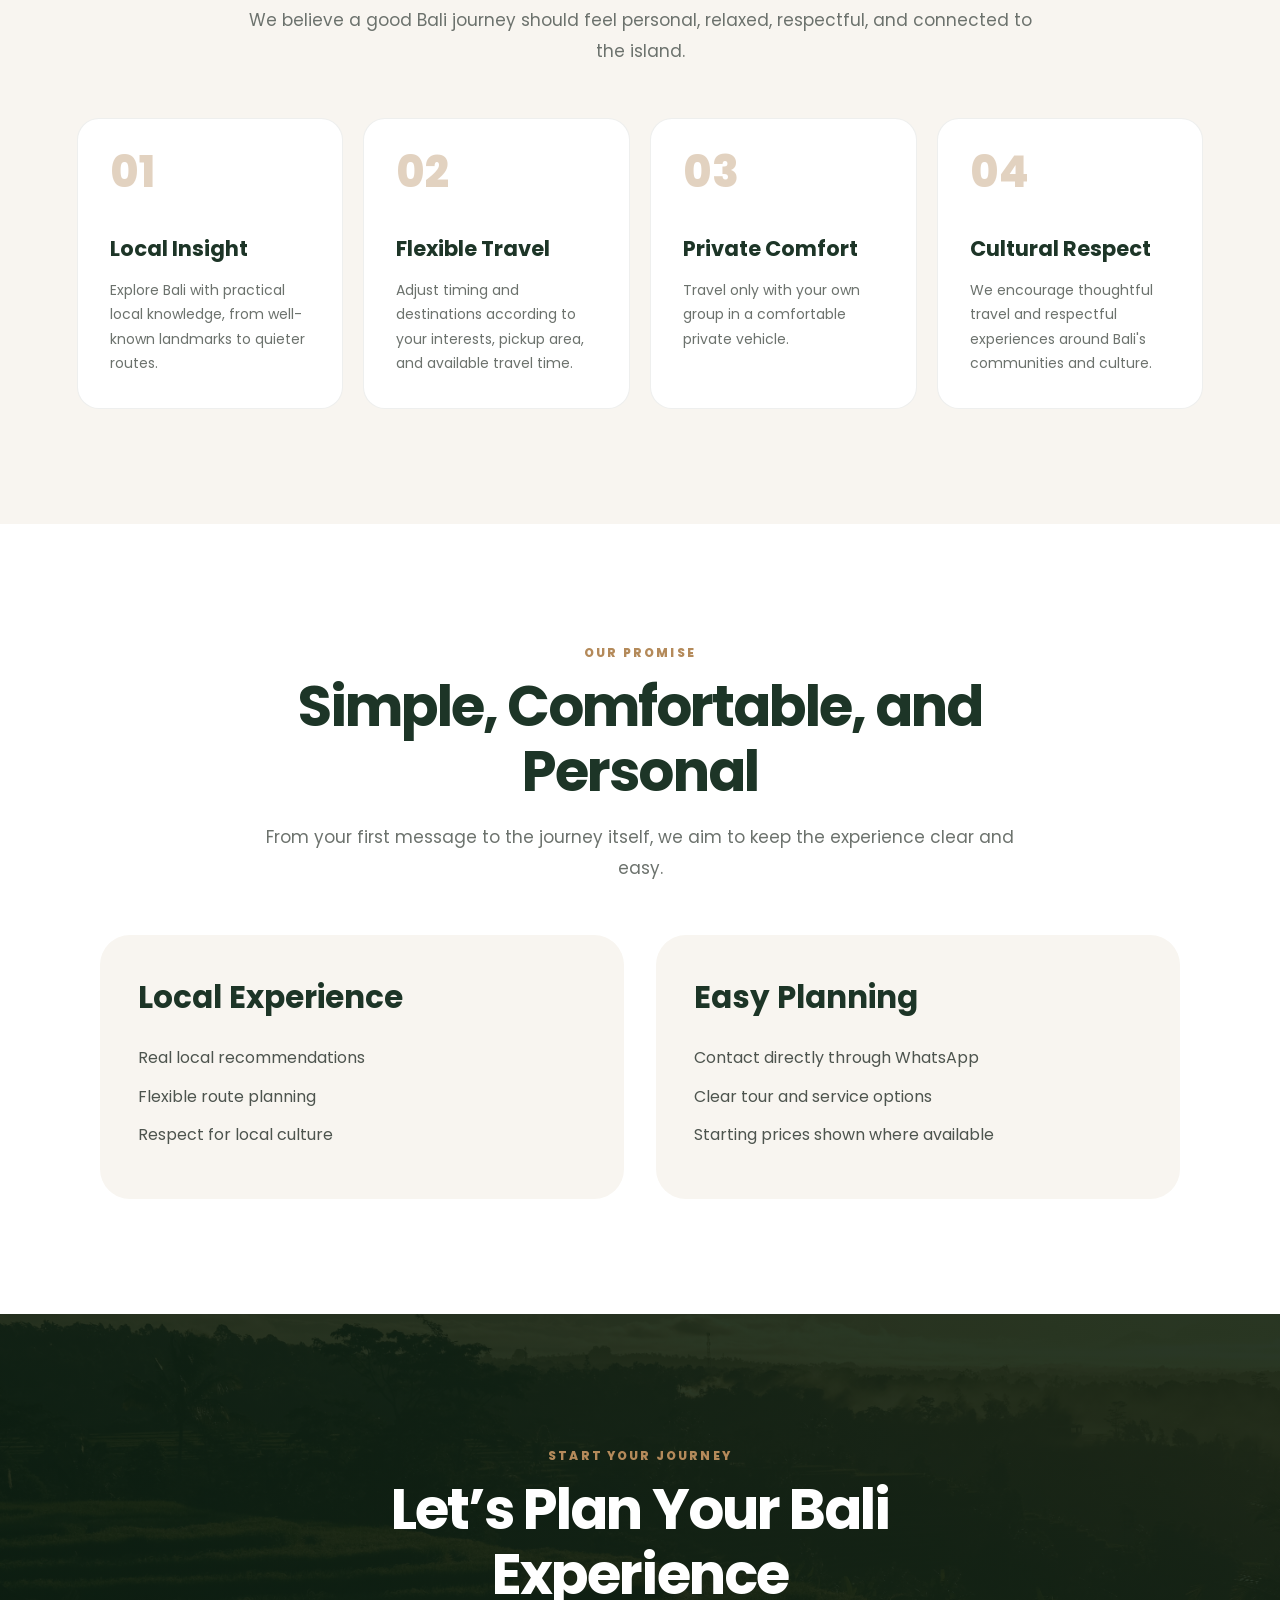
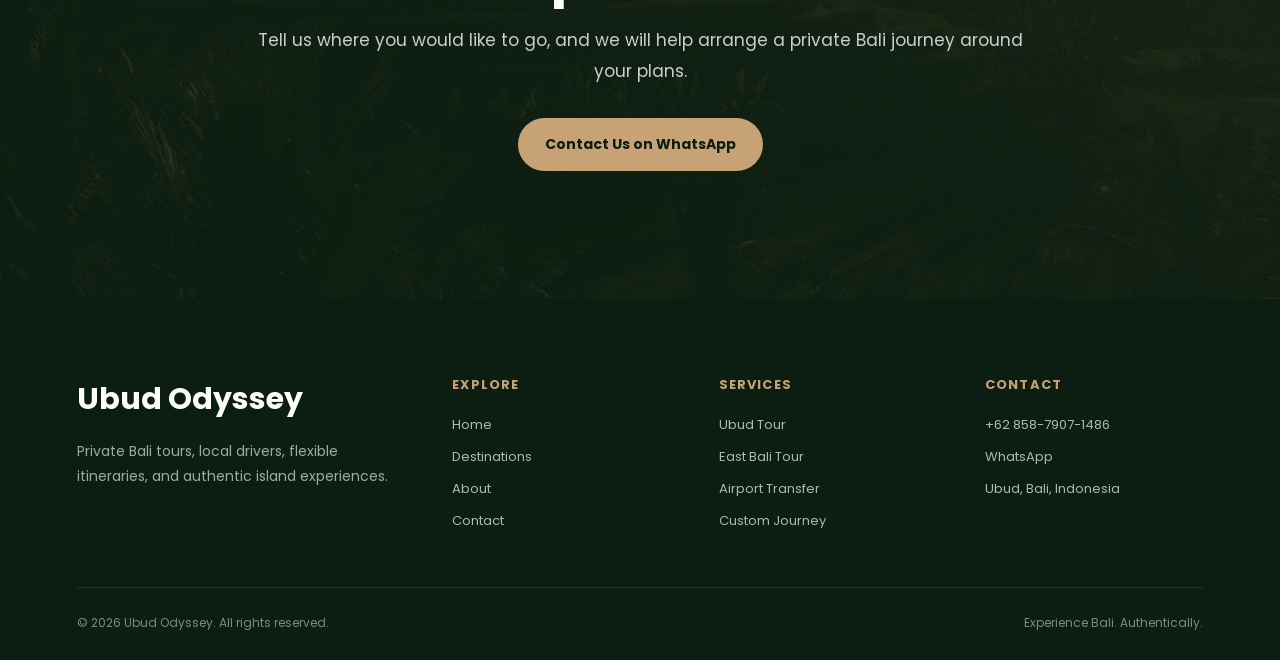
==== commit 13eed921: "Finalize Bali journey pricing and improve homepage conversion flow Updated Ubud Odyssey website from" ====
--- a/about.html
+++ b/about.html
@@ -25,7 +25,7 @@
       <li><a href="about.html" class="active" aria-current="page">About</a></li>
       <li><a href="contact.html">Contact</a></li>
     </ul>
-    <a class="nav-cta" href="https://wa.me/6281337780066?text=Hello%20Ubud%20Odyssey%2C%20I%20would%20like%20to%20plan%20a%20private%20Bali%20tour." target="_blank" rel="noopener noreferrer">Plan Your Trip</a>
+    <a class="nav-cta" href="https://wa.me/6285879071486?text=Hello%20Ubud%20Odyssey%2C%20I%20would%20like%20to%20plan%20a%20private%20Bali%20tour." target="_blank" rel="noopener noreferrer">Plan Your Trip</a>
     <button class="hamburger" type="button" aria-label="Open navigation menu" aria-controls="primary-navigation" aria-expanded="false">
       <span></span><span></span><span></span>
     </button>
@@ -92,7 +92,7 @@
         <span class="section-subtitle">Start Your Journey</span>
         <h2>Let’s Plan Your Bali Experience</h2>
         <p>Tell us where you would like to go, and we will help arrange a private Bali journey around your plans.</p>
-        <a href="https://wa.me/6281337780066?text=Hello%20Ubud%20Odyssey%2C%20I%20would%20like%20to%20plan%20a%20private%20Bali%20experience." class="button button-gold" target="_blank" rel="noopener noreferrer">Contact Us on WhatsApp</a>
+        <a href="https://wa.me/6285879071486?text=Hello%20Ubud%20Odyssey%2C%20I%20would%20like%20to%20plan%20a%20private%20Bali%20experience." class="button button-gold" target="_blank" rel="noopener noreferrer">Contact Us on WhatsApp</a>
       </div>
     </section>
   </main>
@@ -102,12 +102,12 @@
       <div class="footer-brand"><h2>Ubud Odyssey</h2><p>Private Bali tours, local drivers, flexible itineraries, and authentic island experiences.</p></div>
       <div class="footer-column"><h3>Explore</h3><a href="index.html">Home</a><a href="destinations.html">Destinations</a><a href="about.html">About</a><a href="contact.html">Contact</a></div>
       <div class="footer-column"><h3>Services</h3><a href="ubud-tour.html">Ubud Tour</a><a href="east-bali-tour.html">East Bali Tour</a><a href="airport-transfer.html">Airport Transfer</a><a href="destinations.html">Custom Journey</a></div>
-      <div class="footer-column"><h3>Contact</h3><a href="tel:+6281337780066">+62 813-3778-0066</a><a href="https://wa.me/6281337780066" target="_blank" rel="noopener noreferrer">WhatsApp</a><span>Ubud, Bali, Indonesia</span></div>
+      <div class="footer-column"><h3>Contact</h3><a href="tel:+6285879071486">+62 858-7907-1486</a><a href="https://wa.me/6285879071486" target="_blank" rel="noopener noreferrer">WhatsApp</a><span>Ubud, Bali, Indonesia</span></div>
     </div>
     <div class="footer-bottom"><p>© <span id="current-year">2026</span> Ubud Odyssey. All rights reserved.</p><p>Experience Bali. Authentically.</p></div>
   </footer>
 
-  <a href="https://wa.me/6281337780066?text=Hello%20Ubud%20Odyssey%2C%20I%20would%20like%20to%20ask%20about%20a%20private%20Bali%20tour." class="floating-whatsapp" target="_blank" rel="noopener noreferrer" aria-label="Chat with Ubud Odyssey on WhatsApp"><span class="floating-whatsapp-dot"></span><span>WhatsApp</span></a>
+  <a href="https://wa.me/6285879071486?text=Hello%20Ubud%20Odyssey%2C%20I%20would%20like%20to%20ask%20about%20a%20private%20Bali%20tour." class="floating-whatsapp" target="_blank" rel="noopener noreferrer" aria-label="Chat with Ubud Odyssey on WhatsApp"><span class="floating-whatsapp-dot"></span><span>WhatsApp</span></a>
   <script src="js/script.js" defer></script>
 </body>
 </html>
--- a/css/style.css
+++ b/css/style.css
@@ -2507,4 +2507,1851 @@
   .airport-secondary-link {
     text-align: center;
   }
+}
+/* =========================================================
+   UBUD ODYSSEY — ACTIVITIES + PRICE CONSISTENCY PATCH
+   Paste this at the VERY BOTTOM of css/style.css
+========================================================= */
+
+/* Destination price */
+.destination-price {
+  display: flex;
+  align-items: baseline;
+  flex-wrap: wrap;
+  gap: 5px;
+
+  margin: auto 0 18px;
+  padding-top: 18px;
+
+  border-top: 1px solid rgba(16, 35, 22, 0.10);
+}
+
+.destination-price small {
+  width: 100%;
+  color: #6c726d;
+  font-size: 10px;
+  font-weight: 700;
+  letter-spacing: 0.08em;
+  text-transform: uppercase;
+}
+
+.destination-price strong {
+  color: #1d3527;
+  font-size: 17px;
+}
+
+.destination-price span {
+  color: #6c726d;
+  font-size: 11px;
+}
+
+/* Activities */
+.experiences-section {
+  padding: clamp(78px, 9vw, 120px) 6%;
+  background: #fcfaf7;
+}
+
+.home-experiences {
+  background: #f8f5f0;
+}
+
+.experience-grid {
+  display: grid;
+  grid-template-columns: repeat(3, minmax(0, 1fr));
+  gap: 28px;
+
+  width: min(1240px, 100%);
+  margin: 0 auto;
+}
+
+.experience-card {
+  display: flex;
+  flex-direction: column;
+  overflow: hidden;
+
+  background: #ffffff;
+  border: 1px solid rgba(16, 35, 22, 0.07);
+  border-radius: 24px;
+  box-shadow: 0 12px 32px rgba(16, 35, 22, 0.07);
+
+  transition:
+    transform 0.35s ease,
+    box-shadow 0.35s ease;
+}
+
+.experience-card:hover {
+  transform: translateY(-7px);
+  box-shadow: 0 22px 48px rgba(16, 35, 22, 0.12);
+}
+
+.experience-media {
+  height: 245px;
+  overflow: hidden;
+}
+
+.experience-media img {
+  width: 100%;
+  height: 100%;
+  object-fit: cover;
+
+  transition: transform 0.65s ease;
+}
+
+.experience-card:hover .experience-media img {
+  transform: scale(1.04);
+}
+
+.experience-content {
+  display: flex;
+  flex: 1;
+  flex-direction: column;
+
+  padding: 26px;
+}
+
+.experience-tag {
+  align-self: flex-start;
+
+  margin-bottom: 14px;
+  padding: 7px 13px;
+
+  color: #1d3527;
+  background: #edf3e8;
+  border-radius: 999px;
+
+  font-size: 10px;
+  font-weight: 800;
+  letter-spacing: 0.07em;
+  text-transform: uppercase;
+}
+
+.experience-content h3 {
+  margin: 0 0 12px;
+
+  color: #1d3527;
+
+  font-size: 23px;
+  line-height: 1.3;
+}
+
+.experience-content p {
+  margin: 0 0 24px;
+
+  color: #666666;
+
+  font-size: 14px;
+  line-height: 1.75;
+}
+
+.experience-content > a,
+.experience-bottom a {
+  color: #b48a5a;
+  text-decoration: none;
+
+  font-size: 13px;
+  font-weight: 800;
+}
+
+.experience-content > a {
+  margin-top: auto;
+}
+
+.experience-content > a:hover,
+.experience-bottom a:hover {
+  color: #1d3527;
+}
+
+.experience-bottom {
+  display: flex;
+  align-items: center;
+  justify-content: space-between;
+  gap: 18px;
+
+  margin-top: auto;
+  padding-top: 18px;
+
+  border-top: 1px solid rgba(16, 35, 22, 0.10);
+}
+
+.experience-bottom > span {
+  color: #1d3527;
+
+  font-size: 12px;
+  font-weight: 700;
+}
+
+@media (max-width: 1000px) {
+  .experience-grid {
+    grid-template-columns: repeat(2, minmax(0, 1fr));
+  }
+
+  .experience-grid-preview {
+    grid-template-columns: repeat(3, minmax(0, 1fr));
+  }
+}
+
+@media (max-width: 780px) {
+  .experience-grid,
+  .experience-grid-preview {
+    grid-template-columns: 1fr;
+  }
+
+  .experience-media {
+    height: 250px;
+  }
+
+  .experience-content {
+    padding: 23px;
+  }
+
+  .experience-bottom {
+    align-items: flex-start;
+    flex-direction: column;
+  }
+}
+
+/* =================================
+   UBUD ODYSSEY - JOURNEY PRICING
+================================= */
+
+.journey-pricing-section {
+    padding: 100px 7%;
+    background: #f8f5f0;
+}
+
+.journey-pricing-header {
+    max-width: 760px;
+    margin: 0 auto 60px;
+    text-align: center;
+}
+
+.journey-subtitle {
+    display: block;
+    margin-bottom: 15px;
+
+    color: #b48a5a;
+
+    font-size: 13px;
+    font-weight: 600;
+
+    letter-spacing: 3px;
+}
+
+.journey-pricing-header h2 {
+    margin-bottom: 20px;
+
+    color: #102316;
+
+    font-size: 48px;
+    line-height: 1.15;
+}
+
+.journey-pricing-header p {
+    color: #5f685f;
+
+    font-size: 16px;
+    line-height: 1.8;
+}
+
+
+/* GRID */
+
+.journey-pricing-grid {
+    max-width: 1200px;
+    margin: auto;
+
+    display: grid;
+
+    grid-template-columns:
+        repeat(3, 1fr);
+
+    gap: 25px;
+}
+
+
+/* CARD */
+
+.journey-price-card {
+    position: relative;
+
+    display: flex;
+    flex-direction: column;
+
+    padding: 38px 32px;
+
+    background: #ffffff;
+
+    border: 1px solid rgba(16, 35, 22, 0.08);
+
+    border-radius: 4px;
+
+    transition:
+        transform 0.3s ease,
+        box-shadow 0.3s ease;
+}
+
+.journey-price-card:hover {
+    transform: translateY(-5px);
+
+    box-shadow:
+        0 18px 40px
+        rgba(16, 35, 22, 0.08);
+}
+
+
+/* LOCATION */
+
+.journey-location {
+    margin-bottom: 16px;
+
+    color: #b48a5a;
+
+    font-size: 12px;
+    font-weight: 600;
+
+    letter-spacing: 2px;
+}
+
+
+/* TITLE */
+
+.journey-price-card h3 {
+    margin-bottom: 12px;
+
+    color: #102316;
+
+    font-size: 26px;
+    line-height: 1.3;
+}
+
+
+/* DURATION */
+
+.journey-duration {
+    margin-bottom: 28px;
+
+    color: #747b74;
+
+    font-size: 14px;
+}
+
+
+/* PRICE */
+
+.journey-price {
+    margin-bottom: 25px;
+
+    display: flex;
+    align-items: baseline;
+
+    flex-wrap: wrap;
+
+    gap: 8px;
+}
+
+.journey-price span {
+    color: #777;
+
+    font-size: 13px;
+
+    text-transform: uppercase;
+
+    letter-spacing: 1px;
+}
+
+.journey-price strong {
+    color: #102316;
+
+    font-size: 32px;
+}
+
+.journey-price small {
+    color: #777;
+
+    font-size: 13px;
+}
+
+
+/* DESCRIPTION */
+
+.journey-description {
+    flex-grow: 1;
+
+    margin-bottom: 30px;
+
+    color: #616861;
+
+    font-size: 15px;
+
+    line-height: 1.7;
+}
+
+
+/* BUTTON */
+
+.journey-btn {
+    display: inline-block;
+
+    width: 100%;
+
+    padding: 14px 20px;
+
+    text-align: center;
+
+    text-decoration: none;
+
+    background: #102316;
+
+    color: #ffffff;
+
+    border-radius: 3px;
+
+    font-size: 13px;
+    font-weight: 600;
+
+    letter-spacing: 0.8px;
+
+    transition:
+        background 0.3s ease,
+        color 0.3s ease;
+}
+
+.journey-btn:hover {
+    background: #b48a5a;
+
+    color: #ffffff;
+}
+
+
+/* AIRPORT CARD */
+
+.journey-transfer-card {
+    background: #102316;
+}
+
+.journey-transfer-card h3,
+.journey-transfer-card .journey-price strong {
+    color: #ffffff;
+}
+
+.journey-transfer-card .journey-duration,
+.journey-transfer-card .journey-description,
+.journey-transfer-card .journey-price span,
+.journey-transfer-card .journey-price small {
+    color: rgba(255,255,255,0.7);
+}
+
+.journey-transfer-card .journey-btn {
+    background: #b48a5a;
+}
+
+.journey-transfer-card .journey-btn:hover {
+    background: #ffffff;
+
+    color: #102316;
+}
+
+
+/* EXTRA TIME */
+
+.journey-extra-time {
+    max-width: 1200px;
+
+    margin: 40px auto 0;
+
+    padding: 28px 35px;
+
+    display: flex;
+    align-items: center;
+
+    gap: 25px;
+
+    background: #102316;
+
+    color: #ffffff;
+}
+
+.journey-extra-time span {
+    color: #b48a5a;
+
+    font-size: 12px;
+    font-weight: 600;
+
+    letter-spacing: 2px;
+}
+
+.journey-extra-time strong {
+    font-size: 22px;
+}
+
+.journey-extra-time p {
+    margin-left: auto;
+
+    color: rgba(255,255,255,0.7);
+
+    font-size: 14px;
+}
+
+
+/* PRICE NOTE */
+
+.journey-price-note {
+    max-width: 950px;
+
+    margin: 30px auto 0;
+
+    text-align: center;
+}
+
+.journey-price-note p {
+    color: #777;
+
+    font-size: 13px;
+
+    line-height: 1.7;
+}
+
+
+/* =================================
+   TABLET
+================================= */
+
+@media (max-width: 992px) {
+
+    .journey-pricing-grid {
+        grid-template-columns:
+            repeat(2, 1fr);
+    }
+
+}
+
+
+/* =================================
+   MOBILE
+================================= */
+
+@media (max-width: 650px) {
+
+    .journey-pricing-section {
+        padding: 70px 20px;
+    }
+
+    .journey-pricing-header h2 {
+        font-size: 36px;
+    }
+
+    .journey-pricing-grid {
+        grid-template-columns: 1fr;
+    }
+
+    .journey-price-card {
+        padding: 30px 25px;
+    }
+
+    .journey-extra-time {
+        flex-direction: column;
+
+        align-items: flex-start;
+
+        gap: 10px;
+    }
+
+    .journey-extra-time p {
+        margin-left: 0;
+    }
+
+}
+
+/* ================================
+   AIRPORT TRANSFER - WIDE CARD
+================================ */
+
+.journey-transfer-wide {
+    grid-column: 1 / -1;
+
+    display: grid;
+    grid-template-columns: 1.4fr 0.9fr;
+
+    max-width: 1200px;
+
+    background: #102316;
+
+    color: #ffffff;
+
+    overflow: hidden;
+}
+
+
+.journey-transfer-info {
+    padding: 55px 60px;
+}
+
+
+.journey-transfer-info .journey-location {
+    display: block;
+
+    margin-bottom: 25px;
+
+    color: #b48a5a;
+
+    font-size: 12px;
+    font-weight: 600;
+
+    letter-spacing: 2px;
+}
+
+
+.journey-transfer-info h3 {
+    margin-bottom: 20px;
+
+    color: #ffffff;
+
+    font-size: 34px;
+
+    line-height: 1.25;
+}
+
+
+.journey-transfer-info p {
+    max-width: 600px;
+
+    color: rgba(255,255,255,0.72);
+
+    font-size: 16px;
+
+    line-height: 1.8;
+}
+
+
+/* RIGHT SIDE */
+
+.journey-transfer-price {
+    padding: 55px 50px;
+
+    display: flex;
+    flex-direction: column;
+    justify-content: center;
+
+    background: rgba(255,255,255,0.04);
+
+    border-left: 1px solid rgba(255,255,255,0.1);
+}
+
+
+.transfer-from {
+    margin-bottom: 8px;
+
+    color: #b48a5a;
+
+    font-size: 12px;
+    font-weight: 600;
+
+    letter-spacing: 2px;
+}
+
+
+.journey-transfer-price strong {
+    color: #ffffff;
+
+    font-size: 38px;
+}
+
+
+.journey-transfer-price small {
+    margin-left: 8px;
+
+    color: rgba(255,255,255,0.7);
+
+    font-size: 14px;
+}
+
+
+.journey-transfer-price p {
+    margin: 18px 0 25px;
+
+    color: rgba(255,255,255,0.65);
+
+    font-size: 14px;
+
+    line-height: 1.6;
+}
+
+
+.journey-transfer-btn {
+    display: inline-block;
+
+    padding: 15px 24px;
+
+    background: #b48a5a;
+
+    color: #ffffff;
+
+    text-decoration: none;
+
+    text-align: center;
+
+    font-size: 14px;
+    font-weight: 600;
+
+    transition: 0.3s ease;
+}
+
+
+.journey-transfer-btn:hover {
+    background: #ffffff;
+
+    color: #102316;
+}
+
+
+/* MOBILE */
+
+@media (max-width: 700px) {
+
+    .journey-transfer-wide {
+        grid-template-columns: 1fr;
+    }
+
+    .journey-transfer-info,
+    .journey-transfer-price {
+        padding: 35px 28px;
+    }
+
+    .journey-transfer-price {
+        border-left: none;
+
+        border-top:
+            1px solid rgba(255,255,255,0.1);
+    }
+
+    .journey-transfer-info h3 {
+        font-size: 28px;
+    }
+
+    .journey-transfer-price strong {
+        font-size: 34px;
+    }
+
+}
+
+/* =========================================
+   UBUD PRIVATE JOURNEY
+   UBUD ODYSSEY
+========================================= */
+
+.ubud-tour-page {
+    background: #f8f5f0;
+    color: #1d3527;
+}
+
+
+/* =========================================
+   HERO
+========================================= */
+
+.ubud-tour-hero {
+    position: relative;
+
+    min-height: 690px;
+
+    padding: 100px 7% 85px;
+
+    display: flex;
+    align-items: flex-end;
+
+    background-image:
+        url("../img/ubud-tour.jpg");
+
+    background-size: cover;
+    background-position: center;
+
+    overflow: hidden;
+}
+
+
+.ubud-tour-hero-overlay {
+    position: absolute;
+
+    inset: 0;
+
+    background:
+        linear-gradient(
+            180deg,
+            rgba(5, 20, 12, 0.15) 10%,
+            rgba(5, 20, 12, 0.38) 50%,
+            rgba(5, 20, 12, 0.92) 100%
+        );
+}
+
+
+.ubud-tour-hero-content {
+    position: relative;
+
+    z-index: 2;
+
+    max-width: 850px;
+}
+
+
+.ubud-tour-eyebrow,
+.ubud-tour-section-label {
+    display: block;
+
+    margin-bottom: 16px;
+
+    color: #b48a5a;
+
+    font-size: 12px;
+
+    font-weight: 600;
+
+    letter-spacing: 3px;
+}
+
+
+.ubud-tour-hero h1 {
+    margin: 0 0 25px;
+
+    max-width: 900px;
+
+    color: #ffffff;
+
+    font-size: clamp(52px, 7vw, 90px);
+
+    line-height: 1.03;
+}
+
+
+.ubud-tour-hero p {
+    max-width: 690px;
+
+    margin: 0 0 35px;
+
+    color: rgba(255,255,255,0.82);
+
+    font-size: 18px;
+
+    line-height: 1.8;
+}
+
+
+.ubud-tour-hero-actions {
+    display: flex;
+
+    align-items: center;
+
+    gap: 25px;
+
+    flex-wrap: wrap;
+}
+
+
+.ubud-tour-hero-actions span {
+    color: rgba(255,255,255,0.8);
+
+    font-size: 14px;
+}
+
+
+.ubud-tour-primary-btn {
+    display: inline-block;
+
+    padding: 16px 30px;
+
+    background: #b48a5a;
+
+    color: #ffffff;
+
+    text-decoration: none;
+
+    font-size: 14px;
+
+    font-weight: 600;
+
+    transition: 0.3s ease;
+}
+
+
+.ubud-tour-primary-btn:hover {
+    background: #ffffff;
+
+    color: #102316;
+}
+
+
+/* =========================================
+   INTRO
+========================================= */
+
+.ubud-tour-intro {
+    max-width: 1200px;
+
+    margin: auto;
+
+    padding: 110px 7%;
+
+    display: grid;
+
+    grid-template-columns: 1fr 1fr;
+
+    gap: 90px;
+}
+
+
+.ubud-tour-intro-title h2 {
+    margin: 0;
+
+    color: #102316;
+
+    font-size: 52px;
+
+    line-height: 1.15;
+}
+
+
+.ubud-tour-intro-copy p {
+    margin: 0 0 22px;
+
+    color: #626b64;
+
+    font-size: 17px;
+
+    line-height: 1.9;
+}
+
+
+/* =========================================
+   DETAILS
+========================================= */
+
+.ubud-tour-details {
+    max-width: 1200px;
+
+    margin: auto;
+
+    display: grid;
+
+    grid-template-columns: repeat(4, 1fr);
+
+    background: #102316;
+}
+
+
+.ubud-tour-detail {
+    padding: 36px;
+
+    border-right:
+        1px solid rgba(255,255,255,0.1);
+}
+
+
+.ubud-tour-detail:last-child {
+    border-right: none;
+}
+
+
+.ubud-tour-detail span {
+    display: block;
+
+    margin-bottom: 10px;
+
+    color: #b48a5a;
+
+    font-size: 11px;
+
+    letter-spacing: 2px;
+}
+
+
+.ubud-tour-detail strong {
+    color: #ffffff;
+
+    font-size: 18px;
+}
+
+
+/* =========================================
+   FEATURED STOPS
+========================================= */
+
+.ubud-tour-stops {
+    max-width: 1200px;
+
+    margin: auto;
+
+    padding: 120px 7%;
+}
+
+
+.ubud-tour-stops-header {
+    max-width: 700px;
+
+    margin-bottom: 60px;
+}
+
+
+.ubud-tour-stops-header h2 {
+    margin: 0 0 20px;
+
+    color: #102316;
+
+    font-size: 52px;
+
+    line-height: 1.15;
+}
+
+
+.ubud-tour-stops-header p {
+    color: #657066;
+
+    font-size: 16px;
+
+    line-height: 1.8;
+}
+
+
+.ubud-tour-stops-grid {
+    display: grid;
+
+    grid-template-columns:
+        repeat(2, 1fr);
+
+    gap: 30px;
+}
+
+
+.ubud-stop-card {
+    background: #ffffff;
+
+    overflow: hidden;
+}
+
+
+.ubud-stop-image {
+    width: 100%;
+
+    height: 420px;
+
+    overflow: hidden;
+}
+
+
+.ubud-stop-image img {
+    width: 100%;
+    height: 100%;
+
+    display: block;
+
+    object-fit: cover;
+
+    transition: transform 0.6s ease;
+}
+
+
+.ubud-stop-card:hover img {
+    transform: scale(1.035);
+}
+
+
+.ubud-stop-content {
+    padding: 35px;
+}
+
+
+.ubud-stop-content span {
+    display: block;
+
+    margin-bottom: 15px;
+
+    color: #b48a5a;
+
+    font-size: 11px;
+
+    font-weight: 600;
+
+    letter-spacing: 2px;
+}
+
+
+.ubud-stop-content h3 {
+    margin: 0 0 15px;
+
+    color: #102316;
+
+    font-size: 28px;
+
+    line-height: 1.25;
+}
+
+
+.ubud-stop-content p {
+    margin: 0;
+
+    color: #667067;
+
+    font-size: 15px;
+
+    line-height: 1.8;
+}
+
+
+/* =========================================
+   PRICE
+========================================= */
+
+.ubud-tour-price {
+    max-width: 1200px;
+
+    margin: 0 auto 100px;
+
+    padding: 65px;
+
+    display: grid;
+
+    grid-template-columns: 0.9fr 1.1fr;
+
+    gap: 80px;
+
+    background: #ffffff;
+}
+
+
+.ubud-tour-price-row {
+    display: flex;
+
+    align-items: baseline;
+
+    gap: 10px;
+
+    flex-wrap: wrap;
+}
+
+
+.ubud-tour-from {
+    color: #b48a5a;
+
+    font-size: 12px;
+
+    font-weight: 600;
+
+    letter-spacing: 2px;
+}
+
+
+.ubud-tour-price-row strong {
+    color: #102316;
+
+    font-size: 48px;
+
+    line-height: 1;
+}
+
+
+.ubud-tour-price-row small {
+    color: #747b74;
+
+    font-size: 16px;
+}
+
+
+.ubud-tour-price-main > p {
+    color: #737a73;
+
+    font-size: 14px;
+}
+
+
+.ubud-tour-price-copy h3 {
+    margin: 0 0 18px;
+
+    color: #102316;
+
+    font-size: 28px;
+}
+
+
+.ubud-tour-price-copy p {
+    color: #5e685f;
+
+    font-size: 16px;
+
+    line-height: 1.8;
+}
+
+
+.ubud-tour-price-copy small {
+    display: block;
+
+    margin-top: 20px;
+
+    color: #858b85;
+
+    font-size: 13px;
+
+    line-height: 1.7;
+}
+
+
+/* =========================================
+   ITINERARY
+========================================= */
+
+.ubud-tour-itinerary {
+    max-width: 1050px;
+
+    margin: auto;
+
+    padding: 40px 7% 120px;
+}
+
+
+.ubud-tour-itinerary-header {
+    max-width: 650px;
+
+    margin-bottom: 65px;
+}
+
+
+.ubud-tour-itinerary-header h2 {
+    margin: 0 0 20px;
+
+    color: #102316;
+
+    font-size: 52px;
+
+    line-height: 1.15;
+}
+
+
+.ubud-tour-itinerary-header p {
+    color: #667067;
+
+    line-height: 1.8;
+}
+
+
+.ubud-tour-timeline {
+    border-top: 1px solid #d9d6d0;
+}
+
+
+.ubud-tour-timeline-item {
+    padding: 34px 0;
+
+    display: grid;
+
+    grid-template-columns: 150px 1fr;
+
+    gap: 30px;
+
+    border-bottom:
+        1px solid #d9d6d0;
+}
+
+
+.ubud-tour-time {
+    color: #b48a5a;
+
+    font-size: 18px;
+
+    font-weight: 600;
+}
+
+
+.ubud-tour-timeline-item h3 {
+    margin: 0 0 8px;
+
+    color: #102316;
+
+    font-size: 24px;
+}
+
+
+.ubud-tour-timeline-item p {
+    max-width: 650px;
+
+    margin: 0;
+
+    color: #677068;
+
+    line-height: 1.7;
+}
+
+
+/* FLEXIBLE */
+
+.ubud-tour-flexible {
+    margin-top: 50px;
+
+    padding: 40px;
+
+    display: grid;
+
+    grid-template-columns: 1fr 1fr;
+
+    gap: 50px;
+
+    background: #ebe4da;
+}
+
+
+.ubud-tour-flexible span {
+    color: #b48a5a;
+
+    font-size: 11px;
+
+    font-weight: 600;
+
+    letter-spacing: 2px;
+}
+
+
+.ubud-tour-flexible h3 {
+    margin: 12px 0 0;
+
+    color: #102316;
+
+    font-size: 26px;
+}
+
+
+.ubud-tour-flexible p {
+    margin: 0;
+
+    color: #616a62;
+
+    line-height: 1.8;
+}
+
+
+/* =========================================
+   INCLUDED
+========================================= */
+
+.ubud-tour-inclusions {
+    max-width: 1200px;
+
+    margin: auto;
+
+    padding: 0 7% 100px;
+
+    display: grid;
+
+    grid-template-columns: 1fr 1fr;
+
+    gap: 25px;
+}
+
+
+.ubud-tour-inclusion-card {
+    padding: 55px;
+
+    background: #ffffff;
+}
+
+
+.ubud-tour-not-included {
+    background: #ebe4da;
+}
+
+
+.ubud-tour-inclusion-card h2 {
+    margin: 0 0 35px;
+
+    color: #102316;
+
+    font-size: 34px;
+}
+
+
+.ubud-tour-inclusion-card ul {
+    list-style: none;
+
+    padding: 0;
+
+    margin: 0;
+}
+
+
+.ubud-tour-inclusion-card li {
+    position: relative;
+
+    padding: 14px 0 14px 30px;
+
+    color: #596259;
+
+    border-bottom:
+        1px solid rgba(16,35,22,0.08);
+}
+
+
+.ubud-tour-inclusion-card li::before {
+    content: "✓";
+
+    position: absolute;
+
+    left: 0;
+
+    color: #b48a5a;
+
+    font-weight: 700;
+}
+
+
+.ubud-tour-not-included li::before {
+    content: "—";
+}
+
+
+/* =========================================
+   EXTRA TIME
+========================================= */
+
+.ubud-tour-extra-time {
+    max-width: 1200px;
+
+    margin: 0 auto 100px;
+
+    padding: 35px 45px;
+
+    display: grid;
+
+    grid-template-columns:
+        0.8fr 1fr 2fr;
+
+    align-items: center;
+
+    gap: 35px;
+
+    background: #102316;
+
+    color: #ffffff;
+}
+
+
+.ubud-tour-extra-time span {
+    color: #b48a5a;
+
+    font-size: 12px;
+
+    font-weight: 600;
+
+    letter-spacing: 2px;
+}
+
+
+.ubud-tour-extra-time strong {
+    font-size: 26px;
+}
+
+
+.ubud-tour-extra-time p {
+    margin: 0;
+
+    color: rgba(255,255,255,0.72);
+
+    line-height: 1.7;
+}
+
+
+/* =========================================
+   FINAL CTA
+========================================= */
+
+.ubud-tour-final-cta {
+    padding: 115px 7%;
+
+    text-align: center;
+
+    background: #102316;
+
+    color: #ffffff;
+}
+
+
+.ubud-tour-final-cta h2 {
+    max-width: 760px;
+
+    margin: 0 auto 25px;
+
+    color: #ffffff;
+
+    font-size: 58px;
+
+    line-height: 1.1;
+}
+
+
+.ubud-tour-final-cta p {
+    max-width: 650px;
+
+    margin: 0 auto 35px;
+
+    color: rgba(255,255,255,0.75);
+
+    font-size: 17px;
+
+    line-height: 1.8;
+}
+
+
+.ubud-tour-final-cta small {
+    display: block;
+
+    margin-top: 25px;
+
+    color: rgba(255,255,255,0.55);
+
+    font-size: 13px;
+}
+
+
+/* =========================================
+   TABLET
+========================================= */
+
+@media (max-width: 900px) {
+
+    .ubud-tour-intro,
+    .ubud-tour-price,
+    .ubud-tour-flexible {
+        grid-template-columns: 1fr;
+    }
+
+
+    .ubud-tour-details {
+        grid-template-columns: repeat(2, 1fr);
+    }
+
+
+    .ubud-tour-inclusions {
+        grid-template-columns: 1fr;
+    }
+
+}
+
+
+/* =========================================
+   MOBILE
+========================================= */
+
+@media (max-width: 650px) {
+
+    .ubud-tour-hero {
+        min-height: 620px;
+
+        padding:
+            110px 24px 55px;
+    }
+
+
+    .ubud-tour-hero h1 {
+        font-size: 47px;
+    }
+
+
+    .ubud-tour-hero p {
+        font-size: 16px;
+    }
+
+
+    .ubud-tour-intro {
+        padding:
+            75px 24px;
+
+        gap: 35px;
+    }
+
+
+    .ubud-tour-intro-title h2,
+    .ubud-tour-stops-header h2,
+    .ubud-tour-itinerary-header h2 {
+        font-size: 38px;
+    }
+
+
+    .ubud-tour-details {
+        grid-template-columns: 1fr;
+    }
+
+
+    .ubud-tour-detail {
+        border-right: none;
+
+        border-bottom:
+            1px solid rgba(255,255,255,0.1);
+    }
+
+
+    .ubud-tour-stops {
+        padding:
+            80px 20px;
+    }
+
+
+    .ubud-tour-stops-grid {
+        grid-template-columns: 1fr;
+
+        gap: 20px;
+    }
+
+
+    .ubud-stop-image {
+        height: 320px;
+    }
+
+
+    .ubud-tour-price {
+        margin:
+            0 20px 80px;
+
+        padding:
+            35px 28px;
+
+        grid-template-columns: 1fr;
+
+        gap: 40px;
+    }
+
+
+    .ubud-tour-price-row strong {
+        font-size: 38px;
+    }
+
+
+    .ubud-tour-itinerary {
+        padding:
+            20px 24px 80px;
+    }
+
+
+    .ubud-tour-timeline-item {
+        grid-template-columns: 1fr;
+
+        gap: 10px;
+    }
+
+
+    .ubud-tour-flexible {
+        padding: 30px;
+
+        gap: 25px;
+    }
+
+
+    .ubud-tour-inclusions {
+        padding:
+            0 20px 70px;
+    }
+
+
+    .ubud-tour-inclusion-card {
+        padding: 35px 28px;
+    }
+
+
+    .ubud-tour-extra-time {
+        margin:
+            0 20px 70px;
+
+        padding: 30px;
+
+        grid-template-columns: 1fr;
+
+        gap: 12px;
+    }
+
+
+    .ubud-tour-final-cta {
+        padding:
+            85px 24px;
+    }
+
+
+    .ubud-tour-final-cta h2 {
+        font-size: 42px;
+    }
+
+}
+
+/* ===============================
+   KINTAMANI FINAL CTA
+================================ */
+
+.kintamani-final-cta {
+    padding: 85px 7% 90px;
+}
+
+.kintamani-final-cta h2 {
+    max-width: 900px;
+    margin: 0 auto 22px;
+
+    font-size: 52px;
+    line-height: 1.15;
+}
+
+.kintamani-final-cta > p {
+    max-width: 760px;
+    margin: 0 auto 32px;
+
+    line-height: 1.8;
+}
+
+.kintamani-final-cta a {
+    margin-top: 5px;
+}
+
+@media (max-width: 650px) {
+
+    .kintamani-final-cta {
+        padding: 70px 24px;
+    }
+
+    .kintamani-final-cta h2 {
+        font-size: 38px;
+    }
+
+}
+
+/* ===============================
+   SOUTH BALI FINAL CTA
+================================ */
+
+.south-final-cta {
+    padding: 85px 7% 90px;
+}
+
+.south-final-cta h2 {
+    max-width: 900px;
+    margin: 0 auto 22px;
+
+    font-size: 52px;
+    line-height: 1.15;
+}
+
+.south-final-cta > p {
+    max-width: 760px;
+    margin: 0 auto 32px;
+
+    line-height: 1.8;
+}
+
+@media (max-width: 650px) {
+
+    .south-final-cta {
+        padding: 70px 24px;
+    }
+
+    .south-final-cta h2 {
+        font-size: 38px;
+    }
+
+}
+
+/* ===============================
+   JATILUWIH FINAL CTA
+================================ */
+
+.jatiluwih-final-cta {
+    padding: 85px 7% 90px;
+}
+
+.jatiluwih-final-cta h2 {
+    max-width: 900px;
+    margin: 0 auto 22px;
+
+    font-size: 52px;
+    line-height: 1.15;
+}
+
+.jatiluwih-final-cta > p {
+    max-width: 760px;
+    margin: 0 auto 32px;
+
+    line-height: 1.8;
+}
+
+
+@media (max-width: 650px) {
+
+    .jatiluwih-final-cta {
+        padding: 70px 24px;
+    }
+
+    .jatiluwih-final-cta h2 {
+        font-size: 38px;
+    }
+
+}
+
+/* ===============================
+   EAST BALI FINAL CTA
+================================ */
+
+.east-final-cta {
+    padding: 85px 7% 90px;
+}
+
+.east-final-cta h2 {
+    max-width: 900px;
+    margin: 0 auto 22px;
+
+    font-size: 52px;
+    line-height: 1.15;
+}
+
+.east-final-cta > p {
+    max-width: 760px;
+    margin: 0 auto 32px;
+
+    line-height: 1.8;
+}
+
+
+@media (max-width: 650px) {
+
+    .east-final-cta {
+        padding: 70px 24px;
+    }
+
+    .east-final-cta h2 {
+        font-size: 38px;
+    }
+
+}
+
+/* ===============================
+   NORTH BALI FINAL CTA
+================================ */
+
+.north-final-cta {
+    padding: 85px 7% 90px;
+}
+
+.north-final-cta h2 {
+    max-width: 900px;
+    margin: 0 auto 22px;
+
+    font-size: 52px;
+    line-height: 1.15;
+}
+
+.north-final-cta > p {
+    max-width: 760px;
+    margin: 0 auto 32px;
+
+    line-height: 1.8;
+}
+
+
+@media (max-width: 650px) {
+
+    .north-final-cta {
+        padding: 70px 24px;
+    }
+
+    .north-final-cta h2 {
+        font-size: 38px;
+    }
+
 }
